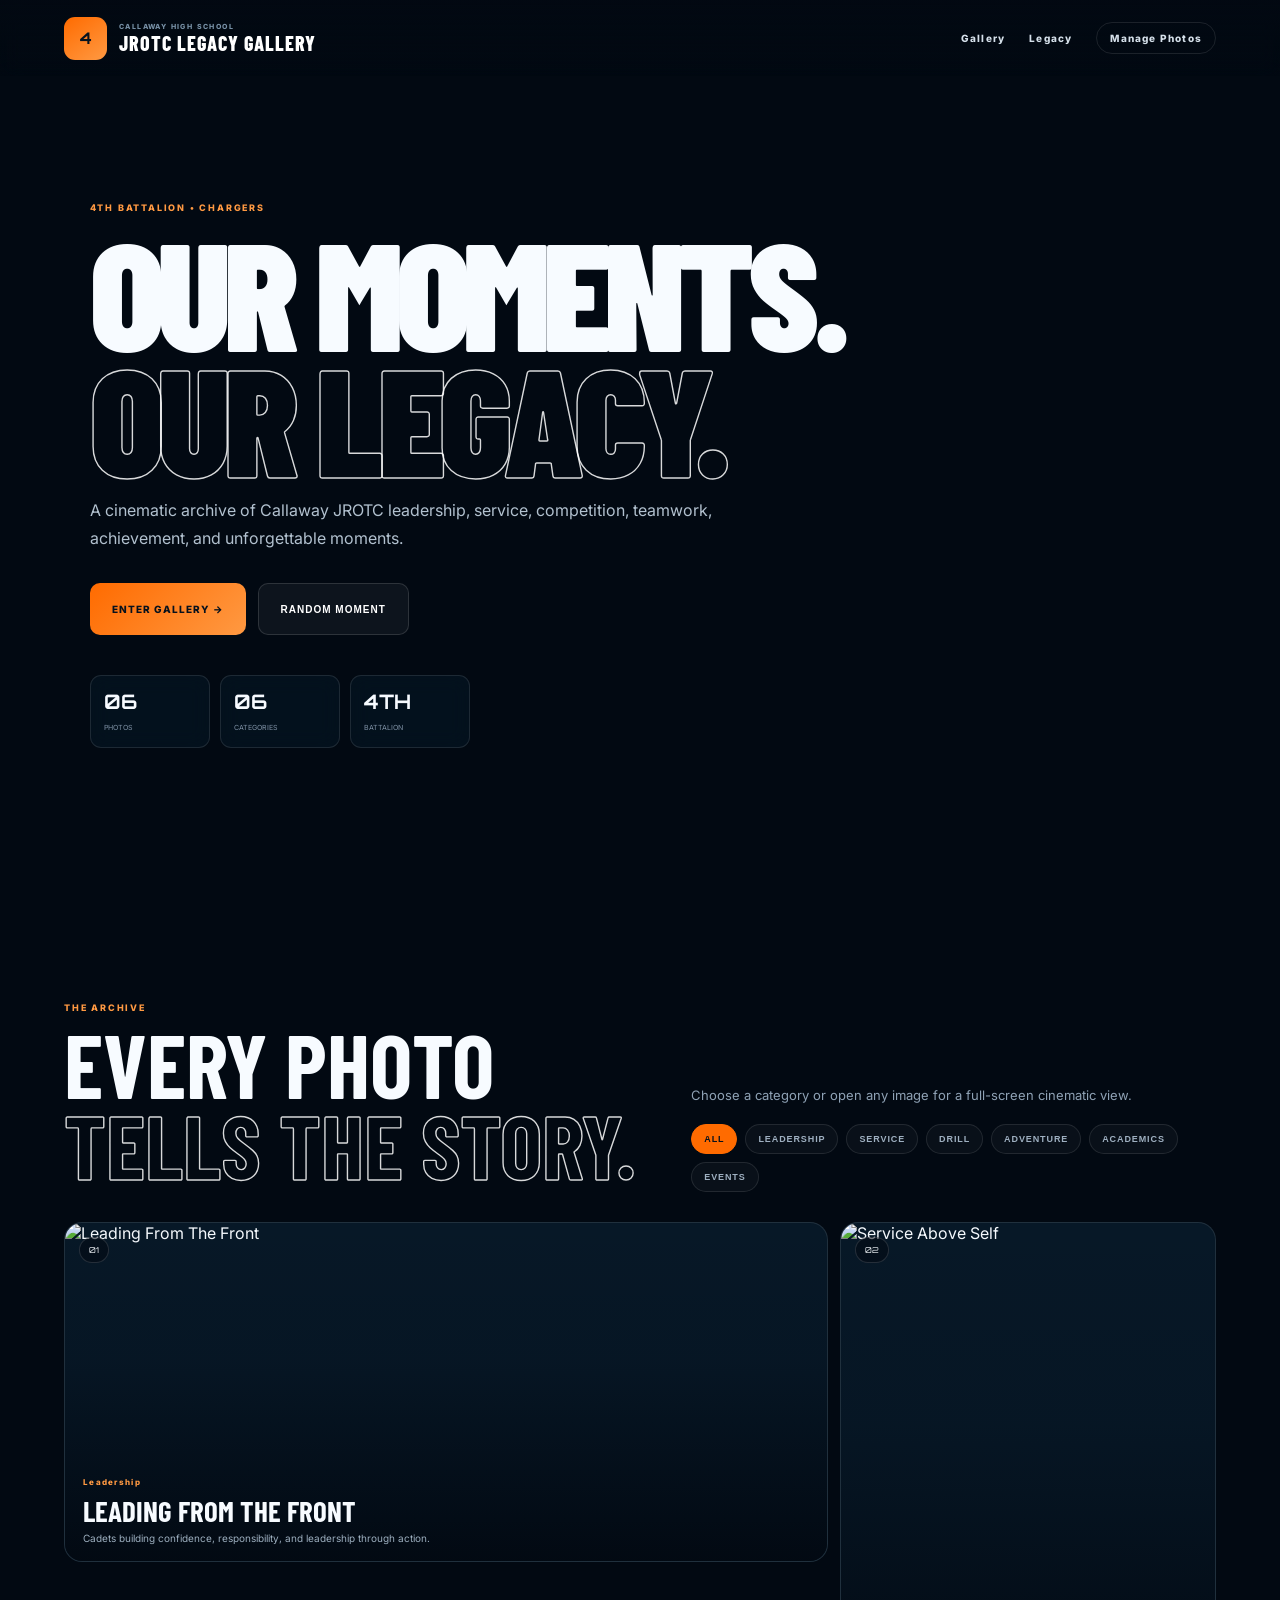
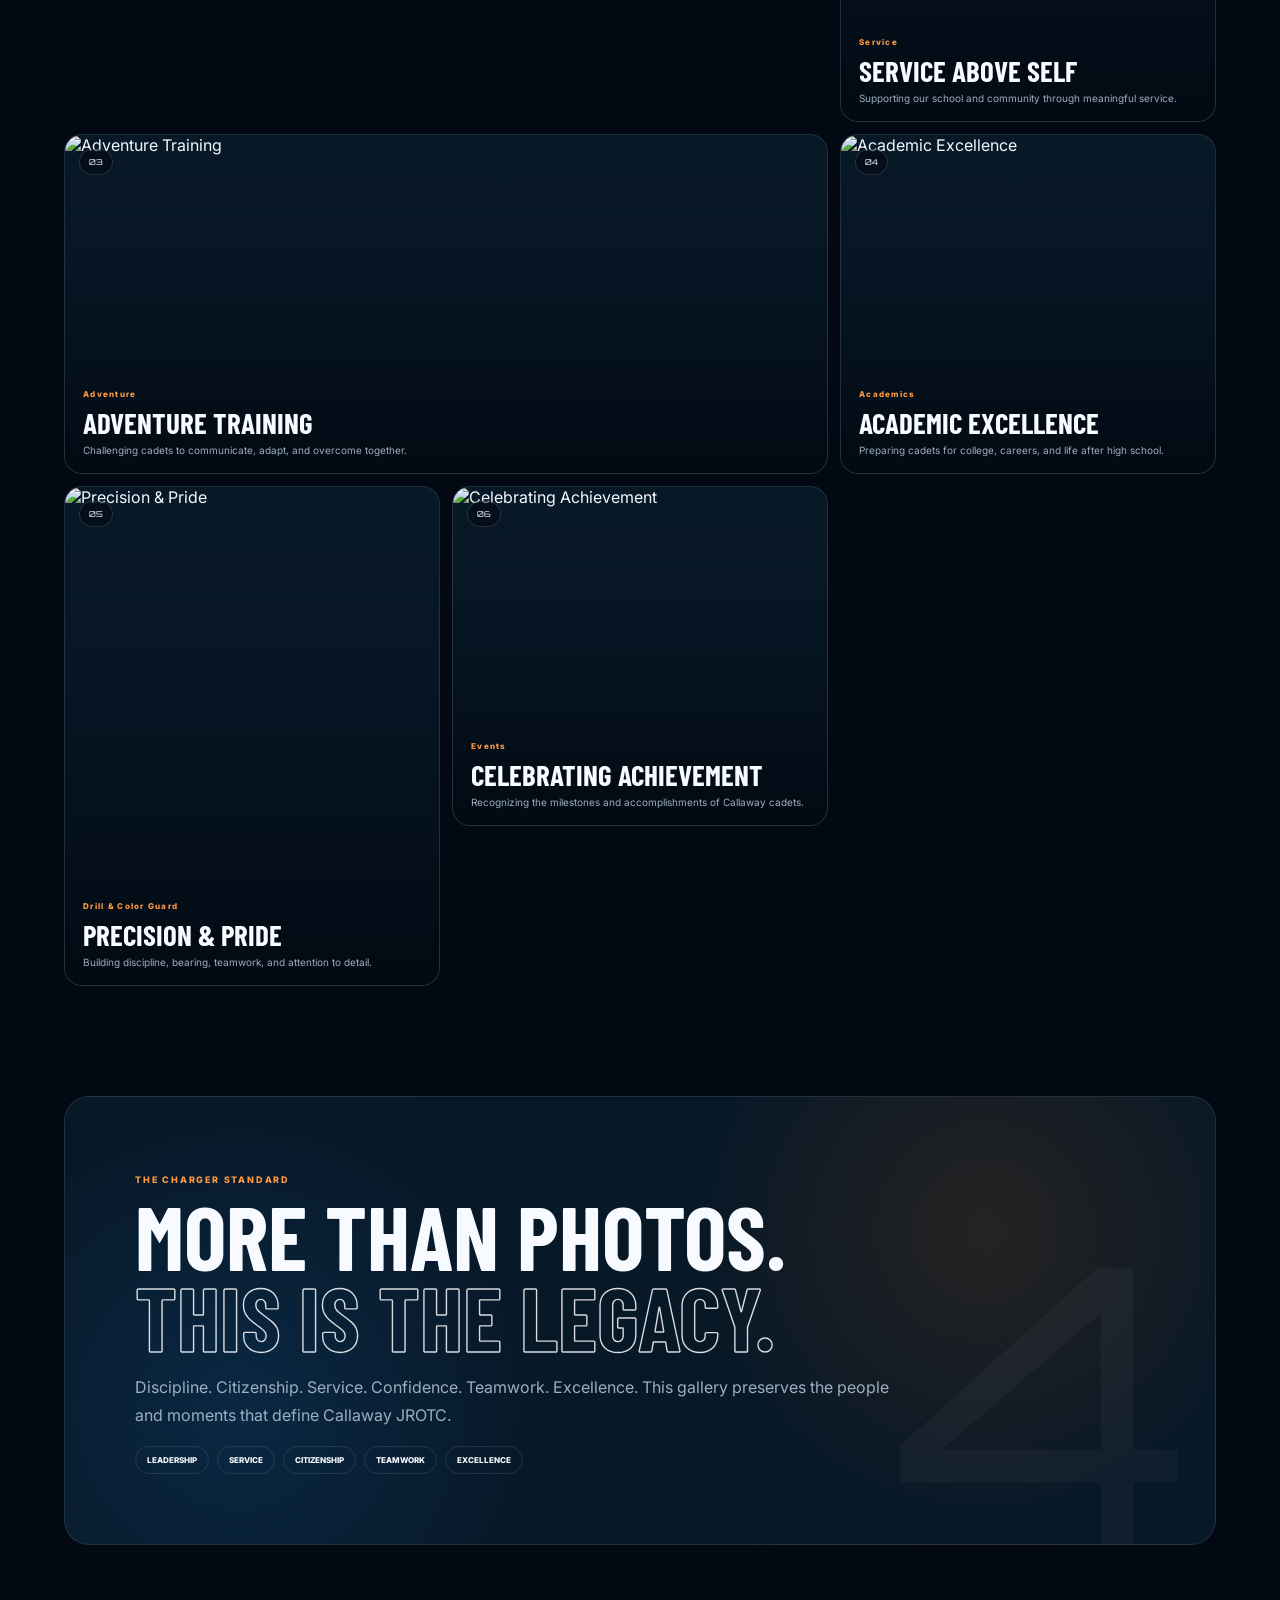
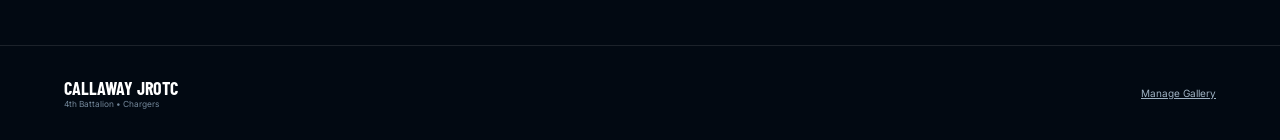
==== index.html @ 76d107f7 "Add files via upload" ====
<!DOCTYPE html><html lang="en"><head><meta charset="UTF-8"><meta name="viewport" content="width=device-width,initial-scale=1"><title>Callaway JROTC Legacy Gallery</title><link rel="preconnect" href="https://fonts.googleapis.com"><link rel="preconnect" href="https://fonts.gstatic.com" crossorigin><link href="https://fonts.googleapis.com/css2?family=Barlow+Condensed:wght@700;800;900&family=Inter:wght@400;600;700;800&family=Orbitron:wght@700;800&display=swap" rel="stylesheet"><link rel="stylesheet" href="style.css"></head><body>
<header><a class="brand" href="#home"><b>4</b><span><small>CALLAWAY HIGH SCHOOL</small>JROTC LEGACY GALLERY</span></a><nav><a href="#gallery">Gallery</a><a href="#legacy">Legacy</a><a class="manage" href="admin.html">Manage Photos</a></nav></header>
<section class="hero" id="home"><div class="hero-bg"></div><div class="veil"></div><div class="hero-copy"><div class="kicker">4TH BATTALION • CHARGERS</div><h1>OUR MOMENTS.<em>OUR LEGACY.</em></h1><p>A cinematic archive of Callaway JROTC leadership, service, competition, teamwork, achievement, and unforgettable moments.</p><div class="actions"><a href="#gallery">ENTER GALLERY →</a><button id="randomBtn">RANDOM MOMENT</button></div><div class="stats"><span><b id="photoCount">00</b><small>PHOTOS</small></span><span><b>06</b><small>CATEGORIES</small></span><span><b>4TH</b><small>BATTALION</small></span></div></div></section>
<section class="gallery-section" id="gallery"><div class="section-head"><div><small>THE ARCHIVE</small><h2>EVERY PHOTO<em>TELLS THE STORY.</em></h2></div><div><p>Choose a category or open any image for a full-screen cinematic view.</p><div class="filters"><button class="filter active" data-filter="all">ALL</button><button class="filter" data-filter="leadership">LEADERSHIP</button><button class="filter" data-filter="service">SERVICE</button><button class="filter" data-filter="drill">DRILL</button><button class="filter" data-filter="adventure">ADVENTURE</button><button class="filter" data-filter="academics">ACADEMICS</button><button class="filter" data-filter="events">EVENTS</button></div></div></div><div id="galleryGrid" class="grid"></div><div id="loadError" class="error" hidden><b>Gallery data could not load.</b><p>For local viewing use START-GALLERY.bat. GitHub Pages will load normally.</p></div></section>
<section class="legacy" id="legacy"><div class="legacy-card"><small>THE CHARGER STANDARD</small><h2>MORE THAN PHOTOS.<em>THIS IS THE LEGACY.</em></h2><p>Discipline. Citizenship. Service. Confidence. Teamwork. Excellence. This gallery preserves the people and moments that define Callaway JROTC.</p><div class="tags"><span>LEADERSHIP</span><span>SERVICE</span><span>CITIZENSHIP</span><span>TEAMWORK</span><span>EXCELLENCE</span></div><div class="wm">4</div></div></section>
<footer><span><b>CALLAWAY JROTC</b><small>4th Battalion • Chargers</small></span><a href="admin.html">Manage Gallery</a></footer>
<div id="lightbox" class="lightbox"><button id="closeBtn" class="close">×</button><button id="prevBtn" class="nav prev">‹</button><div class="lb-shell"><div class="lb-image"><img id="lightboxImage"><span id="bigNum">01</span></div><div class="lb-meta"><div><small id="lbCategory"></small><h3 id="lbTitle"></h3><p id="lbCaption"></p></div><b id="lbCount"></b></div></div><button id="nextBtn" class="nav next">›</button></div>
<script src="app.js"></script></body></html>
---- style.css ----
:root{--o:#ff6b00;--o2:#ff9942;--n:#020912;--line:rgba(255,255,255,.1);--muted:#95a8ba}*{box-sizing:border-box}html{scroll-behavior:smooth}body{margin:0;background:#020912;color:#f7fbff;font-family:Inter,Arial,sans-serif}body.no-scroll{overflow:hidden}header{position:fixed;z-index:50;top:0;left:0;right:0;height:76px;padding:0 5vw;display:flex;align-items:center;justify-content:space-between;background:linear-gradient(#020912ee,#02091288,transparent);backdrop-filter:blur(10px)}.brand{display:flex;align-items:center;gap:12px;color:white;text-decoration:none}.brand>b{width:43px;height:43px;border-radius:11px;display:grid;place-items:center;background:linear-gradient(145deg,var(--o),var(--o2));color:#07131f;font-family:Orbitron}.brand span{font-family:Barlow Condensed;font-size:20px;font-weight:800;letter-spacing:.05em}.brand small{display:block;font-family:Inter;font-size:7px;color:#7790a6;letter-spacing:.2em}nav{display:flex;gap:24px;align-items:center}nav a{color:#d5e0ea;text-decoration:none;font-size:10px;font-weight:800;letter-spacing:.12em}.manage{padding:9px 13px;border:1px solid var(--line);border-radius:999px}.hero{min-height:100vh;position:relative;display:flex;align-items:center;padding:120px 7vw 70px;overflow:hidden}.hero-bg{position:absolute;inset:-3%;background:url('https://images.unsplash.com/photo-1519389950473-47ba0277781c?auto=format&fit=crop&w=2000&q=90') center/cover;animation:z 16s infinite alternate ease-in-out}@keyframes z{to{transform:scale(1.06)}}.veil{position:absolute;inset:0;background:radial-gradient(circle at 72% 42%,transparent 0 18%,#02091244 46%,#020912ee 84%),linear-gradient(90deg,#020912 0%,#020912ef 34%,#02091277 66%,#020912e8 100%),linear-gradient(to top,#020912,transparent 45%)}.hero-copy{position:relative;z-index:2;max-width:920px}.kicker,.section-head small,.legacy small{color:var(--o2);font-size:9px;font-weight:800;letter-spacing:.2em}.hero h1{font-family:Barlow Condensed;font-size:clamp(84px,12vw,170px);font-weight:900;line-height:.82;letter-spacing:-.045em;margin:15px 0;text-transform:uppercase}.hero h1 em,.section-head h2 em,.legacy h2 em{display:block;font-style:normal;color:transparent;-webkit-text-stroke:1.4px #ffffffd8}.hero p{max-width:700px;color:#b2c1cf;line-height:1.8}.actions{display:flex;gap:12px;margin-top:30px}.actions a,.actions button{height:52px;padding:0 22px;border-radius:10px;display:flex;align-items:center;justify-content:center;font-size:10px;font-weight:800;letter-spacing:.1em;cursor:pointer}.actions a{background:linear-gradient(135deg,var(--o),var(--o2));color:#07111d;text-decoration:none}.actions button{background:#ffffff0c;color:white;border:1px solid #ffffff22}.stats{display:flex;gap:10px;margin-top:40px}.stats span{min-width:120px;padding:13px;border:1px solid var(--line);border-radius:11px;background:#07192988;backdrop-filter:blur(10px)}.stats b{display:block;font-family:Orbitron;font-size:20px}.stats small{color:#7f92a5;font-size:7px}.gallery-section{max-width:1600px;margin:auto;padding:95px 5vw 110px}.section-head{display:grid;grid-template-columns:1.1fr 1fr;gap:50px;align-items:end;margin-bottom:30px}.section-head h2,.legacy h2{font-family:Barlow Condensed;font-size:clamp(58px,7vw,90px);line-height:.9;margin:8px 0;text-transform:uppercase}.section-head p{color:#8fa2b5;font-size:13px;line-height:1.7}.filters{display:flex;flex-wrap:wrap;gap:8px;margin-top:18px}.filter{padding:9px 12px;border-radius:999px;border:1px solid var(--line);background:#ffffff08;color:#9fb0c1;font-size:9px;font-weight:800;letter-spacing:.1em;cursor:pointer}.filter.active,.filter:hover{background:var(--o);border-color:var(--o);color:#07111d}.grid{display:grid;grid-template-columns:repeat(12,1fr);grid-auto-flow:dense;gap:12px}.card{position:relative;grid-column:span 4;height:340px;border-radius:18px;overflow:hidden;border:1px solid var(--line);cursor:pointer;background:#071827}.card.wide{grid-column:span 8}.card.tall{height:500px}.card img{width:100%;height:100%;object-fit:cover;transition:.6s}.card:hover img{transform:scale(1.055)}.card:after{content:'';position:absolute;inset:0;background:linear-gradient(to top,#020912fa,#02091222 60%,transparent)}.card>i{position:absolute;z-index:2;top:14px;left:14px;padding:7px 9px;border:1px solid #ffffff22;border-radius:999px;background:#02091288;font-family:Orbitron;font-style:normal;font-size:8px}.card>div{position:absolute;z-index:2;left:18px;right:18px;bottom:17px}.card small{color:var(--o2);font-size:8px;font-weight:800;letter-spacing:.16em}.card h3{font-family:Barlow Condensed;font-size:29px;text-transform:uppercase;margin:4px 0}.card p{font-size:10px;color:#9dafbf;margin:0}.legacy{padding:0 5vw 100px}.legacy-card{max-width:1500px;margin:auto;position:relative;overflow:hidden;padding:70px;border:1px solid var(--line);border-radius:25px;background:radial-gradient(circle at 80% 30%,#ff6b0020,transparent 30%),radial-gradient(circle at 15% 70%,#1775d12b,transparent 30%),#071827}.legacy p{max-width:760px;color:#9cafc0;line-height:1.8}.tags{display:flex;flex-wrap:wrap;gap:8px}.tags span{padding:8px 11px;border:1px solid var(--line);border-radius:999px;font-size:8px;font-weight:800}.wm{position:absolute;right:2vw;bottom:-110px;font-family:Orbitron;font-size:400px;color:#ffffff08}footer{min-height:95px;padding:20px 5vw;border-top:1px solid var(--line);display:flex;justify-content:space-between;align-items:center;color:#73879a;font-size:10px}footer b{display:block;color:white;font-family:Barlow Condensed;font-size:18px}footer small{display:block}footer a{color:#9eb1c2}.error{padding:50px;text-align:center;border:1px dashed var(--line);border-radius:16px}.lightbox{display:none;position:fixed;inset:0;z-index:100;background:#01060bfa;backdrop-filter:blur(20px);align-items:center;justify-content:center;padding:35px 85px}.lightbox.open{display:flex}.lb-shell{width:min(1250px,86vw)}.lb-image{height:min(72vh,760px);position:relative;border:1px solid var(--line);border-radius:18px;overflow:hidden;background:#02070c}.lb-image img{width:100%;height:100%;object-fit:contain}.lb-image span{position:absolute;right:18px;bottom:-26px;font-family:Orbitron;font-size:86px;color:#ffffff12}.lb-meta{display:flex;justify-content:space-between;gap:30px;padding-top:15px}.lb-meta small{color:var(--o2);font-size:8px;font-weight:800;letter-spacing:.16em}.lb-meta h3{font-family:Barlow Condensed;font-size:33px;text-transform:uppercase;margin:4px 0}.lb-meta p{font-size:10px;color:#899caf}.lb-meta>b{align-self:center;font-family:Orbitron;font-size:10px;color:#8194a7}.close,.nav{position:absolute;color:white;background:#ffffff0d;border:1px solid #ffffff1f;backdrop-filter:blur(10px);cursor:pointer}.close{top:20px;right:22px;width:44px;height:44px;border-radius:50%;font-size:28px}.nav{top:50%;width:48px;height:72px;border-radius:12px;font-size:38px}.prev{left:20px}.next{right:20px}@media(max-width:900px){.section-head{grid-template-columns:1fr}.card,.card.wide{grid-column:span 6}}@media(max-width:700px){header{padding:0 15px}nav a:not(.manage){display:none}.brand span{font-size:15px}.hero{min-height:92vh;padding:110px 20px 60px}.hero h1{font-size:clamp(74px,23vw,115px)}.actions{flex-direction:column;max-width:340px}.stats{overflow:auto}.stats span{min-width:105px}.gallery-section{padding:70px 15px}.card,.card.wide{grid-column:span 12;height:300px}.card.tall{height:420px}.legacy{padding:0 15px 70px}.legacy-card{padding:45px 22px}.wm{font-size:250px;bottom:-60px}.lightbox{padding:70px 12px 20px}.lb-shell{width:100%}.lb-image{height:66vh}.nav{top:auto;bottom:18px;width:42px;height:42px;border-radius:50%}.prev{left:auto;right:68px}.next{right:18px}.lb-meta{padding-right:95px}}
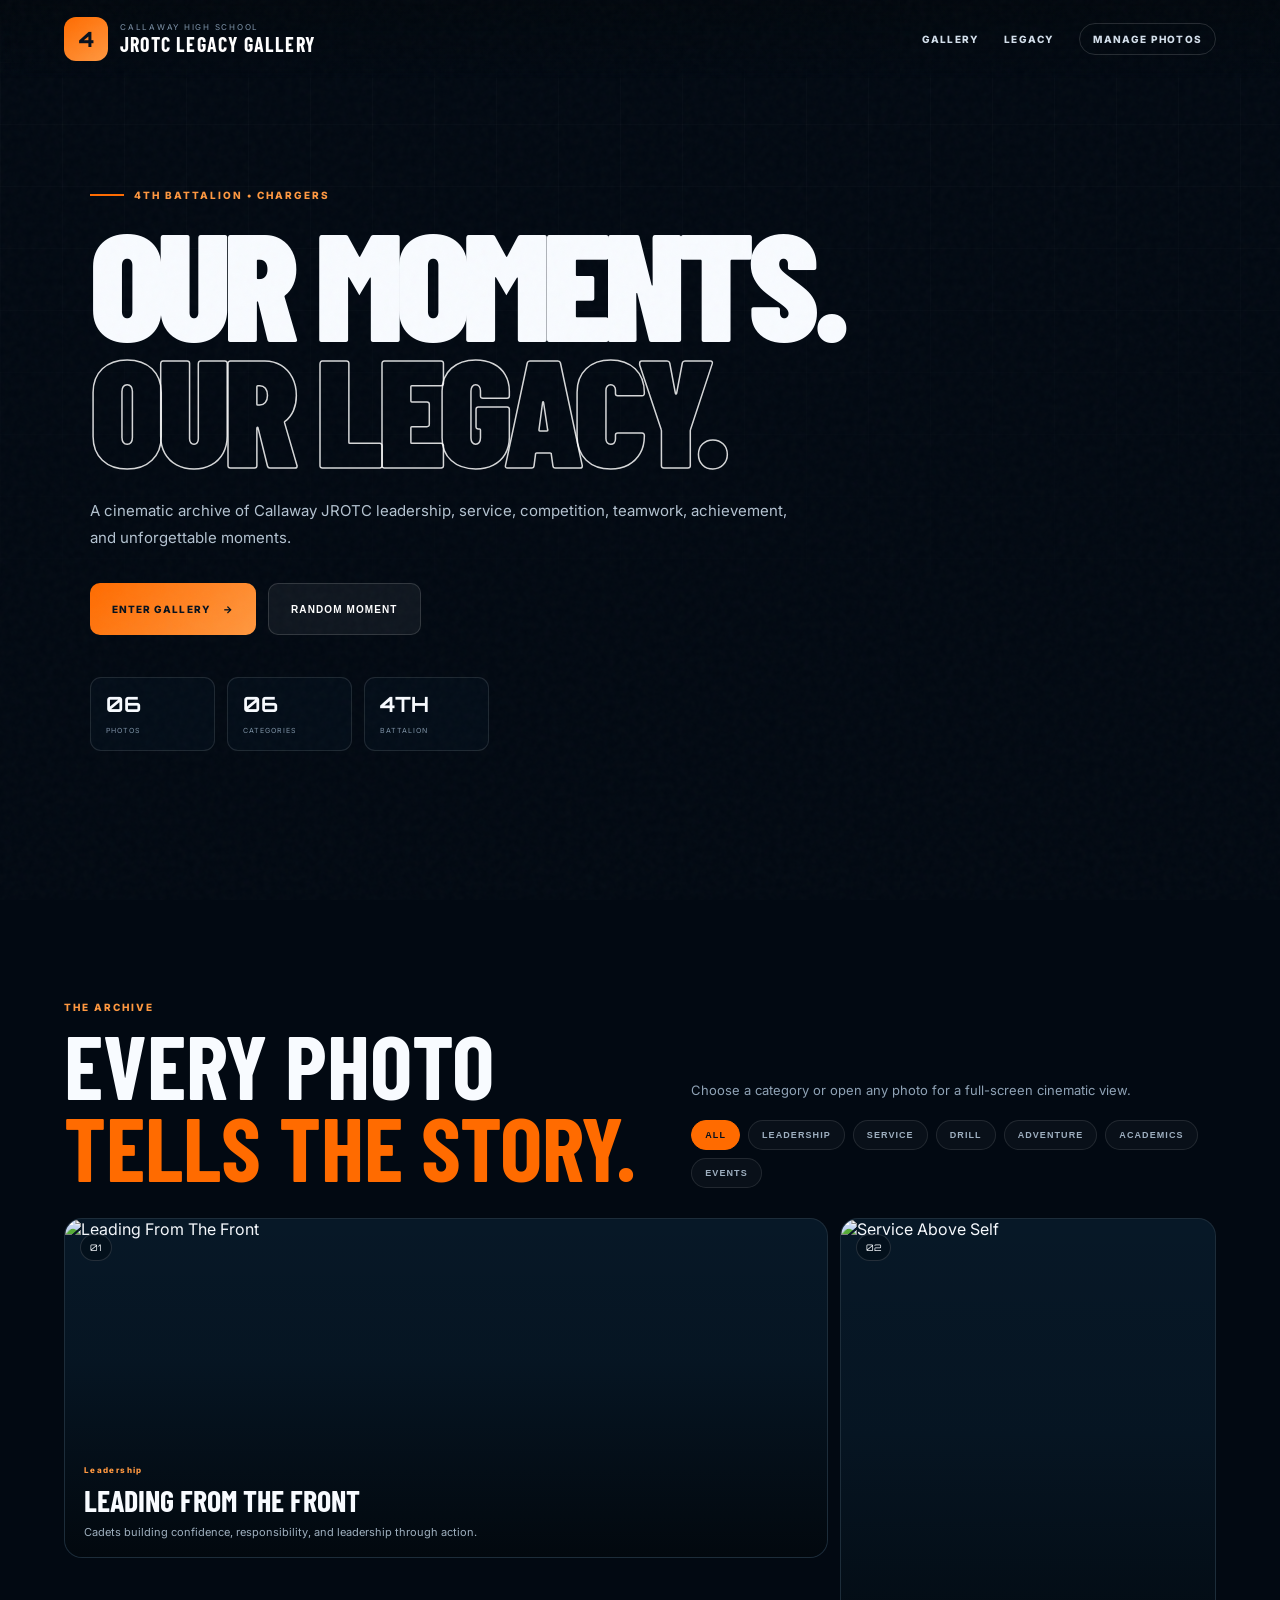
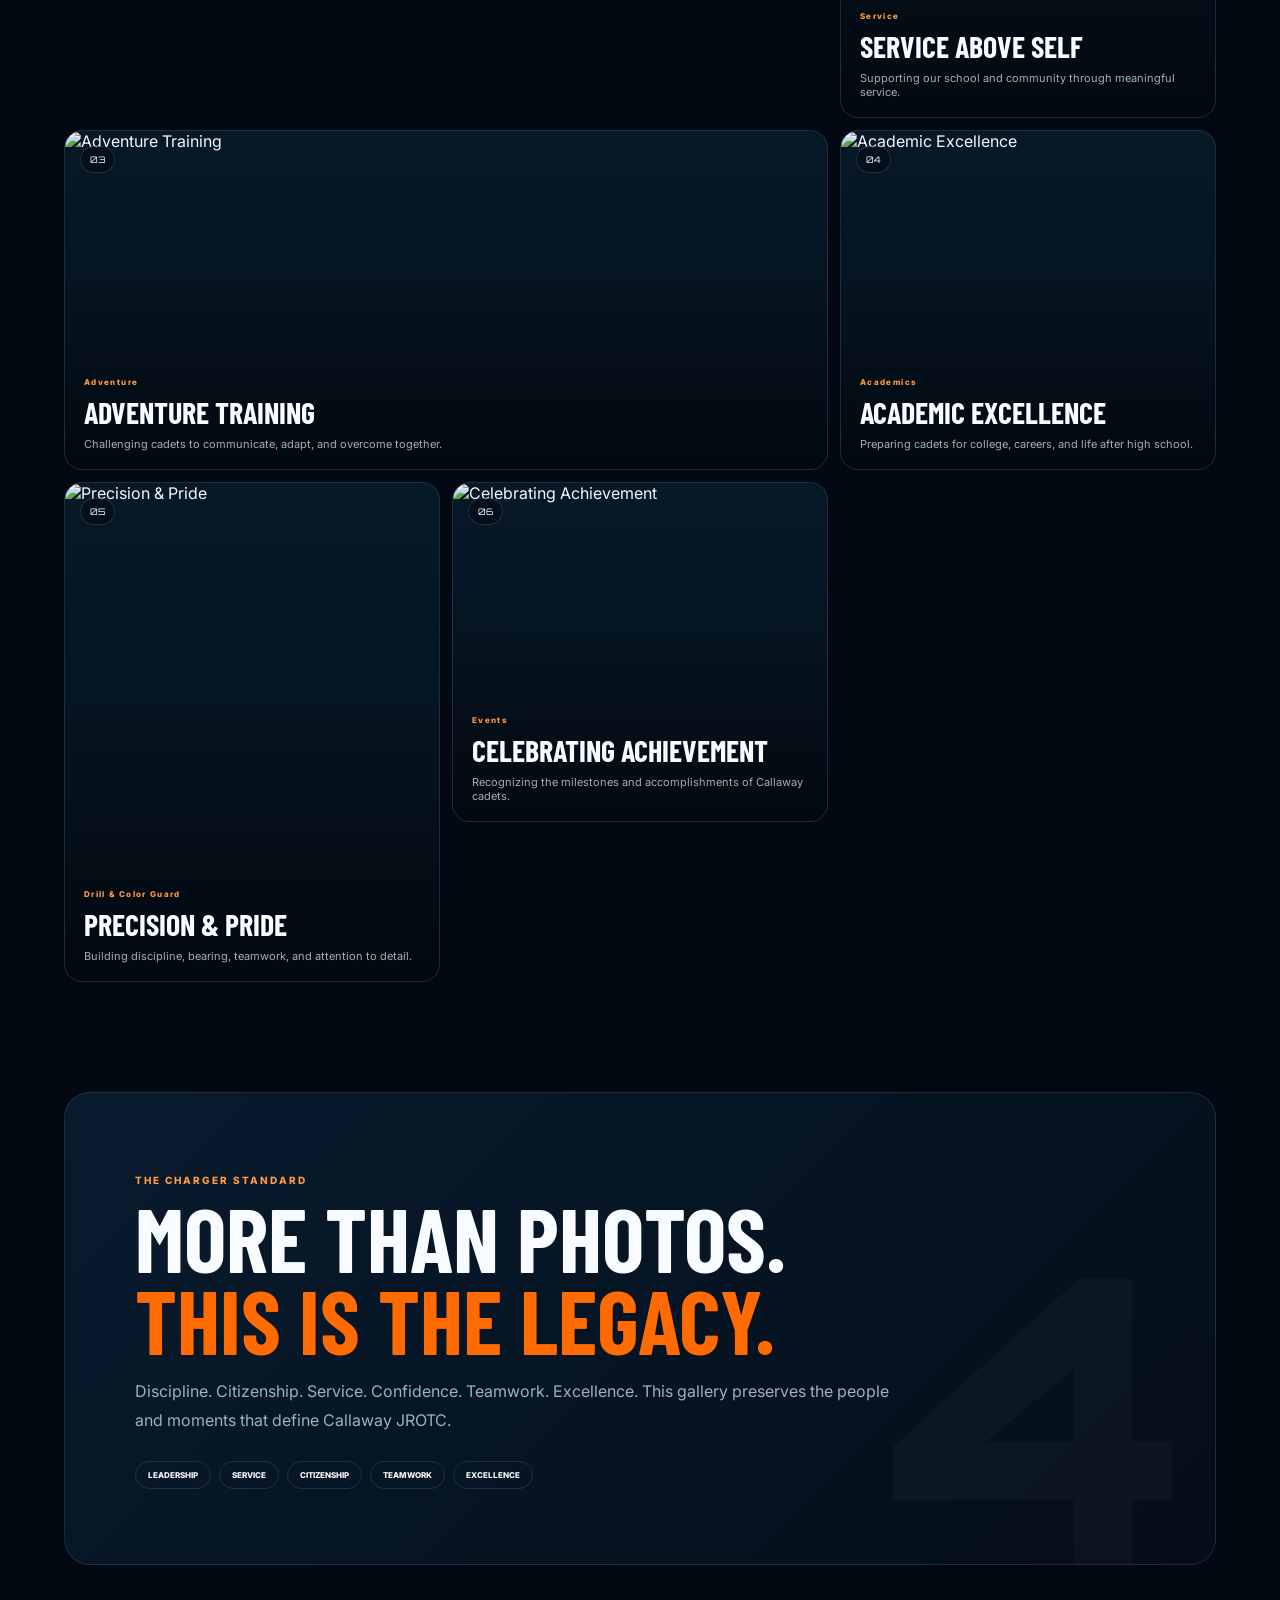
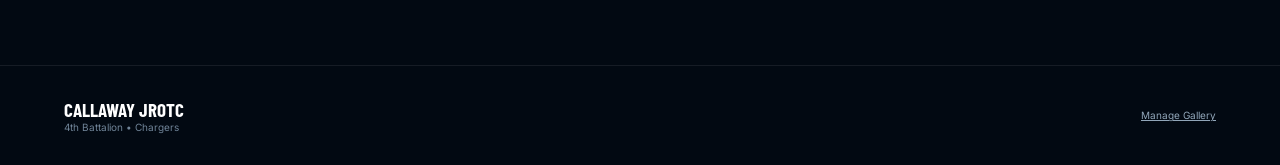
==== commit 71979900: "Add files via upload" ====
--- a/index.html
+++ b/index.html
@@ -1,8 +1,60 @@
-<!DOCTYPE html><html lang="en"><head><meta charset="UTF-8"><meta name="viewport" content="width=device-width,initial-scale=1"><title>Callaway JROTC Legacy Gallery</title><link rel="preconnect" href="https://fonts.googleapis.com"><link rel="preconnect" href="https://fonts.gstatic.com" crossorigin><link href="https://fonts.googleapis.com/css2?family=Barlow+Condensed:wght@700;800;900&family=Inter:wght@400;600;700;800&family=Orbitron:wght@700;800&display=swap" rel="stylesheet"><link rel="stylesheet" href="style.css"></head><body>
-<header><a class="brand" href="#home"><b>4</b><span><small>CALLAWAY HIGH SCHOOL</small>JROTC LEGACY GALLERY</span></a><nav><a href="#gallery">Gallery</a><a href="#legacy">Legacy</a><a class="manage" href="admin.html">Manage Photos</a></nav></header>
-<section class="hero" id="home"><div class="hero-bg"></div><div class="veil"></div><div class="hero-copy"><div class="kicker">4TH BATTALION • CHARGERS</div><h1>OUR MOMENTS.<em>OUR LEGACY.</em></h1><p>A cinematic archive of Callaway JROTC leadership, service, competition, teamwork, achievement, and unforgettable moments.</p><div class="actions"><a href="#gallery">ENTER GALLERY →</a><button id="randomBtn">RANDOM MOMENT</button></div><div class="stats"><span><b id="photoCount">00</b><small>PHOTOS</small></span><span><b>06</b><small>CATEGORIES</small></span><span><b>4TH</b><small>BATTALION</small></span></div></div></section>
-<section class="gallery-section" id="gallery"><div class="section-head"><div><small>THE ARCHIVE</small><h2>EVERY PHOTO<em>TELLS THE STORY.</em></h2></div><div><p>Choose a category or open any image for a full-screen cinematic view.</p><div class="filters"><button class="filter active" data-filter="all">ALL</button><button class="filter" data-filter="leadership">LEADERSHIP</button><button class="filter" data-filter="service">SERVICE</button><button class="filter" data-filter="drill">DRILL</button><button class="filter" data-filter="adventure">ADVENTURE</button><button class="filter" data-filter="academics">ACADEMICS</button><button class="filter" data-filter="events">EVENTS</button></div></div></div><div id="galleryGrid" class="grid"></div><div id="loadError" class="error" hidden><b>Gallery data could not load.</b><p>For local viewing use START-GALLERY.bat. GitHub Pages will load normally.</p></div></section>
-<section class="legacy" id="legacy"><div class="legacy-card"><small>THE CHARGER STANDARD</small><h2>MORE THAN PHOTOS.<em>THIS IS THE LEGACY.</em></h2><p>Discipline. Citizenship. Service. Confidence. Teamwork. Excellence. This gallery preserves the people and moments that define Callaway JROTC.</p><div class="tags"><span>LEADERSHIP</span><span>SERVICE</span><span>CITIZENSHIP</span><span>TEAMWORK</span><span>EXCELLENCE</span></div><div class="wm">4</div></div></section>
-<footer><span><b>CALLAWAY JROTC</b><small>4th Battalion • Chargers</small></span><a href="admin.html">Manage Gallery</a></footer>
-<div id="lightbox" class="lightbox"><button id="closeBtn" class="close">×</button><button id="prevBtn" class="nav prev">‹</button><div class="lb-shell"><div class="lb-image"><img id="lightboxImage"><span id="bigNum">01</span></div><div class="lb-meta"><div><small id="lbCategory"></small><h3 id="lbTitle"></h3><p id="lbCaption"></p></div><b id="lbCount"></b></div></div><button id="nextBtn" class="nav next">›</button></div>
-<script src="app.js"></script></body></html>
+<!DOCTYPE html>
+<html lang="en">
+<head>
+  <meta charset="UTF-8">
+  <meta name="viewport" content="width=device-width, initial-scale=1.0">
+  <title>Callaway JROTC Legacy Gallery</title>
+  <link rel="preconnect" href="https://fonts.googleapis.com">
+  <link rel="preconnect" href="https://fonts.gstatic.com" crossorigin>
+  <link href="https://fonts.googleapis.com/css2?family=Barlow+Condensed:wght@600;700;800;900&family=Inter:wght@400;500;600;700;800&family=Orbitron:wght@600;700;800&display=swap" rel="stylesheet">
+  <link rel="stylesheet" href="style.css">
+</head>
+<body>
+<div class="noise"></div>
+<header class="topbar">
+  <a class="brand" href="#home"><div class="brand-badge">4</div><div><span>CALLAWAY HIGH SCHOOL</span><strong>JROTC LEGACY GALLERY</strong></div></a>
+  <nav><a href="#gallery">Gallery</a><a href="#legacy">Legacy</a><a class="manage-link" href="admin.html">Manage Photos</a></nav>
+</header>
+
+<main>
+<section class="hero" id="home">
+  <div class="hero-bg"></div><div class="hero-overlay"></div><div class="hero-grid"></div>
+  <div class="hero-content">
+    <div class="kicker"><span></span>4TH BATTALION • CHARGERS</div>
+    <h1><span>OUR MOMENTS.</span><em>OUR LEGACY.</em></h1>
+    <p>A cinematic archive of Callaway JROTC leadership, service, competition, teamwork, achievement, and unforgettable moments.</p>
+    <div class="actions"><a href="#gallery" class="primary">ENTER GALLERY <span>→</span></a><button id="randomBtn" class="ghost">RANDOM MOMENT</button></div>
+    <div class="hero-stats"><div><b id="photoCount">00</b><small>PHOTOS</small></div><div><b>06</b><small>CATEGORIES</small></div><div><b>4TH</b><small>BATTALION</small></div></div>
+  </div>
+</section>
+
+<section class="gallery-section" id="gallery">
+  <div class="section-intro">
+    <div><span class="micro">THE ARCHIVE</span><h2>Every Photo<br><em>Tells The Story.</em></h2></div>
+    <div class="intro-right"><p>Choose a category or open any photo for a full-screen cinematic view.</p>
+      <div class="filters">
+        <button class="filter active" data-filter="all">ALL</button><button class="filter" data-filter="leadership">LEADERSHIP</button><button class="filter" data-filter="service">SERVICE</button><button class="filter" data-filter="drill">DRILL</button><button class="filter" data-filter="adventure">ADVENTURE</button><button class="filter" data-filter="academics">ACADEMICS</button><button class="filter" data-filter="events">EVENTS</button>
+      </div>
+    </div>
+  </div>
+  <div class="gallery-grid" id="galleryGrid"></div>
+</section>
+
+<section class="legacy" id="legacy">
+  <div class="legacy-card"><span class="micro">THE CHARGER STANDARD</span><h2>More Than Photos.<br><em>This Is The Legacy.</em></h2><p>Discipline. Citizenship. Service. Confidence. Teamwork. Excellence. This gallery preserves the people and moments that define Callaway JROTC.</p><div class="tags"><span>LEADERSHIP</span><span>SERVICE</span><span>CITIZENSHIP</span><span>TEAMWORK</span><span>EXCELLENCE</span></div><div class="watermark">4</div></div>
+</section>
+</main>
+
+<footer><div><strong>CALLAWAY JROTC</strong><span>4th Battalion • Chargers</span></div><a href="admin.html">Manage Gallery</a></footer>
+
+<div class="lightbox" id="lightbox">
+  <button class="close" id="closeBtn">×</button><button class="nav prev" id="prevBtn">‹</button>
+  <div class="lightbox-shell"><div class="lightbox-image-wrap"><img id="lightboxImage" alt=""><div id="bigNum" class="big-num">01</div></div>
+  <div class="lightbox-meta"><div><span id="lbCategory"></span><h3 id="lbTitle"></h3><p id="lbCaption"></p></div><strong id="lbCount"></strong></div></div>
+  <button class="nav next" id="nextBtn">›</button>
+</div>
+
+<script src="gallery-data.js"></script>
+<script src="app.js"></script>
+</body>
+</html>
--- a/style.css
+++ b/style.css
@@ -1 +1,15 @@
-:root{--o:#ff6b00;--o2:#ff9942;--n:#020912;--line:rgba(255,255,255,.1);--muted:#95a8ba}*{box-sizing:border-box}html{scroll-behavior:smooth}body{margin:0;background:#020912;color:#f7fbff;font-family:Inter,Arial,sans-serif}body.no-scroll{overflow:hidden}header{position:fixed;z-index:50;top:0;left:0;right:0;height:76px;padding:0 5vw;display:flex;align-items:center;justify-content:space-between;background:linear-gradient(#020912ee,#02091288,transparent);backdrop-filter:blur(10px)}.brand{display:flex;align-items:center;gap:12px;color:white;text-decoration:none}.brand>b{width:43px;height:43px;border-radius:11px;display:grid;place-items:center;background:linear-gradient(145deg,var(--o),var(--o2));color:#07131f;font-family:Orbitron}.brand span{font-family:Barlow Condensed;font-size:20px;font-weight:800;letter-spacing:.05em}.brand small{display:block;font-family:Inter;font-size:7px;color:#7790a6;letter-spacing:.2em}nav{display:flex;gap:24px;align-items:center}nav a{color:#d5e0ea;text-decoration:none;font-size:10px;font-weight:800;letter-spacing:.12em}.manage{padding:9px 13px;border:1px solid var(--line);border-radius:999px}.hero{min-height:100vh;position:relative;display:flex;align-items:center;padding:120px 7vw 70px;overflow:hidden}.hero-bg{position:absolute;inset:-3%;background:url('https://images.unsplash.com/photo-1519389950473-47ba0277781c?auto=format&fit=crop&w=2000&q=90') center/cover;animation:z 16s infinite alternate ease-in-out}@keyframes z{to{transform:scale(1.06)}}.veil{position:absolute;inset:0;background:radial-gradient(circle at 72% 42%,transparent 0 18%,#02091244 46%,#020912ee 84%),linear-gradient(90deg,#020912 0%,#020912ef 34%,#02091277 66%,#020912e8 100%),linear-gradient(to top,#020912,transparent 45%)}.hero-copy{position:relative;z-index:2;max-width:920px}.kicker,.section-head small,.legacy small{color:var(--o2);font-size:9px;font-weight:800;letter-spacing:.2em}.hero h1{font-family:Barlow Condensed;font-size:clamp(84px,12vw,170px);font-weight:900;line-height:.82;letter-spacing:-.045em;margin:15px 0;text-transform:uppercase}.hero h1 em,.section-head h2 em,.legacy h2 em{display:block;font-style:normal;color:transparent;-webkit-text-stroke:1.4px #ffffffd8}.hero p{max-width:700px;color:#b2c1cf;line-height:1.8}.actions{display:flex;gap:12px;margin-top:30px}.actions a,.actions button{height:52px;padding:0 22px;border-radius:10px;display:flex;align-items:center;justify-content:center;font-size:10px;font-weight:800;letter-spacing:.1em;cursor:pointer}.actions a{background:linear-gradient(135deg,var(--o),var(--o2));color:#07111d;text-decoration:none}.actions button{background:#ffffff0c;color:white;border:1px solid #ffffff22}.stats{display:flex;gap:10px;margin-top:40px}.stats span{min-width:120px;padding:13px;border:1px solid var(--line);border-radius:11px;background:#07192988;backdrop-filter:blur(10px)}.stats b{display:block;font-family:Orbitron;font-size:20px}.stats small{color:#7f92a5;font-size:7px}.gallery-section{max-width:1600px;margin:auto;padding:95px 5vw 110px}.section-head{display:grid;grid-template-columns:1.1fr 1fr;gap:50px;align-items:end;margin-bottom:30px}.section-head h2,.legacy h2{font-family:Barlow Condensed;font-size:clamp(58px,7vw,90px);line-height:.9;margin:8px 0;text-transform:uppercase}.section-head p{color:#8fa2b5;font-size:13px;line-height:1.7}.filters{display:flex;flex-wrap:wrap;gap:8px;margin-top:18px}.filter{padding:9px 12px;border-radius:999px;border:1px solid var(--line);background:#ffffff08;color:#9fb0c1;font-size:9px;font-weight:800;letter-spacing:.1em;cursor:pointer}.filter.active,.filter:hover{background:var(--o);border-color:var(--o);color:#07111d}.grid{display:grid;grid-template-columns:repeat(12,1fr);grid-auto-flow:dense;gap:12px}.card{position:relative;grid-column:span 4;height:340px;border-radius:18px;overflow:hidden;border:1px solid var(--line);cursor:pointer;background:#071827}.card.wide{grid-column:span 8}.card.tall{height:500px}.card img{width:100%;height:100%;object-fit:cover;transition:.6s}.card:hover img{transform:scale(1.055)}.card:after{content:'';position:absolute;inset:0;background:linear-gradient(to top,#020912fa,#02091222 60%,transparent)}.card>i{position:absolute;z-index:2;top:14px;left:14px;padding:7px 9px;border:1px solid #ffffff22;border-radius:999px;background:#02091288;font-family:Orbitron;font-style:normal;font-size:8px}.card>div{position:absolute;z-index:2;left:18px;right:18px;bottom:17px}.card small{color:var(--o2);font-size:8px;font-weight:800;letter-spacing:.16em}.card h3{font-family:Barlow Condensed;font-size:29px;text-transform:uppercase;margin:4px 0}.card p{font-size:10px;color:#9dafbf;margin:0}.legacy{padding:0 5vw 100px}.legacy-card{max-width:1500px;margin:auto;position:relative;overflow:hidden;padding:70px;border:1px solid var(--line);border-radius:25px;background:radial-gradient(circle at 80% 30%,#ff6b0020,transparent 30%),radial-gradient(circle at 15% 70%,#1775d12b,transparent 30%),#071827}.legacy p{max-width:760px;color:#9cafc0;line-height:1.8}.tags{display:flex;flex-wrap:wrap;gap:8px}.tags span{padding:8px 11px;border:1px solid var(--line);border-radius:999px;font-size:8px;font-weight:800}.wm{position:absolute;right:2vw;bottom:-110px;font-family:Orbitron;font-size:400px;color:#ffffff08}footer{min-height:95px;padding:20px 5vw;border-top:1px solid var(--line);display:flex;justify-content:space-between;align-items:center;color:#73879a;font-size:10px}footer b{display:block;color:white;font-family:Barlow Condensed;font-size:18px}footer small{display:block}footer a{color:#9eb1c2}.error{padding:50px;text-align:center;border:1px dashed var(--line);border-radius:16px}.lightbox{display:none;position:fixed;inset:0;z-index:100;background:#01060bfa;backdrop-filter:blur(20px);align-items:center;justify-content:center;padding:35px 85px}.lightbox.open{display:flex}.lb-shell{width:min(1250px,86vw)}.lb-image{height:min(72vh,760px);position:relative;border:1px solid var(--line);border-radius:18px;overflow:hidden;background:#02070c}.lb-image img{width:100%;height:100%;object-fit:contain}.lb-image span{position:absolute;right:18px;bottom:-26px;font-family:Orbitron;font-size:86px;color:#ffffff12}.lb-meta{display:flex;justify-content:space-between;gap:30px;padding-top:15px}.lb-meta small{color:var(--o2);font-size:8px;font-weight:800;letter-spacing:.16em}.lb-meta h3{font-family:Barlow Condensed;font-size:33px;text-transform:uppercase;margin:4px 0}.lb-meta p{font-size:10px;color:#899caf}.lb-meta>b{align-self:center;font-family:Orbitron;font-size:10px;color:#8194a7}.close,.nav{position:absolute;color:white;background:#ffffff0d;border:1px solid #ffffff1f;backdrop-filter:blur(10px);cursor:pointer}.close{top:20px;right:22px;width:44px;height:44px;border-radius:50%;font-size:28px}.nav{top:50%;width:48px;height:72px;border-radius:12px;font-size:38px}.prev{left:20px}.next{right:20px}@media(max-width:900px){.section-head{grid-template-columns:1fr}.card,.card.wide{grid-column:span 6}}@media(max-width:700px){header{padding:0 15px}nav a:not(.manage){display:none}.brand span{font-size:15px}.hero{min-height:92vh;padding:110px 20px 60px}.hero h1{font-size:clamp(74px,23vw,115px)}.actions{flex-direction:column;max-width:340px}.stats{overflow:auto}.stats span{min-width:105px}.gallery-section{padding:70px 15px}.card,.card.wide{grid-column:span 12;height:300px}.card.tall{height:420px}.legacy{padding:0 15px 70px}.legacy-card{padding:45px 22px}.wm{font-size:250px;bottom:-60px}.lightbox{padding:70px 12px 20px}.lb-shell{width:100%}.lb-image{height:66vh}.nav{top:auto;bottom:18px;width:42px;height:42px;border-radius:50%}.prev{left:auto;right:68px}.next{right:18px}.lb-meta{padding-right:95px}}
+:root{--orange:#ff6b00;--orange2:#ff9840;--bg:#020912;--line:rgba(255,255,255,.1)}
+*{box-sizing:border-box}html{scroll-behavior:smooth}body{margin:0;background:#020912;color:#f8fbff;font-family:Inter,Arial,sans-serif;overflow-x:hidden}body.no-scroll{overflow:hidden}
+.noise{position:fixed;inset:0;z-index:999;pointer-events:none;opacity:.03;background-image:url("data:image/svg+xml,%3Csvg viewBox='0 0 160 160' xmlns='http://www.w3.org/2000/svg'%3E%3Cfilter id='n'%3E%3CfeTurbulence type='fractalNoise' baseFrequency='.8' numOctaves='4' stitchTiles='stitch'/%3E%3C/filter%3E%3Crect width='100%25' height='100%25' filter='url(%23n)'/%3E%3C/svg%3E")}
+.topbar{position:fixed;z-index:80;top:0;left:0;right:0;height:78px;padding:0 5vw;display:flex;align-items:center;justify-content:space-between;background:linear-gradient(to bottom,rgba(2,8,14,.96),rgba(2,8,14,.46),transparent);backdrop-filter:blur(12px)}
+.brand{display:flex;align-items:center;gap:12px;color:#fff;text-decoration:none}.brand-badge{width:44px;height:44px;border-radius:12px;display:grid;place-items:center;background:linear-gradient(145deg,var(--orange),var(--orange2));font-family:Orbitron;font-weight:800;font-size:21px;color:#06111e}.brand span{display:block;font-size:8px;letter-spacing:.22em;color:#7f95ab}.brand strong{font-family:Barlow Condensed;font-size:20px;letter-spacing:.06em}
+nav{display:flex;gap:25px;align-items:center}nav a{color:#d3dfeb;text-decoration:none;font-size:10px;font-weight:800;letter-spacing:.12em;text-transform:uppercase}.manage-link{padding:9px 13px;border:1px solid rgba(255,255,255,.14);border-radius:999px}
+.hero{min-height:100vh;position:relative;display:flex;align-items:center;padding:120px 7vw 80px;overflow:hidden}.hero-bg{position:absolute;inset:-2%;background:url('https://images.unsplash.com/photo-1519389950473-47ba0277781c?auto=format&fit=crop&w=2000&q=90') center/cover;animation:zoom 16s ease-in-out infinite alternate}@keyframes zoom{to{transform:scale(1.055)}}.hero-overlay{position:absolute;inset:0;background:linear-gradient(90deg,#020912 0%,rgba(2,9,18,.93) 34%,rgba(2,9,18,.45) 67%,rgba(2,9,18,.92) 100%),linear-gradient(to top,#020912 0%,transparent 43%)}.hero-grid{position:absolute;inset:0;background-image:linear-gradient(rgba(255,255,255,.025) 1px,transparent 1px),linear-gradient(90deg,rgba(255,255,255,.025) 1px,transparent 1px);background-size:62px 62px;mask-image:linear-gradient(to bottom,#000,transparent 85%)}
+.hero-content{position:relative;z-index:3;max-width:900px}.kicker,.micro{color:var(--orange2);font-size:10px;font-weight:800;letter-spacing:.2em;text-transform:uppercase}.kicker{display:flex;align-items:center;gap:10px}.kicker span{width:34px;height:2px;background:var(--orange)}
+.hero h1{font-family:Barlow Condensed;font-size:clamp(82px,12vw,170px);font-weight:900;line-height:.82;letter-spacing:-.045em;margin:17px 0 0;text-transform:uppercase}.hero h1 span,.hero h1 em{display:block}.hero h1 em{font-style:normal;color:transparent;-webkit-text-stroke:1.5px rgba(255,255,255,.84)}.hero p{max-width:700px;color:#b4c3d1;line-height:1.8;font-size:15px;margin-top:28px}.actions{display:flex;gap:12px;margin-top:32px}.primary,.ghost{height:52px;padding:0 22px;border-radius:10px;font-size:10px;font-weight:800;letter-spacing:.11em;display:inline-flex;align-items:center;justify-content:center;gap:12px;text-decoration:none;cursor:pointer}.primary{background:linear-gradient(135deg,var(--orange),var(--orange2));color:#06111e}.ghost{color:white;border:1px solid rgba(255,255,255,.14);background:rgba(255,255,255,.055)}.hero-stats{display:flex;gap:12px;margin-top:42px}.hero-stats div{min-width:125px;padding:13px 15px;border:1px solid rgba(255,255,255,.11);border-radius:11px;background:rgba(6,20,34,.45)}.hero-stats b{display:block;font-family:Orbitron;font-size:21px}.hero-stats small{color:#7d91a5;font-size:7px;letter-spacing:.15em}
+.gallery-section{padding:95px 5vw 110px;max-width:1600px;margin:auto}.section-intro{display:grid;grid-template-columns:1.1fr 1fr;gap:50px;align-items:end;margin-bottom:30px}.section-intro h2,.legacy h2{font-family:Barlow Condensed;font-size:clamp(58px,7vw,92px);line-height:.92;text-transform:uppercase;margin:8px 0 0}.section-intro h2 em,.legacy h2 em{font-style:normal;color:var(--orange)}.intro-right p{color:#8fa2b5;line-height:1.75;font-size:13px}.filters{display:flex;flex-wrap:wrap;gap:8px;margin-top:18px}.filter{border:1px solid rgba(255,255,255,.1);background:rgba(255,255,255,.03);color:#9fb0c1;padding:9px 13px;border-radius:999px;font-size:9px;font-weight:800;letter-spacing:.12em;cursor:pointer}.filter.active,.filter:hover{background:var(--orange);border-color:var(--orange);color:#06111e}
+.gallery-grid{display:grid;grid-template-columns:repeat(12,1fr);grid-auto-flow:dense;gap:12px}.card{position:relative;grid-column:span 4;height:340px;border-radius:18px;overflow:hidden;border:1px solid rgba(255,255,255,.09);cursor:pointer;background:#071827}.card.wide{grid-column:span 8}.card.tall{height:500px}.card img{width:100%;height:100%;object-fit:cover;transition:.6s}.card:hover img{transform:scale(1.06)}.card:before{content:"";position:absolute;inset:0;z-index:1;background:linear-gradient(to top,rgba(2,8,14,.98),rgba(2,8,14,.18) 58%,transparent)}.card-copy{position:absolute;left:19px;right:19px;bottom:18px;z-index:2}.card-copy span{font-size:8px;font-weight:800;letter-spacing:.17em;color:var(--orange2)}.card-copy h3{margin:5px 0 0;font-family:Barlow Condensed;font-size:30px;text-transform:uppercase}.card-copy p{margin:7px 0 0;color:#9fb0bf;font-size:11px}.card-num{position:absolute;z-index:2;top:15px;left:15px;border:1px solid rgba(255,255,255,.13);background:rgba(2,9,17,.48);padding:7px 9px;border-radius:999px;font-family:Orbitron;font-size:9px}
+.legacy{padding:0 5vw 100px}.legacy-card{position:relative;overflow:hidden;max-width:1500px;margin:auto;padding:75px 70px;border-radius:26px;border:1px solid rgba(255,255,255,.1);background:linear-gradient(135deg,#081b2e,#040e18)}.legacy p{max-width:760px;color:#9db0c1;line-height:1.85}.tags{display:flex;flex-wrap:wrap;gap:8px;margin-top:25px}.tags span{padding:8px 12px;border-radius:999px;border:1px solid rgba(255,255,255,.11);font-size:8px;font-weight:800}.watermark{position:absolute;right:2vw;bottom:-110px;font-family:Orbitron;font-size:410px;font-weight:800;color:rgba(255,255,255,.025)}
+footer{min-height:100px;padding:25px 5vw;border-top:1px solid rgba(255,255,255,.08);display:flex;align-items:center;justify-content:space-between;color:#708498;font-size:10px}footer strong{display:block;color:white;font-family:Barlow Condensed;font-size:19px}footer a{color:#91a6b9}
+.lightbox{position:fixed;inset:0;z-index:200;display:none;align-items:center;justify-content:center;padding:35px 85px;background:rgba(1,6,11,.97)}.lightbox.open{display:flex}.lightbox-shell{width:min(1250px,86vw)}.lightbox-image-wrap{height:min(72vh,760px);position:relative;border-radius:18px;overflow:hidden;background:#02070c}.lightbox-image-wrap img{width:100%;height:100%;object-fit:contain}.big-num{position:absolute;right:18px;bottom:-26px;font-family:Orbitron;font-size:88px;font-weight:800;color:rgba(255,255,255,.08)}.lightbox-meta{display:flex;justify-content:space-between;gap:30px;padding-top:16px}.lightbox-meta span{font-size:8px;font-weight:800;color:var(--orange2)}.lightbox-meta h3{margin:4px 0 0;font-family:Barlow Condensed;font-size:34px;text-transform:uppercase}.lightbox-meta p{margin:3px 0;color:#899daf;font-size:11px}.close,.nav{position:absolute;border:1px solid rgba(255,255,255,.12);background:rgba(255,255,255,.06);color:#fff;cursor:pointer}.close{top:20px;right:22px;width:44px;height:44px;border-radius:50%;font-size:28px}.nav{top:50%;transform:translateY(-50%);width:48px;height:72px;border-radius:12px;font-size:38px}.prev{left:20px}.next{right:20px}
+@media(max-width:900px){.section-intro{grid-template-columns:1fr}.card,.card.wide{grid-column:span 6}}@media(max-width:700px){.topbar{height:70px;padding:0 16px;background:#020912}.brand span{font-size:6px}.brand strong{font-size:15px}nav a:not(.manage-link){display:none}.hero{min-height:92vh;padding:110px 20px 60px}.hero h1{font-size:clamp(76px,23vw,118px)}.actions{flex-direction:column;max-width:350px}.hero-stats{overflow:auto}.gallery-section{padding:70px 15px}.card,.card.wide{grid-column:span 12;height:300px}.card.tall{height:420px}.legacy{padding:0 15px 70px}.legacy-card{padding:48px 22px}.watermark{font-size:250px}footer{flex-direction:column;align-items:flex-start;gap:10px}.lightbox{padding:70px 12px 20px}.lightbox-shell{width:100%}.lightbox-image-wrap{height:67vh}}
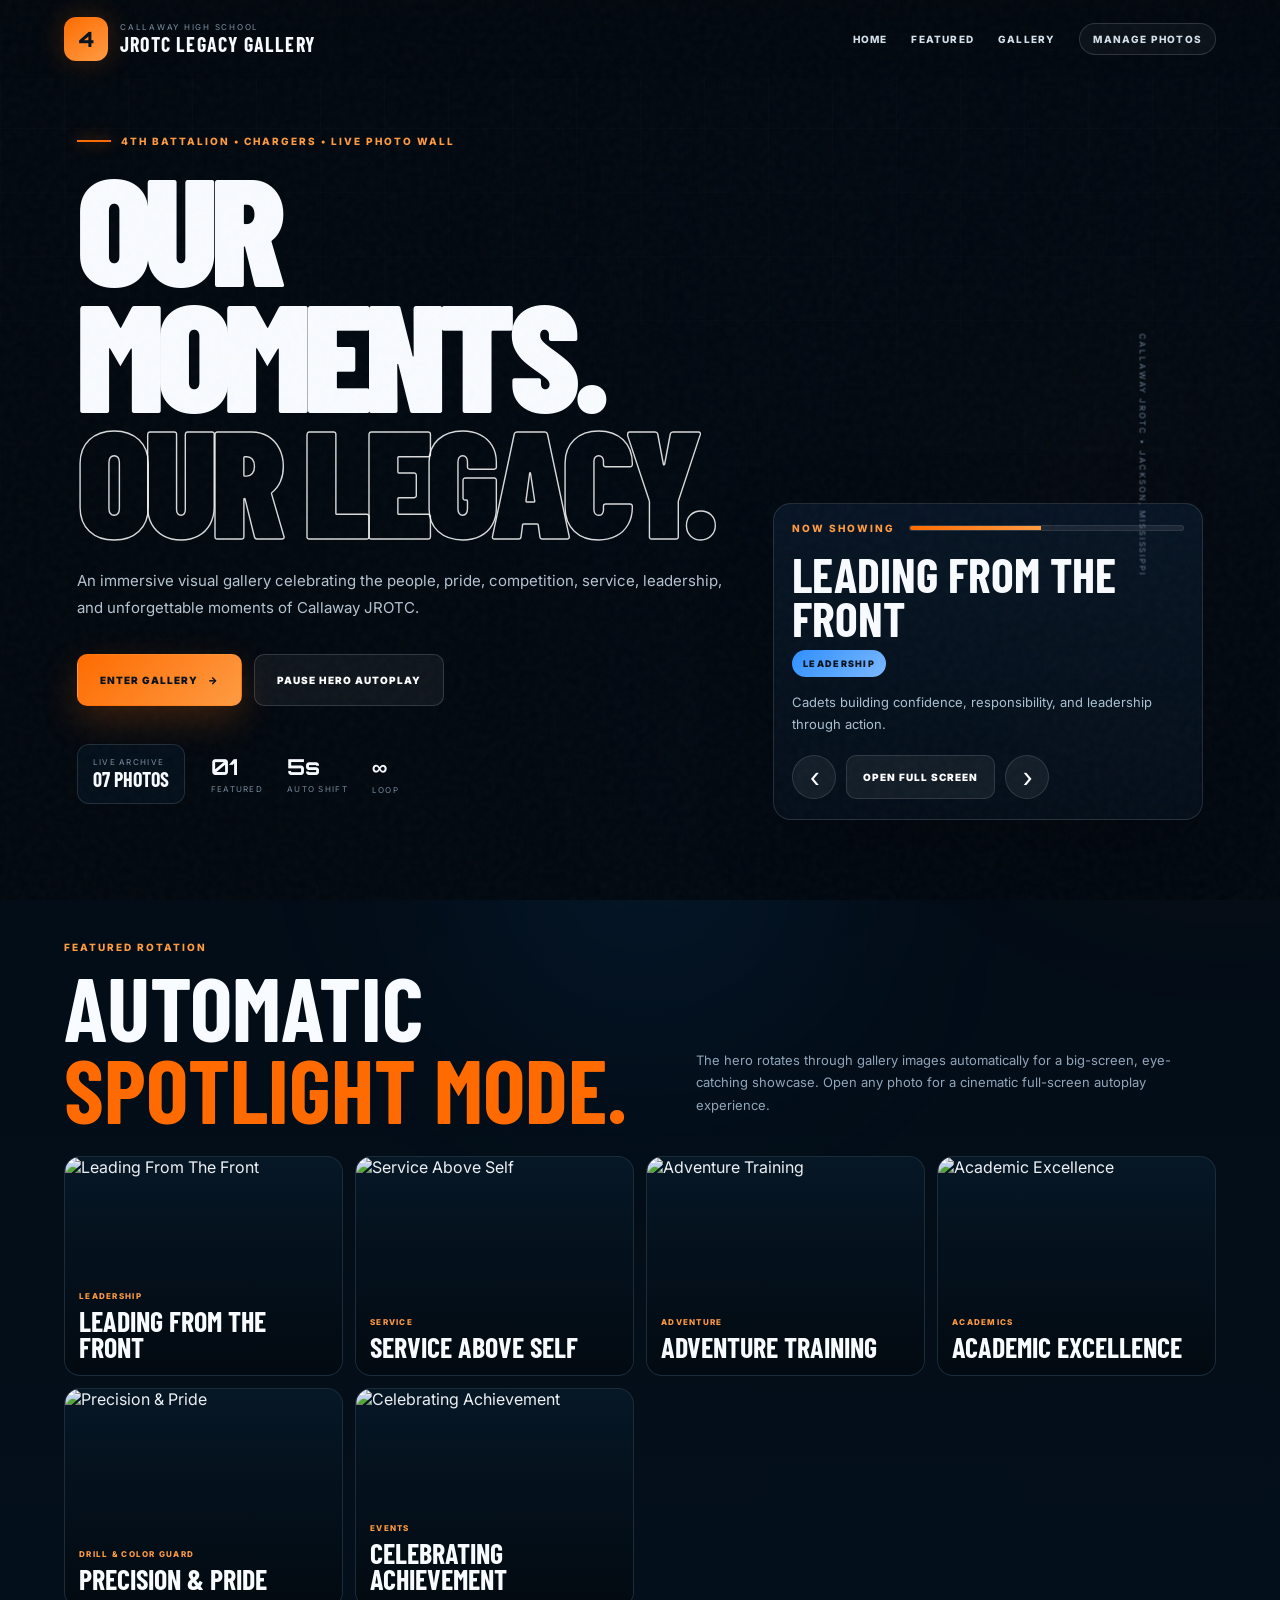
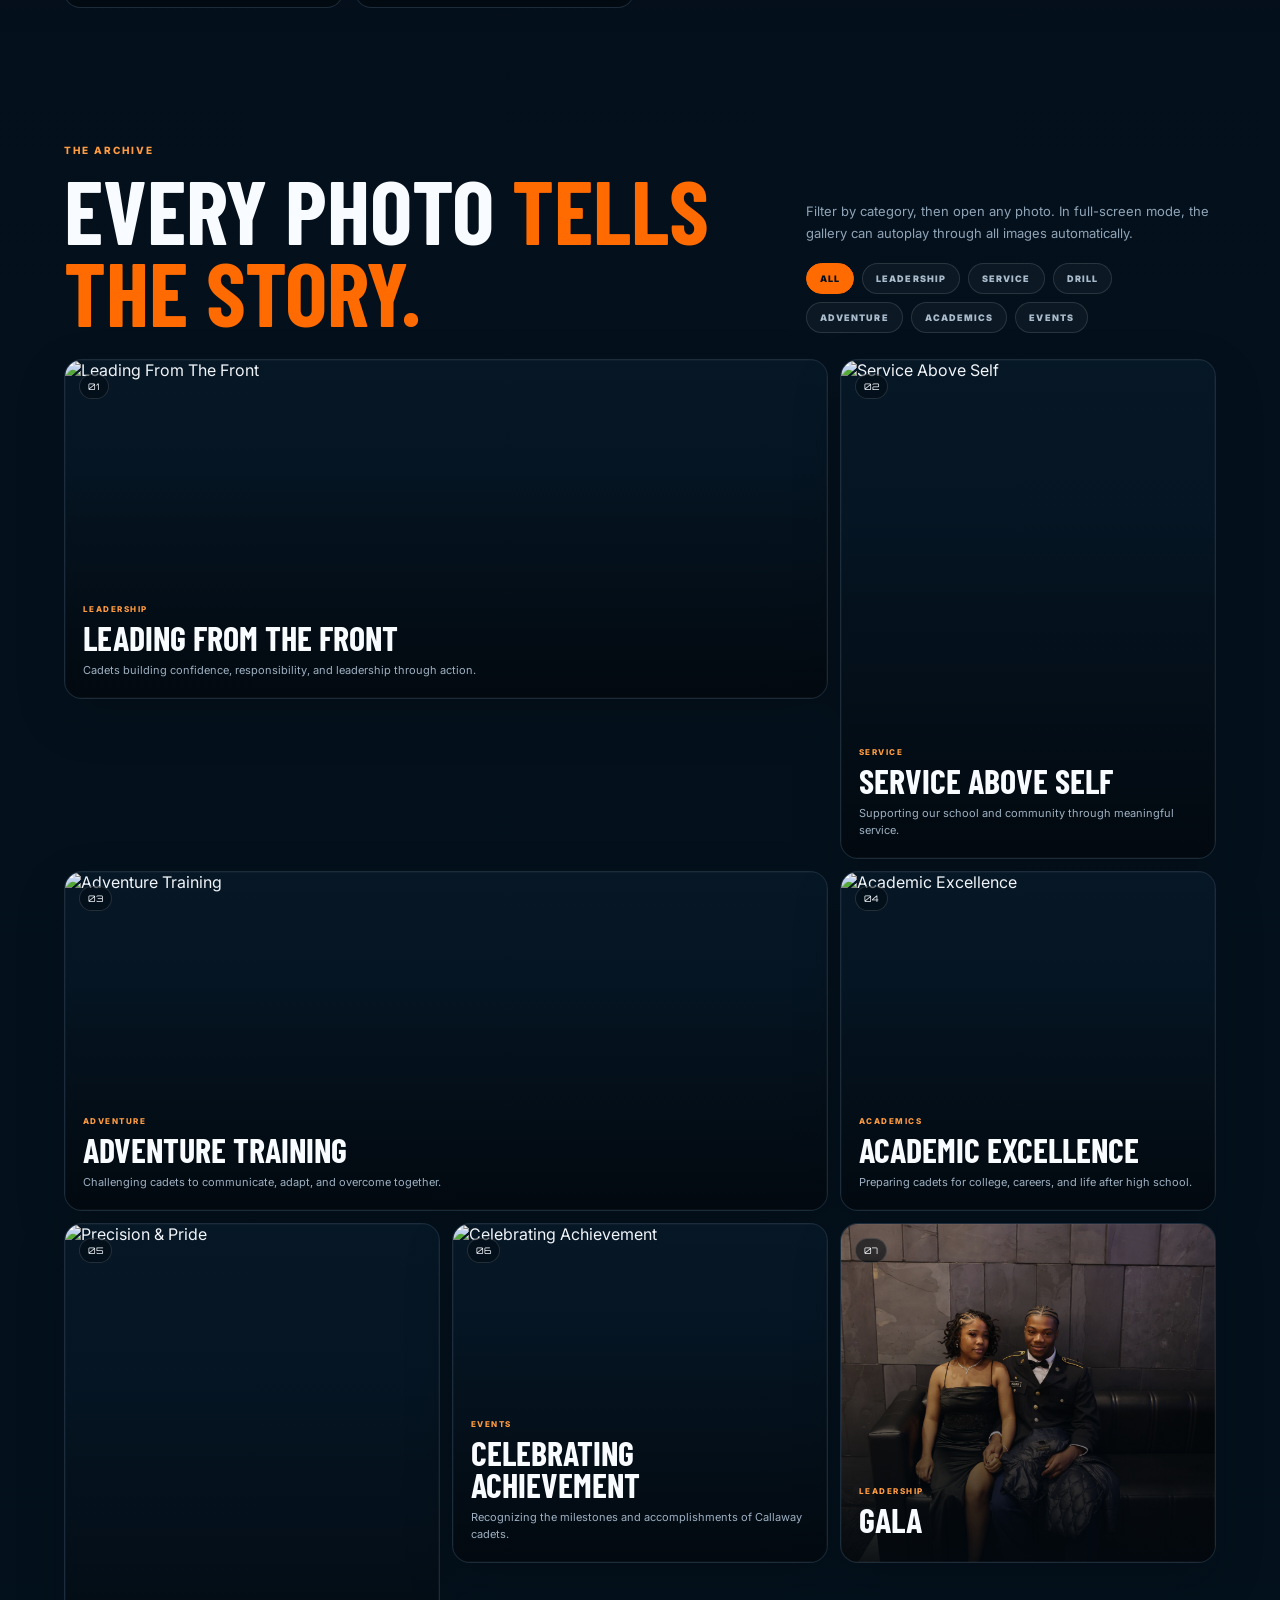
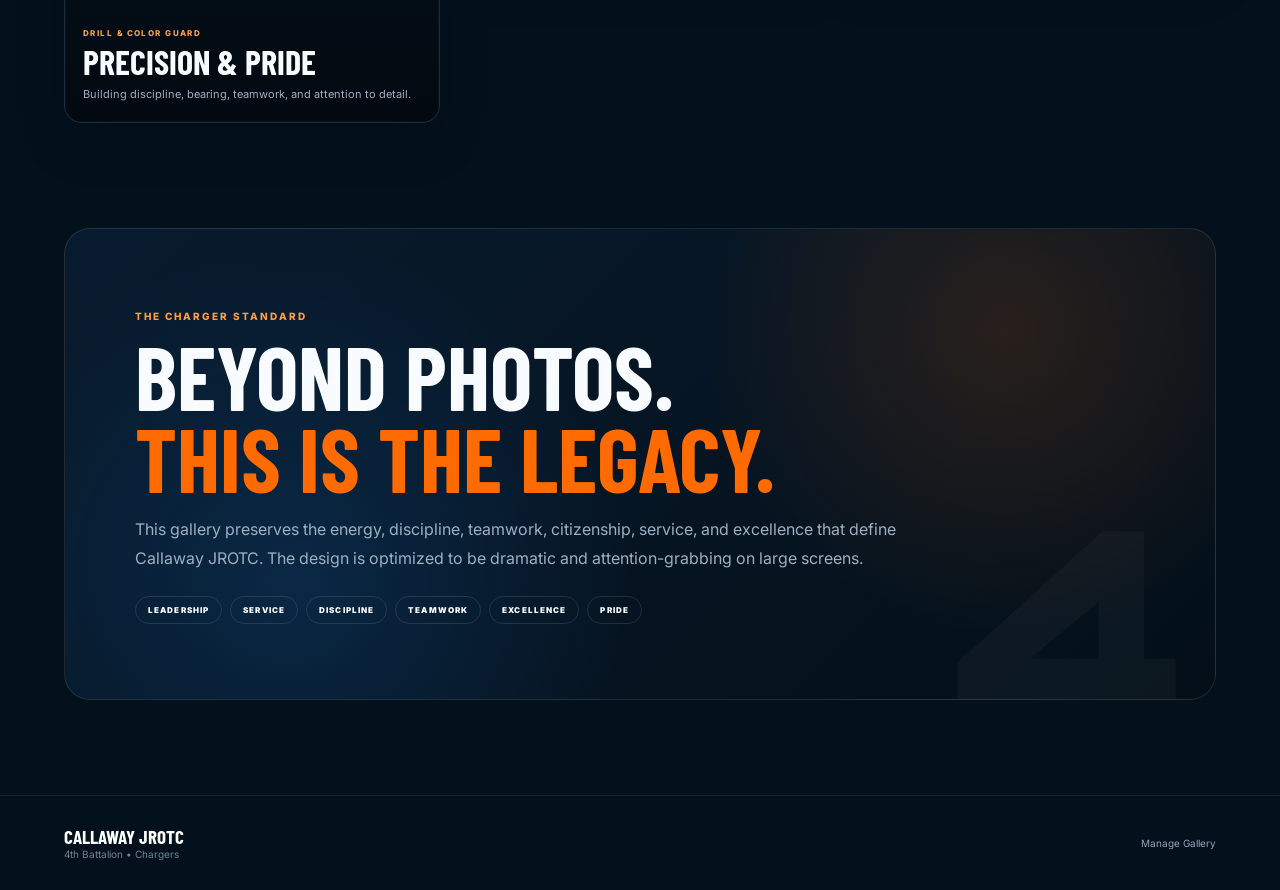
==== commit 40e5a66a: "Add files via upload" ====
--- a/index.html
+++ b/index.html
@@ -4,57 +4,181 @@
   <meta charset="UTF-8">
   <meta name="viewport" content="width=device-width, initial-scale=1.0">
   <title>Callaway JROTC Legacy Gallery</title>
+  <meta name="theme-color" content="#03111d">
   <link rel="preconnect" href="https://fonts.googleapis.com">
   <link rel="preconnect" href="https://fonts.gstatic.com" crossorigin>
-  <link href="https://fonts.googleapis.com/css2?family=Barlow+Condensed:wght@600;700;800;900&family=Inter:wght@400;500;600;700;800&family=Orbitron:wght@600;700;800&display=swap" rel="stylesheet">
+  <link href="https://fonts.googleapis.com/css2?family=Barlow+Condensed:wght@600;700;800;900&family=Inter:wght@400;500;600;700;700;800&family=Orbitron:wght@500;700;800&display=swap" rel="stylesheet">
   <link rel="stylesheet" href="style.css">
 </head>
 <body>
-<div class="noise"></div>
-<header class="topbar">
-  <a class="brand" href="#home"><div class="brand-badge">4</div><div><span>CALLAWAY HIGH SCHOOL</span><strong>JROTC LEGACY GALLERY</strong></div></a>
-  <nav><a href="#gallery">Gallery</a><a href="#legacy">Legacy</a><a class="manage-link" href="admin.html">Manage Photos</a></nav>
-</header>
+  <div class="noise"></div>
+  <div class="ambient ambient-a"></div>
+  <div class="ambient ambient-b"></div>
+  <div class="ambient ambient-c"></div>
 
-<main>
-<section class="hero" id="home">
-  <div class="hero-bg"></div><div class="hero-overlay"></div><div class="hero-grid"></div>
-  <div class="hero-content">
-    <div class="kicker"><span></span>4TH BATTALION • CHARGERS</div>
-    <h1><span>OUR MOMENTS.</span><em>OUR LEGACY.</em></h1>
-    <p>A cinematic archive of Callaway JROTC leadership, service, competition, teamwork, achievement, and unforgettable moments.</p>
-    <div class="actions"><a href="#gallery" class="primary">ENTER GALLERY <span>→</span></a><button id="randomBtn" class="ghost">RANDOM MOMENT</button></div>
-    <div class="hero-stats"><div><b id="photoCount">00</b><small>PHOTOS</small></div><div><b>06</b><small>CATEGORIES</small></div><div><b>4TH</b><small>BATTALION</small></div></div>
-  </div>
-</section>
+  <header class="topbar">
+    <a class="brand" href="#home">
+      <div class="brand-badge">4</div>
+      <div class="brand-text">
+        <span>CALLAWAY HIGH SCHOOL</span>
+        <strong>JROTC LEGACY GALLERY</strong>
+      </div>
+    </a>
 
-<section class="gallery-section" id="gallery">
-  <div class="section-intro">
-    <div><span class="micro">THE ARCHIVE</span><h2>Every Photo<br><em>Tells The Story.</em></h2></div>
-    <div class="intro-right"><p>Choose a category or open any photo for a full-screen cinematic view.</p>
-      <div class="filters">
-        <button class="filter active" data-filter="all">ALL</button><button class="filter" data-filter="leadership">LEADERSHIP</button><button class="filter" data-filter="service">SERVICE</button><button class="filter" data-filter="drill">DRILL</button><button class="filter" data-filter="adventure">ADVENTURE</button><button class="filter" data-filter="academics">ACADEMICS</button><button class="filter" data-filter="events">EVENTS</button>
+    <nav>
+      <a href="#home">Home</a>
+      <a href="#featured">Featured</a>
+      <a href="#gallery">Gallery</a>
+      <a href="admin.html" class="manage-link">Manage Photos</a>
+    </nav>
+  </header>
+
+  <main>
+    <section class="hero" id="home">
+      <div class="hero-media" id="heroMedia"></div>
+      <div class="hero-overlay"></div>
+      <div class="hero-grid"></div>
+
+      <div class="hero-content">
+        <div class="kicker"><span></span>4TH BATTALION • CHARGERS • LIVE PHOTO WALL</div>
+        <h1><span>OUR MOMENTS.</span><em>OUR LEGACY.</em></h1>
+        <p class="hero-copy">An immersive visual gallery celebrating the people, pride, competition, service, leadership, and unforgettable moments of Callaway JROTC.</p>
+
+        <div class="hero-actions">
+          <a href="#gallery" class="btn btn-primary">ENTER GALLERY <span>→</span></a>
+          <button id="heroPauseBtn" class="btn btn-glass">PAUSE HERO AUTOPLAY</button>
+        </div>
+
+        <div class="hero-status-row">
+          <div class="hero-stat-card">
+            <small>LIVE ARCHIVE</small>
+            <strong id="heroPhotoCount">00 PHOTOS</strong>
+          </div>
+          <div class="hero-statline">
+            <div><strong id="heroSlideNumber">01</strong><span>FEATURED</span></div>
+            <div><strong>5s</strong><span>AUTO SHIFT</span></div>
+            <div><strong>∞</strong><span>LOOP</span></div>
+          </div>
+        </div>
+      </div>
+
+      <div class="hero-feature-card glass-panel" id="heroFeatureCard">
+        <div class="feature-top">
+          <span class="micro-label">NOW SHOWING</span>
+          <div class="hero-progress-shell">
+            <div class="hero-progress" id="heroProgress"></div>
+          </div>
+        </div>
+        <h3 id="heroTitle">Loading…</h3>
+        <span class="hero-category" id="heroCategory">Featured</span>
+        <p id="heroCaption">Preparing gallery...</p>
+
+        <div class="feature-actions">
+          <button id="heroPrevBtn" class="circle-btn">‹</button>
+          <button id="heroOpenBtn" class="wide-btn">OPEN FULL SCREEN</button>
+          <button id="heroNextBtn" class="circle-btn">›</button>
+        </div>
+      </div>
+
+      <div class="hero-side-label">CALLAWAY JROTC • JACKSON, MISSISSIPPI</div>
+    </section>
+
+    <section class="section featured-band" id="featured">
+      <div class="section-head split">
+        <div>
+          <span class="micro-label">FEATURED ROTATION</span>
+          <h2>Automatic <em>Spotlight Mode.</em></h2>
+        </div>
+        <p>The hero rotates through gallery images automatically for a big-screen, eye-catching showcase. Open any photo for a cinematic full-screen autoplay experience.</p>
+      </div>
+
+      <div class="mini-rail" id="miniRail"></div>
+    </section>
+
+    <section class="section gallery-section" id="gallery">
+      <div class="section-head split">
+        <div>
+          <span class="micro-label">THE ARCHIVE</span>
+          <h2>Every Photo <em>Tells The Story.</em></h2>
+        </div>
+        <div class="gallery-right">
+          <p>Filter by category, then open any photo. In full-screen mode, the gallery can autoplay through all images automatically.</p>
+          <div class="filters">
+            <button class="filter active" data-filter="all">ALL</button>
+            <button class="filter" data-filter="leadership">LEADERSHIP</button>
+            <button class="filter" data-filter="service">SERVICE</button>
+            <button class="filter" data-filter="drill">DRILL</button>
+            <button class="filter" data-filter="adventure">ADVENTURE</button>
+            <button class="filter" data-filter="academics">ACADEMICS</button>
+            <button class="filter" data-filter="events">EVENTS</button>
+          </div>
+        </div>
+      </div>
+
+      <div class="gallery-grid" id="galleryGrid"></div>
+    </section>
+
+    <section class="section legacy-panel-wrap">
+      <div class="legacy-panel">
+        <div class="legacy-copy">
+          <span class="micro-label">THE CHARGER STANDARD</span>
+          <h2>Beyond Photos.<br><em>This Is The Legacy.</em></h2>
+          <p>This gallery preserves the energy, discipline, teamwork, citizenship, service, and excellence that define Callaway JROTC. The design is optimized to be dramatic and attention-grabbing on large screens.</p>
+        </div>
+        <div class="legacy-badges">
+          <span>LEADERSHIP</span>
+          <span>SERVICE</span>
+          <span>DISCIPLINE</span>
+          <span>TEAMWORK</span>
+          <span>EXCELLENCE</span>
+          <span>PRIDE</span>
+        </div>
+        <div class="legacy-watermark">4</div>
+      </div>
+    </section>
+  </main>
+
+  <footer>
+    <div><strong>CALLAWAY JROTC</strong><span>4th Battalion • Chargers</span></div>
+    <a href="admin.html">Manage Gallery</a>
+  </footer>
+
+  <div class="lightbox" id="lightbox" aria-hidden="true">
+    <div class="lightbox-bg-glow"></div>
+    <button class="lightbox-close" id="closeBtn">×</button>
+    <button class="lightbox-nav prev" id="prevBtn">‹</button>
+
+    <div class="lightbox-shell">
+      <div class="lightbox-topbar">
+        <div class="lightbox-pill auto"><span class="pill-label">AUTOPLAY</span><strong id="autoplayState">ON</strong></div>
+        <button class="lightbox-toggle-btn" id="toggleAutoplayBtn">PAUSE AUTOPLAY</button>
+      </div>
+
+      <div class="lightbox-image-wrap">
+        <img id="lightboxImage" alt="">
+        <div class="big-num" id="bigNum">01</div>
+        <div class="lightbox-progress-shell">
+          <div class="lightbox-progress" id="lightboxProgress"></div>
+        </div>
+      </div>
+
+      <div class="lightbox-meta">
+        <div class="meta-copy">
+          <span id="lbCategory"></span>
+          <h3 id="lbTitle"></h3>
+          <p id="lbCaption"></p>
+        </div>
+        <div class="meta-side">
+          <strong id="lbCount"></strong>
+          <small>5 SECOND CINEMATIC ROTATION</small>
+        </div>
       </div>
     </div>
+
+    <button class="lightbox-nav next" id="nextBtn">›</button>
   </div>
-  <div class="gallery-grid" id="galleryGrid"></div>
-</section>
 
-<section class="legacy" id="legacy">
-  <div class="legacy-card"><span class="micro">THE CHARGER STANDARD</span><h2>More Than Photos.<br><em>This Is The Legacy.</em></h2><p>Discipline. Citizenship. Service. Confidence. Teamwork. Excellence. This gallery preserves the people and moments that define Callaway JROTC.</p><div class="tags"><span>LEADERSHIP</span><span>SERVICE</span><span>CITIZENSHIP</span><span>TEAMWORK</span><span>EXCELLENCE</span></div><div class="watermark">4</div></div>
-</section>
-</main>
-
-<footer><div><strong>CALLAWAY JROTC</strong><span>4th Battalion • Chargers</span></div><a href="admin.html">Manage Gallery</a></footer>
-
-<div class="lightbox" id="lightbox">
-  <button class="close" id="closeBtn">×</button><button class="nav prev" id="prevBtn">‹</button>
-  <div class="lightbox-shell"><div class="lightbox-image-wrap"><img id="lightboxImage" alt=""><div id="bigNum" class="big-num">01</div></div>
-  <div class="lightbox-meta"><div><span id="lbCategory"></span><h3 id="lbTitle"></h3><p id="lbCaption"></p></div><strong id="lbCount"></strong></div></div>
-  <button class="nav next" id="nextBtn">›</button>
-</div>
-
-<script src="gallery-data.js"></script>
-<script src="app.js"></script>
+  <script src="gallery-data.js"></script>
+  <script src="app.js"></script>
 </body>
-</html>+</html>
--- a/style.css
+++ b/style.css
@@ -1,15 +1,355 @@
-:root{--orange:#ff6b00;--orange2:#ff9840;--bg:#020912;--line:rgba(255,255,255,.1)}
-*{box-sizing:border-box}html{scroll-behavior:smooth}body{margin:0;background:#020912;color:#f8fbff;font-family:Inter,Arial,sans-serif;overflow-x:hidden}body.no-scroll{overflow:hidden}
-.noise{position:fixed;inset:0;z-index:999;pointer-events:none;opacity:.03;background-image:url("data:image/svg+xml,%3Csvg viewBox='0 0 160 160' xmlns='http://www.w3.org/2000/svg'%3E%3Cfilter id='n'%3E%3CfeTurbulence type='fractalNoise' baseFrequency='.8' numOctaves='4' stitchTiles='stitch'/%3E%3C/filter%3E%3Crect width='100%25' height='100%25' filter='url(%23n)'/%3E%3C/svg%3E")}
-.topbar{position:fixed;z-index:80;top:0;left:0;right:0;height:78px;padding:0 5vw;display:flex;align-items:center;justify-content:space-between;background:linear-gradient(to bottom,rgba(2,8,14,.96),rgba(2,8,14,.46),transparent);backdrop-filter:blur(12px)}
-.brand{display:flex;align-items:center;gap:12px;color:#fff;text-decoration:none}.brand-badge{width:44px;height:44px;border-radius:12px;display:grid;place-items:center;background:linear-gradient(145deg,var(--orange),var(--orange2));font-family:Orbitron;font-weight:800;font-size:21px;color:#06111e}.brand span{display:block;font-size:8px;letter-spacing:.22em;color:#7f95ab}.brand strong{font-family:Barlow Condensed;font-size:20px;letter-spacing:.06em}
-nav{display:flex;gap:25px;align-items:center}nav a{color:#d3dfeb;text-decoration:none;font-size:10px;font-weight:800;letter-spacing:.12em;text-transform:uppercase}.manage-link{padding:9px 13px;border:1px solid rgba(255,255,255,.14);border-radius:999px}
-.hero{min-height:100vh;position:relative;display:flex;align-items:center;padding:120px 7vw 80px;overflow:hidden}.hero-bg{position:absolute;inset:-2%;background:url('https://images.unsplash.com/photo-1519389950473-47ba0277781c?auto=format&fit=crop&w=2000&q=90') center/cover;animation:zoom 16s ease-in-out infinite alternate}@keyframes zoom{to{transform:scale(1.055)}}.hero-overlay{position:absolute;inset:0;background:linear-gradient(90deg,#020912 0%,rgba(2,9,18,.93) 34%,rgba(2,9,18,.45) 67%,rgba(2,9,18,.92) 100%),linear-gradient(to top,#020912 0%,transparent 43%)}.hero-grid{position:absolute;inset:0;background-image:linear-gradient(rgba(255,255,255,.025) 1px,transparent 1px),linear-gradient(90deg,rgba(255,255,255,.025) 1px,transparent 1px);background-size:62px 62px;mask-image:linear-gradient(to bottom,#000,transparent 85%)}
-.hero-content{position:relative;z-index:3;max-width:900px}.kicker,.micro{color:var(--orange2);font-size:10px;font-weight:800;letter-spacing:.2em;text-transform:uppercase}.kicker{display:flex;align-items:center;gap:10px}.kicker span{width:34px;height:2px;background:var(--orange)}
-.hero h1{font-family:Barlow Condensed;font-size:clamp(82px,12vw,170px);font-weight:900;line-height:.82;letter-spacing:-.045em;margin:17px 0 0;text-transform:uppercase}.hero h1 span,.hero h1 em{display:block}.hero h1 em{font-style:normal;color:transparent;-webkit-text-stroke:1.5px rgba(255,255,255,.84)}.hero p{max-width:700px;color:#b4c3d1;line-height:1.8;font-size:15px;margin-top:28px}.actions{display:flex;gap:12px;margin-top:32px}.primary,.ghost{height:52px;padding:0 22px;border-radius:10px;font-size:10px;font-weight:800;letter-spacing:.11em;display:inline-flex;align-items:center;justify-content:center;gap:12px;text-decoration:none;cursor:pointer}.primary{background:linear-gradient(135deg,var(--orange),var(--orange2));color:#06111e}.ghost{color:white;border:1px solid rgba(255,255,255,.14);background:rgba(255,255,255,.055)}.hero-stats{display:flex;gap:12px;margin-top:42px}.hero-stats div{min-width:125px;padding:13px 15px;border:1px solid rgba(255,255,255,.11);border-radius:11px;background:rgba(6,20,34,.45)}.hero-stats b{display:block;font-family:Orbitron;font-size:21px}.hero-stats small{color:#7d91a5;font-size:7px;letter-spacing:.15em}
-.gallery-section{padding:95px 5vw 110px;max-width:1600px;margin:auto}.section-intro{display:grid;grid-template-columns:1.1fr 1fr;gap:50px;align-items:end;margin-bottom:30px}.section-intro h2,.legacy h2{font-family:Barlow Condensed;font-size:clamp(58px,7vw,92px);line-height:.92;text-transform:uppercase;margin:8px 0 0}.section-intro h2 em,.legacy h2 em{font-style:normal;color:var(--orange)}.intro-right p{color:#8fa2b5;line-height:1.75;font-size:13px}.filters{display:flex;flex-wrap:wrap;gap:8px;margin-top:18px}.filter{border:1px solid rgba(255,255,255,.1);background:rgba(255,255,255,.03);color:#9fb0c1;padding:9px 13px;border-radius:999px;font-size:9px;font-weight:800;letter-spacing:.12em;cursor:pointer}.filter.active,.filter:hover{background:var(--orange);border-color:var(--orange);color:#06111e}
-.gallery-grid{display:grid;grid-template-columns:repeat(12,1fr);grid-auto-flow:dense;gap:12px}.card{position:relative;grid-column:span 4;height:340px;border-radius:18px;overflow:hidden;border:1px solid rgba(255,255,255,.09);cursor:pointer;background:#071827}.card.wide{grid-column:span 8}.card.tall{height:500px}.card img{width:100%;height:100%;object-fit:cover;transition:.6s}.card:hover img{transform:scale(1.06)}.card:before{content:"";position:absolute;inset:0;z-index:1;background:linear-gradient(to top,rgba(2,8,14,.98),rgba(2,8,14,.18) 58%,transparent)}.card-copy{position:absolute;left:19px;right:19px;bottom:18px;z-index:2}.card-copy span{font-size:8px;font-weight:800;letter-spacing:.17em;color:var(--orange2)}.card-copy h3{margin:5px 0 0;font-family:Barlow Condensed;font-size:30px;text-transform:uppercase}.card-copy p{margin:7px 0 0;color:#9fb0bf;font-size:11px}.card-num{position:absolute;z-index:2;top:15px;left:15px;border:1px solid rgba(255,255,255,.13);background:rgba(2,9,17,.48);padding:7px 9px;border-radius:999px;font-family:Orbitron;font-size:9px}
-.legacy{padding:0 5vw 100px}.legacy-card{position:relative;overflow:hidden;max-width:1500px;margin:auto;padding:75px 70px;border-radius:26px;border:1px solid rgba(255,255,255,.1);background:linear-gradient(135deg,#081b2e,#040e18)}.legacy p{max-width:760px;color:#9db0c1;line-height:1.85}.tags{display:flex;flex-wrap:wrap;gap:8px;margin-top:25px}.tags span{padding:8px 12px;border-radius:999px;border:1px solid rgba(255,255,255,.11);font-size:8px;font-weight:800}.watermark{position:absolute;right:2vw;bottom:-110px;font-family:Orbitron;font-size:410px;font-weight:800;color:rgba(255,255,255,.025)}
-footer{min-height:100px;padding:25px 5vw;border-top:1px solid rgba(255,255,255,.08);display:flex;align-items:center;justify-content:space-between;color:#708498;font-size:10px}footer strong{display:block;color:white;font-family:Barlow Condensed;font-size:19px}footer a{color:#91a6b9}
-.lightbox{position:fixed;inset:0;z-index:200;display:none;align-items:center;justify-content:center;padding:35px 85px;background:rgba(1,6,11,.97)}.lightbox.open{display:flex}.lightbox-shell{width:min(1250px,86vw)}.lightbox-image-wrap{height:min(72vh,760px);position:relative;border-radius:18px;overflow:hidden;background:#02070c}.lightbox-image-wrap img{width:100%;height:100%;object-fit:contain}.big-num{position:absolute;right:18px;bottom:-26px;font-family:Orbitron;font-size:88px;font-weight:800;color:rgba(255,255,255,.08)}.lightbox-meta{display:flex;justify-content:space-between;gap:30px;padding-top:16px}.lightbox-meta span{font-size:8px;font-weight:800;color:var(--orange2)}.lightbox-meta h3{margin:4px 0 0;font-family:Barlow Condensed;font-size:34px;text-transform:uppercase}.lightbox-meta p{margin:3px 0;color:#899daf;font-size:11px}.close,.nav{position:absolute;border:1px solid rgba(255,255,255,.12);background:rgba(255,255,255,.06);color:#fff;cursor:pointer}.close{top:20px;right:22px;width:44px;height:44px;border-radius:50%;font-size:28px}.nav{top:50%;transform:translateY(-50%);width:48px;height:72px;border-radius:12px;font-size:38px}.prev{left:20px}.next{right:20px}
-@media(max-width:900px){.section-intro{grid-template-columns:1fr}.card,.card.wide{grid-column:span 6}}@media(max-width:700px){.topbar{height:70px;padding:0 16px;background:#020912}.brand span{font-size:6px}.brand strong{font-size:15px}nav a:not(.manage-link){display:none}.hero{min-height:92vh;padding:110px 20px 60px}.hero h1{font-size:clamp(76px,23vw,118px)}.actions{flex-direction:column;max-width:350px}.hero-stats{overflow:auto}.gallery-section{padding:70px 15px}.card,.card.wide{grid-column:span 12;height:300px}.card.tall{height:420px}.legacy{padding:0 15px 70px}.legacy-card{padding:48px 22px}.watermark{font-size:250px}footer{flex-direction:column;align-items:flex-start;gap:10px}.lightbox{padding:70px 12px 20px}.lightbox-shell{width:100%}.lightbox-image-wrap{height:67vh}}
+:root{
+  --bg:#020a12;
+  --panel:#071827;
+  --panel2:#091d30;
+  --line:rgba(255,255,255,.09);
+  --white:#f8fbff;
+  --muted:#9fb2c5;
+  --blue:#1775d1;
+  --blue2:#2e8fff;
+  --orange:#ff6b00;
+  --orange2:#ff9b41;
+  --green:#7cffb0;
+}
+*{box-sizing:border-box}
+html{scroll-behavior:smooth}
+body{
+  margin:0;
+  background:linear-gradient(180deg,#020912 0%,#04111d 50%,#03111c 100%);
+  color:var(--white);
+  font-family:Inter,Arial,sans-serif;
+  overflow-x:hidden;
+}
+a{color:inherit}
+button{font:inherit}
+.noise{
+  position:fixed;inset:0;pointer-events:none;z-index:999;opacity:.035;
+  background-image:url("data:image/svg+xml,%3Csvg viewBox='0 0 160 160' xmlns='http://www.w3.org/2000/svg'%3E%3Cfilter id='n'%3E%3CfeTurbulence type='fractalNoise' baseFrequency='.8' numOctaves='4' stitchTiles='stitch'/%3E%3C/filter%3E%3Crect width='100%25' height='100%25' filter='url(%23n)'/%3E%3C/svg%3E");
+}
+.ambient{position:fixed;border-radius:50%;filter:blur(120px);pointer-events:none;z-index:-1}
+.ambient-a{width:420px;height:420px;left:-160px;top:10%;background:rgba(23,117,209,.18)}
+.ambient-b{width:420px;height:420px;right:-160px;top:40%;background:rgba(255,107,0,.14)}
+.ambient-c{width:320px;height:320px;left:38%;bottom:-120px;background:rgba(46,143,255,.10)}
+
+.topbar{
+  position:fixed;top:0;left:0;right:0;z-index:70;
+  height:78px;padding:0 5vw;display:flex;align-items:center;justify-content:space-between;
+  background:linear-gradient(to bottom,rgba(2,8,14,.96),rgba(2,8,14,.58),transparent);
+  backdrop-filter:blur(12px);
+}
+.brand{display:flex;align-items:center;gap:12px;text-decoration:none}
+.brand-badge{
+  width:44px;height:44px;border-radius:12px;display:grid;place-items:center;
+  background:linear-gradient(145deg,var(--orange),var(--orange2));
+  color:#07121e;font-family:Orbitron,sans-serif;font-size:21px;font-weight:800;
+  box-shadow:0 0 28px rgba(255,107,0,.24);
+}
+.brand-text span{display:block;font-size:8px;letter-spacing:.22em;color:#7c91a6}
+.brand-text strong{display:block;font-family:Barlow Condensed,sans-serif;font-size:20px;letter-spacing:.06em}
+nav{display:flex;gap:24px;align-items:center}
+nav a{
+  text-decoration:none;color:#d4e0eb;font-size:10px;font-weight:800;
+  letter-spacing:.12em;text-transform:uppercase;
+}
+.manage-link{
+  padding:9px 13px;border:1px solid rgba(255,255,255,.14);border-radius:999px;
+  background:rgba(255,255,255,.04)
+}
+
+.hero{
+  min-height:100vh;position:relative;overflow:hidden;
+  display:grid;grid-template-columns:minmax(0,1fr) 430px;
+  align-items:end;gap:34px;padding:120px 6vw 70px;
+}
+.hero-media{position:absolute;inset:0;overflow:hidden}
+.hero-slide{
+  position:absolute;inset:0;
+  background-position:center;background-size:cover;background-repeat:no-repeat;
+  opacity:0;transform:scale(1.07);
+  transition:opacity 1s ease,transform 7s ease;
+}
+.hero-slide.active{opacity:1;transform:scale(1.01)}
+.hero-overlay{
+  position:absolute;inset:0;
+  background:
+    radial-gradient(circle at 78% 45%,transparent 0 15%,rgba(2,8,14,.18) 38%,rgba(2,8,14,.88) 80%),
+    linear-gradient(90deg,#020912 0%,rgba(2,9,18,.93) 28%,rgba(2,9,18,.36) 65%,rgba(2,9,18,.92) 100%),
+    linear-gradient(180deg,rgba(2,8,14,.15) 0%,rgba(2,8,14,.76) 100%);
+}
+.hero-grid{
+  position:absolute;inset:0;
+  background-image:linear-gradient(rgba(255,255,255,.025) 1px,transparent 1px),linear-gradient(90deg,rgba(255,255,255,.025) 1px,transparent 1px);
+  background-size:64px 64px;
+  mask-image:linear-gradient(180deg,rgba(0,0,0,.72),transparent 88%);
+}
+.hero-content{position:relative;z-index:2;max-width:850px;padding-bottom:26px}
+.kicker,.micro-label{
+  color:var(--orange2);font-size:10px;font-weight:800;letter-spacing:.2em;text-transform:uppercase
+}
+.kicker{display:flex;align-items:center;gap:10px}
+.kicker span{width:34px;height:2px;background:var(--orange);box-shadow:0 0 14px rgba(255,107,0,.7)}
+.hero h1{
+  margin:16px 0 0;
+  font-family:Barlow Condensed,sans-serif;
+  font-size:clamp(84px,12vw,168px);
+  line-height:.82;
+  font-weight:900;text-transform:uppercase;letter-spacing:-.045em;
+}
+.hero h1 span,.hero h1 em{display:block}
+.hero h1 em{font-style:normal;color:transparent;-webkit-text-stroke:1.4px rgba(255,255,255,.85)}
+.hero-copy{max-width:680px;color:#b6c4d2;font-size:15px;line-height:1.85;margin-top:26px}
+.hero-actions{display:flex;gap:12px;margin-top:32px;flex-wrap:wrap}
+.btn{
+  min-height:52px;padding:0 22px;border-radius:10px;display:inline-flex;align-items:center;justify-content:center;
+  gap:10px;text-decoration:none;border:1px solid transparent;font-size:10px;font-weight:900;
+  letter-spacing:.1em;text-transform:uppercase;cursor:pointer;
+}
+.btn-primary{
+  background:linear-gradient(135deg,var(--orange),var(--orange2));
+  color:#07111d;box-shadow:0 14px 36px rgba(255,107,0,.22)
+}
+.btn-glass{
+  background:rgba(255,255,255,.055);border-color:rgba(255,255,255,.15);color:#fff;
+  backdrop-filter:blur(10px)
+}
+.hero-status-row{display:flex;gap:26px;align-items:center;margin-top:38px;flex-wrap:wrap}
+.hero-stat-card{
+  padding:12px 15px;border-radius:12px;border:1px solid rgba(255,255,255,.12);
+  background:rgba(7,23,39,.52);backdrop-filter:blur(12px)
+}
+.hero-stat-card small{display:block;font-size:8px;letter-spacing:.16em;color:#7b8ea2}
+.hero-stat-card strong{display:block;font-family:Barlow Condensed,sans-serif;font-size:20px}
+.hero-statline{display:flex;gap:24px}
+.hero-statline strong{display:block;font-family:Orbitron,sans-serif;font-size:22px}
+.hero-statline span{display:block;font-size:8px;letter-spacing:.16em;color:#73879b;margin-top:4px}
+
+.glass-panel{
+  position:relative;z-index:2;
+  padding:18px 18px 20px;border:1px solid rgba(255,255,255,.12);border-radius:18px;
+  background:linear-gradient(180deg,rgba(8,23,40,.82),rgba(6,18,31,.58));
+  backdrop-filter:blur(14px);
+  box-shadow:0 24px 70px rgba(0,0,0,.28);
+}
+.hero-feature-card{align-self:end;margin-bottom:10px}
+.feature-top{display:flex;justify-content:space-between;align-items:center;gap:14px}
+.hero-progress-shell{
+  flex:1;height:6px;border-radius:999px;overflow:hidden;
+  background:rgba(255,255,255,.08);border:1px solid rgba(255,255,255,.08)
+}
+.hero-progress{
+  width:0;height:100%;
+  background:linear-gradient(90deg,var(--orange),var(--orange2));box-shadow:0 0 16px rgba(255,107,0,.35)
+}
+.hero-feature-card h3{
+  margin:18px 0 0;font-family:Barlow Condensed,sans-serif;font-size:48px;line-height:.92;text-transform:uppercase
+}
+.hero-category{
+  display:inline-block;margin-top:10px;padding:8px 11px;border-radius:999px;
+  font-size:9px;font-weight:900;letter-spacing:.14em;text-transform:uppercase;
+  color:#09121c;background:linear-gradient(135deg,var(--blue2),#7bb9ff)
+}
+.hero-feature-card p{color:#aac0d1;font-size:13px;line-height:1.7;margin-top:14px}
+.feature-actions{display:flex;gap:10px;margin-top:20px}
+.circle-btn,.wide-btn,.lightbox-toggle-btn{
+  border:1px solid rgba(255,255,255,.12);background:rgba(255,255,255,.06);
+  color:#fff;cursor:pointer
+}
+.circle-btn{
+  width:44px;height:44px;border-radius:50%;font-size:28px;line-height:1;
+  display:grid;place-items:center
+}
+.wide-btn,.lightbox-toggle-btn{
+  min-height:44px;padding:0 16px;border-radius:10px;font-size:10px;font-weight:900;letter-spacing:.1em;text-transform:uppercase
+}
+.hero-side-label{
+  position:absolute;right:1.6vw;top:50%;transform:rotate(90deg) translateY(-50%);
+  transform-origin:center;color:#677b90;font-size:8px;letter-spacing:.24em;text-transform:uppercase;z-index:2
+}
+
+.section{padding:35px 5vw 95px;max-width:1600px;margin:auto}
+.section-head.split{
+  display:flex;justify-content:space-between;align-items:end;gap:40px;margin-bottom:26px
+}
+.section-head h2,.legacy-copy h2{
+  font-family:Barlow Condensed,sans-serif;font-size:clamp(58px,7vw,92px);
+  line-height:.92;text-transform:uppercase;margin:10px 0 0
+}
+.section-head h2 em,.legacy-copy h2 em{font-style:normal;color:var(--orange)}
+.section-head p{max-width:520px;color:#91a5b9;line-height:1.75;font-size:13px}
+
+.mini-rail{
+  display:grid;grid-template-columns:repeat(4,1fr);gap:12px
+}
+.mini-card{
+  position:relative;overflow:hidden;border-radius:16px;height:220px;border:1px solid rgba(255,255,255,.09);
+  cursor:pointer;background:#061726
+}
+.mini-card img{width:100%;height:100%;object-fit:cover;transition:transform .65s ease}
+.mini-card:hover img{transform:scale(1.06)}
+.mini-card::before{
+  content:"";position:absolute;inset:0;background:linear-gradient(180deg,transparent 0%,rgba(2,8,14,.88) 100%);z-index:1
+}
+.mini-card .mini-copy{position:absolute;left:14px;right:14px;bottom:14px;z-index:2}
+.mini-card span{font-size:8px;font-weight:800;letter-spacing:.16em;color:var(--orange2);text-transform:uppercase}
+.mini-card h4{margin:6px 0 0;font-family:Barlow Condensed,sans-serif;font-size:28px;line-height:.92;text-transform:uppercase}
+
+.gallery-right p{max-width:520px;color:#90a4b7;line-height:1.72;font-size:13px}
+.filters{display:flex;gap:8px;flex-wrap:wrap;margin-top:18px}
+.filter{
+  border:1px solid rgba(255,255,255,.12);
+  background:rgba(255,255,255,.035);
+  color:#a9bbcb;border-radius:999px;padding:9px 13px;
+  font-size:9px;font-weight:900;letter-spacing:.12em;cursor:pointer
+}
+.filter.active,.filter:hover{background:var(--orange);border-color:var(--orange);color:#06111d}
+
+.gallery-grid{
+  display:grid;grid-template-columns:repeat(12,1fr);grid-auto-flow:dense;gap:12px
+}
+.card{
+  position:relative;grid-column:span 4;height:340px;overflow:hidden;border-radius:18px;
+  border:1px solid rgba(255,255,255,.09);background:#061726;cursor:pointer;
+  box-shadow:0 18px 50px rgba(0,0,0,.20)
+}
+.card.wide{grid-column:span 8}
+.card.tall{height:500px}
+.card img{width:100%;height:100%;object-fit:cover;transition:transform .7s ease,filter .35s ease}
+.card:hover img{transform:scale(1.06);filter:saturate(1.06) contrast(1.03)}
+.card::before{
+  content:"";position:absolute;inset:0;z-index:1;
+  background:linear-gradient(180deg,rgba(2,8,14,.02) 0%,rgba(2,8,14,.12) 30%,rgba(2,8,14,.94) 100%)
+}
+.card::after{
+  content:"";position:absolute;inset:0;z-index:1;pointer-events:none;
+  box-shadow:inset 0 0 0 1px rgba(255,255,255,.03)
+}
+.card-num{
+  position:absolute;left:14px;top:14px;z-index:2;
+  padding:6px 8px;border-radius:999px;background:rgba(3,11,19,.56);
+  border:1px solid rgba(255,255,255,.13);font-family:Orbitron,sans-serif;font-size:9px
+}
+.card-copy{position:absolute;left:18px;right:18px;bottom:18px;z-index:2}
+.card-copy span{font-size:8px;font-weight:800;letter-spacing:.18em;color:var(--orange2);text-transform:uppercase}
+.card-copy h3{margin:6px 0 0;font-family:Barlow Condensed,sans-serif;font-size:34px;line-height:.94;text-transform:uppercase}
+.card-copy p{margin:8px 0 0;color:#9db0c2;font-size:11px;line-height:1.58}
+
+.legacy-panel-wrap{padding-top:10px}
+.legacy-panel{
+  position:relative;overflow:hidden;padding:75px 70px;border:1px solid rgba(255,255,255,.10);border-radius:26px;
+  background:
+    radial-gradient(circle at 82% 22%,rgba(255,107,0,.14),transparent 30%),
+    radial-gradient(circle at 20% 75%,rgba(23,117,209,.18),transparent 34%),
+    linear-gradient(135deg,#081b2e,#040f18)
+}
+.legacy-copy p{max-width:780px;color:#9db0c1;line-height:1.85}
+.legacy-badges{display:flex;gap:8px;flex-wrap:wrap;margin-top:22px}
+.legacy-badges span{
+  padding:8px 12px;border-radius:999px;border:1px solid rgba(255,255,255,.11);
+  font-size:8px;font-weight:900;letter-spacing:.14em
+}
+.legacy-watermark{
+  position:absolute;right:2vw;bottom:-100px;font-family:Orbitron,sans-serif;font-size:320px;
+  line-height:1;color:rgba(255,255,255,.03);font-weight:800
+}
+
+footer{
+  min-height:95px;padding:24px 5vw;border-top:1px solid rgba(255,255,255,.08);
+  display:flex;align-items:center;justify-content:space-between;color:#708498;font-size:10px
+}
+footer strong{display:block;color:#fff;font-family:Barlow Condensed,sans-serif;font-size:19px}
+footer a{text-decoration:none;color:#91a6b9}
+
+.lightbox{
+  position:fixed;inset:0;z-index:200;display:none;align-items:center;justify-content:center;
+  padding:30px 86px;background:rgba(1,6,11,.965);backdrop-filter:blur(20px)
+}
+.lightbox.open{display:flex}
+.lightbox-bg-glow{
+  position:absolute;inset:0;
+  background:
+    radial-gradient(circle at 10% 30%,rgba(23,117,209,.14),transparent 26%),
+    radial-gradient(circle at 80% 35%,rgba(255,107,0,.10),transparent 26%)
+}
+.lightbox-shell{position:relative;z-index:2;width:min(1280px,86vw)}
+.lightbox-topbar{display:flex;justify-content:space-between;align-items:center;gap:18px;margin-bottom:14px}
+.lightbox-pill{
+  display:inline-flex;gap:10px;align-items:center;padding:8px 12px;border-radius:999px;
+  border:1px solid rgba(255,255,255,.12);background:rgba(255,255,255,.05)
+}
+.pill-label{font-size:8px;font-weight:900;letter-spacing:.14em;color:#ffb16d}
+.lightbox-pill strong{font-family:Orbitron,sans-serif;font-size:11px;color:var(--green)}
+.lightbox-image-wrap{
+  position:relative;height:min(72vh,760px);border-radius:18px;overflow:hidden;
+  background:#02070c;border:1px solid rgba(255,255,255,.08);
+  box-shadow:0 24px 70px rgba(0,0,0,.35)
+}
+.lightbox-image-wrap img{width:100%;height:100%;object-fit:contain}
+.big-num{
+  position:absolute;right:20px;bottom:-26px;font-family:Orbitron,sans-serif;font-size:90px;font-weight:800;
+  color:rgba(255,255,255,.08);pointer-events:none
+}
+.lightbox-progress-shell{
+  position:absolute;left:18px;right:18px;bottom:18px;height:8px;border-radius:999px;
+  overflow:hidden;background:rgba(255,255,255,.10);border:1px solid rgba(255,255,255,.08)
+}
+.lightbox-progress{
+  width:0;height:100%;background:linear-gradient(90deg,var(--orange),var(--orange2));box-shadow:0 0 18px rgba(255,107,0,.35)
+}
+.lightbox-meta{
+  display:flex;justify-content:space-between;gap:30px;padding:16px 2px 0;align-items:flex-start
+}
+.meta-copy span{font-size:9px;font-weight:900;letter-spacing:.16em;color:#ffb16d;text-transform:uppercase}
+.meta-copy h3{margin:6px 0 0;font-family:Barlow Condensed,sans-serif;font-size:40px;line-height:.94;text-transform:uppercase}
+.meta-copy p{margin:8px 0 0;color:#98acbe;font-size:13px;line-height:1.72}
+.meta-side{text-align:right}
+.meta-side strong{display:block;font-family:Orbitron,sans-serif;font-size:12px;color:#dbe8f3}
+.meta-side small{display:block;margin-top:6px;font-size:8px;letter-spacing:.14em;color:#7f93a6}
+.lightbox-close,.lightbox-nav{
+  position:absolute;z-index:4;border:1px solid rgba(255,255,255,.12);
+  background:rgba(255,255,255,.06);color:#fff;backdrop-filter:blur(12px);cursor:pointer
+}
+.lightbox-close{top:20px;right:22px;width:44px;height:44px;border-radius:50%;font-size:28px}
+.lightbox-nav{top:50%;transform:translateY(-50%);width:52px;height:74px;border-radius:12px;font-size:38px}
+.lightbox-nav.prev{left:20px}
+.lightbox-nav.next{right:20px}
+
+@media(max-width:1150px){
+  .hero{grid-template-columns:1fr}
+  .hero-feature-card{max-width:520px}
+  .mini-rail{grid-template-columns:repeat(2,1fr)}
+}
+@media(max-width:960px){
+  .section-head.split{flex-direction:column;align-items:flex-start}
+  .gallery-grid .card,.gallery-grid .card.wide{grid-column:span 6}
+}
+@media(max-width:720px){
+  .topbar{height:70px;padding:0 16px;background:rgba(2,8,14,.94)}
+  nav a:not(.manage-link){display:none}
+  .brand-text span{font-size:6px}
+  .brand-text strong{font-size:15px}
+  .brand-badge{width:38px;height:38px}
+  .hero{min-height:98vh;padding:110px 20px 50px}
+  .hero h1{font-size:clamp(72px,23vw,116px)}
+  .hero-copy{font-size:13px}
+  .hero-actions{flex-direction:column;max-width:330px}
+  .hero-statline{gap:12px}
+  .hero-side-label{display:none}
+  .section{padding:30px 15px 76px}
+  .mini-rail{grid-template-columns:1fr}
+  .gallery-grid .card,.gallery-grid .card.wide{grid-column:span 12;height:300px}
+  .gallery-grid .card.tall{height:420px}
+  .legacy-panel{padding:46px 22px}
+  .legacy-watermark{font-size:220px;bottom:-70px}
+  footer{flex-direction:column;align-items:flex-start;gap:8px}
+  .lightbox{padding:72px 12px 18px}
+  .lightbox-shell{width:100%}
+  .lightbox-image-wrap{height:62vh}
+  .lightbox-topbar{flex-direction:column;align-items:stretch}
+  .lightbox-meta{flex-direction:column;padding-right:0}
+  .meta-side{text-align:left}
+  .lightbox-nav{
+    top:auto;bottom:16px;width:42px;height:42px;border-radius:50%;font-size:24px
+  }
+  .lightbox-nav.prev{left:auto;right:66px}
+  .lightbox-nav.next{right:16px}
+}
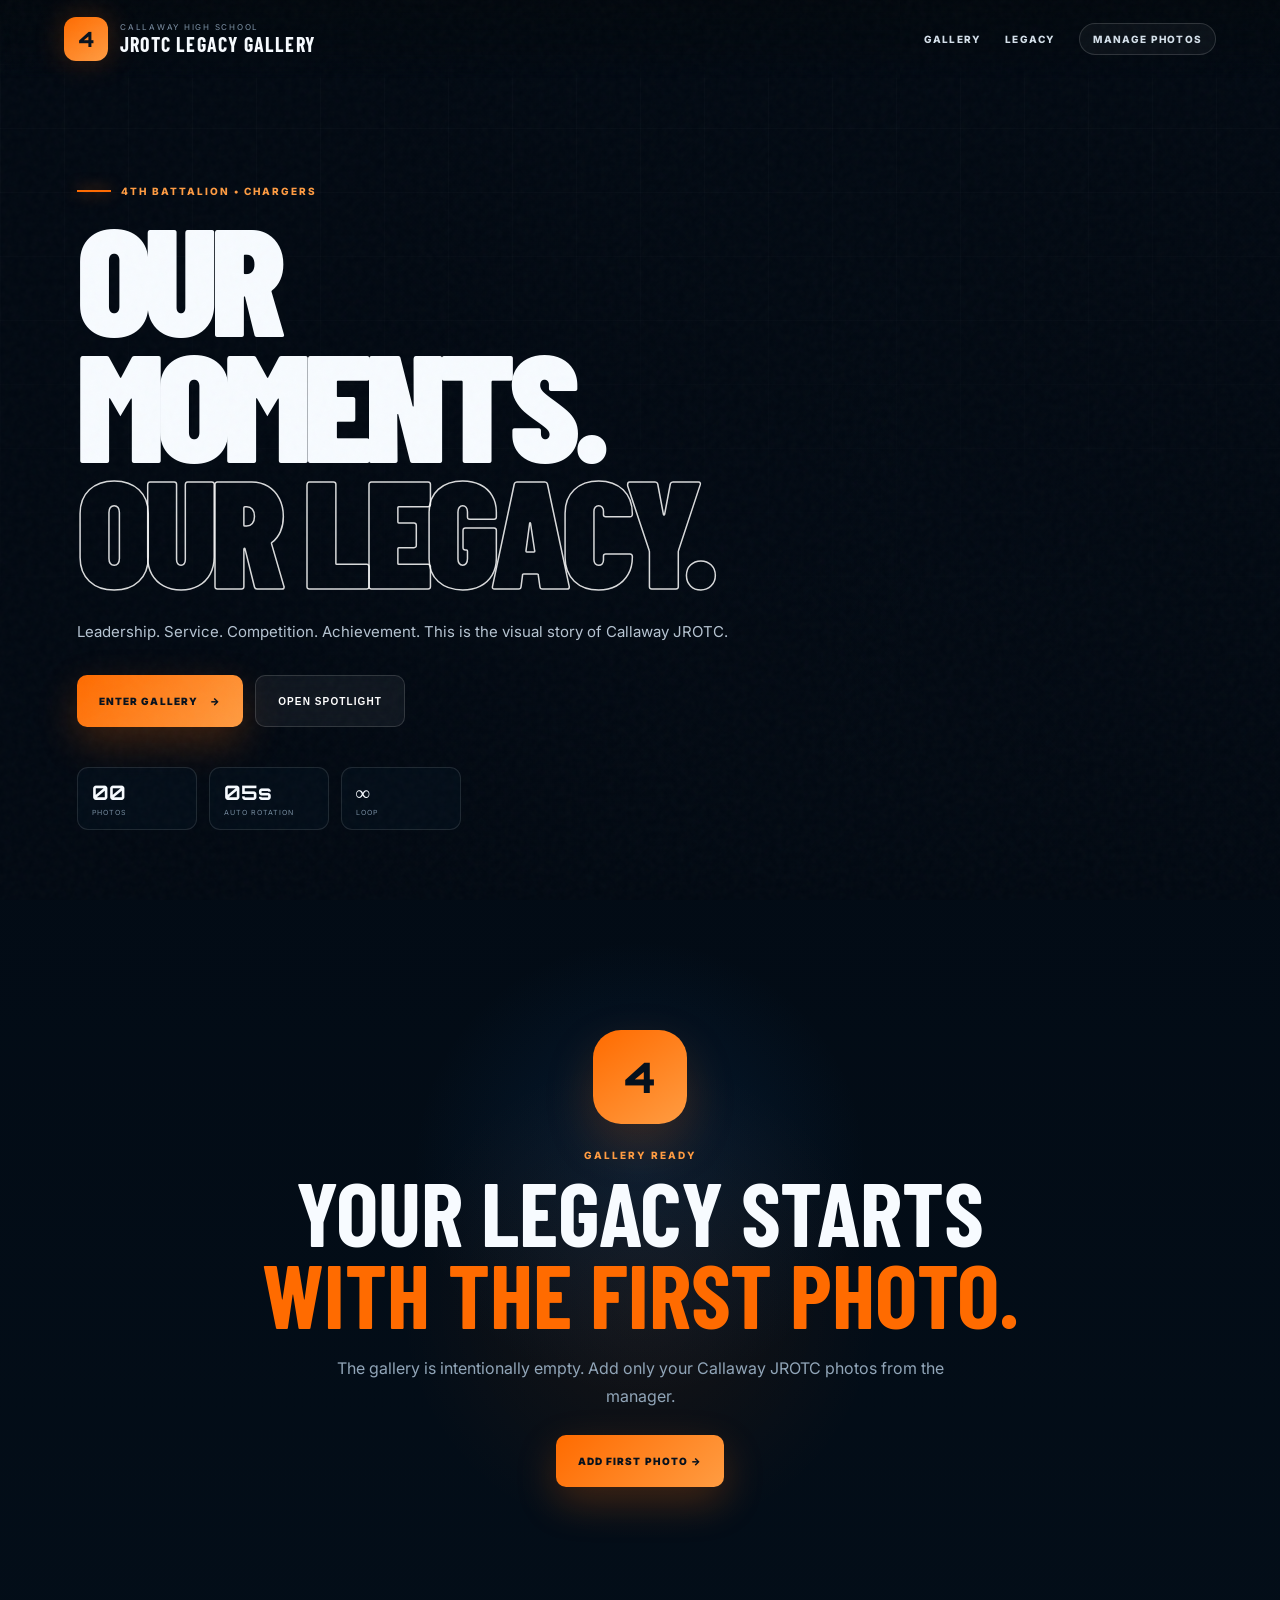
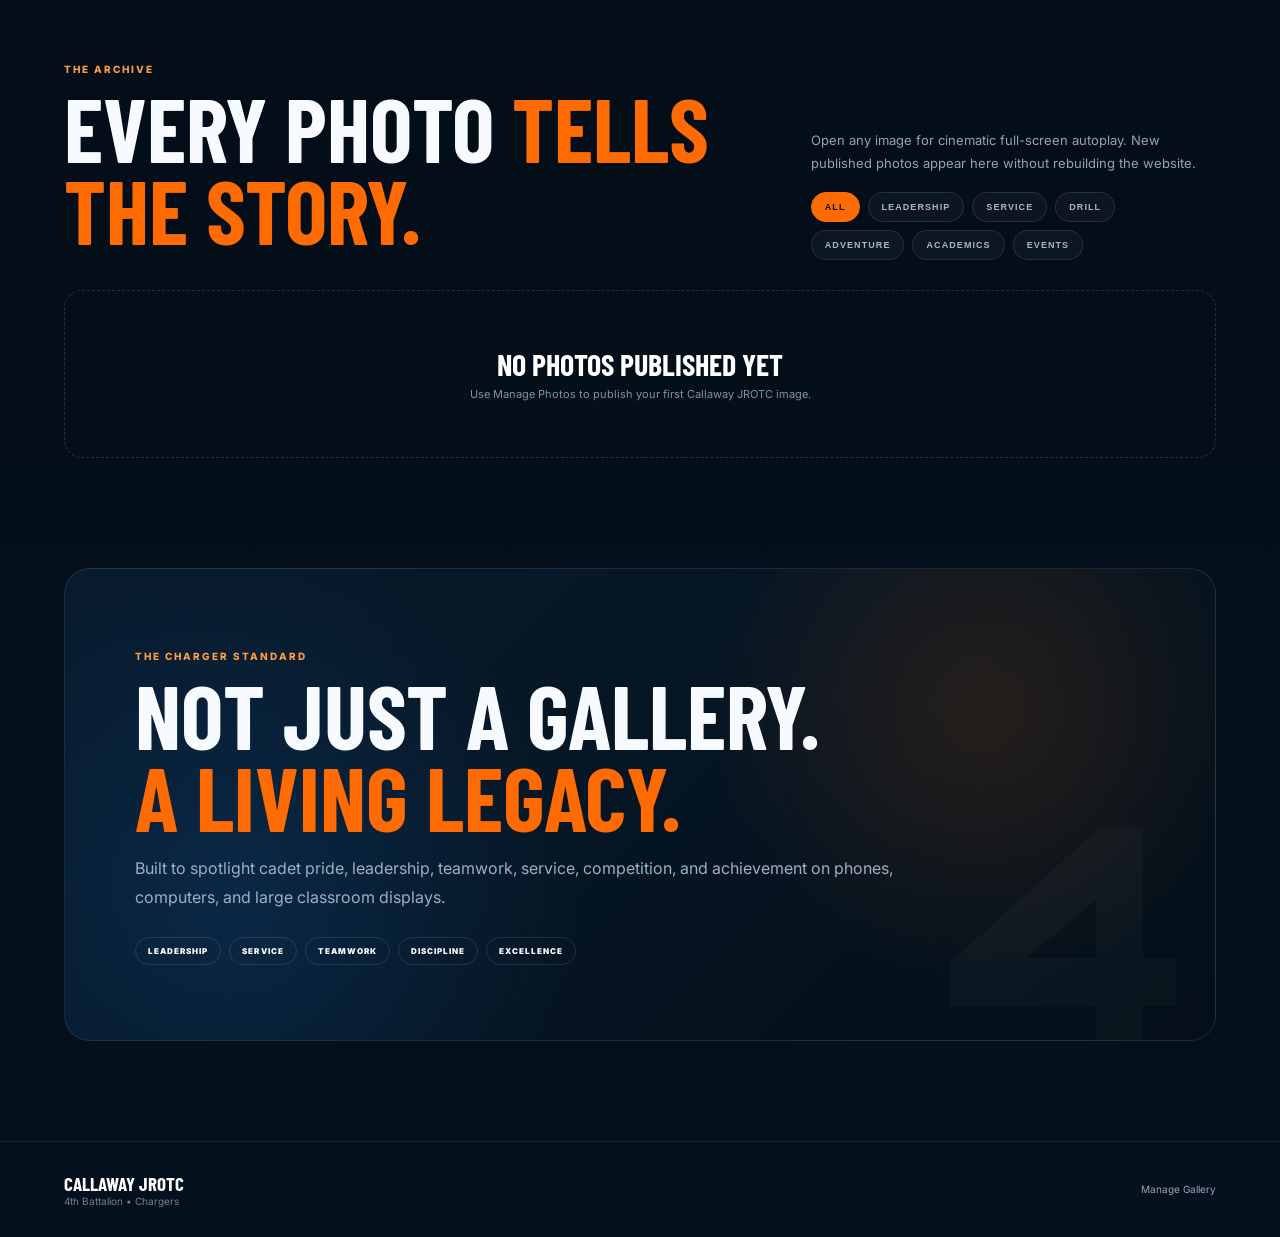
==== commit 73e4d485: "Add files via upload" ====
--- a/index.html
+++ b/index.html
@@ -3,106 +3,73 @@
 <head>
   <meta charset="UTF-8">
   <meta name="viewport" content="width=device-width, initial-scale=1.0">
+  <meta name="theme-color" content="#030b14">
   <title>Callaway JROTC Legacy Gallery</title>
-  <meta name="theme-color" content="#03111d">
   <link rel="preconnect" href="https://fonts.googleapis.com">
   <link rel="preconnect" href="https://fonts.gstatic.com" crossorigin>
-  <link href="https://fonts.googleapis.com/css2?family=Barlow+Condensed:wght@600;700;800;900&family=Inter:wght@400;500;600;700;700;800&family=Orbitron:wght@500;700;800&display=swap" rel="stylesheet">
+  <link href="https://fonts.googleapis.com/css2?family=Barlow+Condensed:wght@600;700;800;900&family=Inter:wght@400;500;600;700;800&family=Orbitron:wght@600;700;800&display=swap" rel="stylesheet">
   <link rel="stylesheet" href="style.css">
 </head>
 <body>
   <div class="noise"></div>
-  <div class="ambient ambient-a"></div>
-  <div class="ambient ambient-b"></div>
-  <div class="ambient ambient-c"></div>
-
   <header class="topbar">
-    <a class="brand" href="#home">
-      <div class="brand-badge">4</div>
-      <div class="brand-text">
-        <span>CALLAWAY HIGH SCHOOL</span>
-        <strong>JROTC LEGACY GALLERY</strong>
-      </div>
+    <a href="#home" class="brand">
+      <div class="brand-mark">4</div>
+      <div><span>CALLAWAY HIGH SCHOOL</span><strong>JROTC LEGACY GALLERY</strong></div>
     </a>
-
     <nav>
-      <a href="#home">Home</a>
-      <a href="#featured">Featured</a>
       <a href="#gallery">Gallery</a>
-      <a href="admin.html" class="manage-link">Manage Photos</a>
+      <a href="#legacy">Legacy</a>
+      <a class="admin-link" href="admin.html">Manage Photos</a>
     </nav>
   </header>
 
   <main>
     <section class="hero" id="home">
-      <div class="hero-media" id="heroMedia"></div>
+      <div id="heroSlides" class="hero-slides"></div>
       <div class="hero-overlay"></div>
       <div class="hero-grid"></div>
-
       <div class="hero-content">
-        <div class="kicker"><span></span>4TH BATTALION • CHARGERS • LIVE PHOTO WALL</div>
+        <div class="kicker"><span></span>4TH BATTALION • CHARGERS</div>
         <h1><span>OUR MOMENTS.</span><em>OUR LEGACY.</em></h1>
-        <p class="hero-copy">An immersive visual gallery celebrating the people, pride, competition, service, leadership, and unforgettable moments of Callaway JROTC.</p>
-
+        <p>Leadership. Service. Competition. Achievement. This is the visual story of Callaway JROTC.</p>
         <div class="hero-actions">
-          <a href="#gallery" class="btn btn-primary">ENTER GALLERY <span>→</span></a>
-          <button id="heroPauseBtn" class="btn btn-glass">PAUSE HERO AUTOPLAY</button>
+          <a class="primary-btn" href="#gallery">ENTER GALLERY <span>→</span></a>
+          <button id="openHeroBtn" class="glass-btn">OPEN SPOTLIGHT</button>
         </div>
-
-        <div class="hero-status-row">
-          <div class="hero-stat-card">
-            <small>LIVE ARCHIVE</small>
-            <strong id="heroPhotoCount">00 PHOTOS</strong>
-          </div>
-          <div class="hero-statline">
-            <div><strong id="heroSlideNumber">01</strong><span>FEATURED</span></div>
-            <div><strong>5s</strong><span>AUTO SHIFT</span></div>
-            <div><strong>∞</strong><span>LOOP</span></div>
-          </div>
+        <div class="hero-stats">
+          <div><b id="photoCount">00</b><small>PHOTOS</small></div>
+          <div><b>05s</b><small>AUTO ROTATION</small></div>
+          <div><b>∞</b><small>LOOP</small></div>
         </div>
       </div>
 
-      <div class="hero-feature-card glass-panel" id="heroFeatureCard">
-        <div class="feature-top">
-          <span class="micro-label">NOW SHOWING</span>
-          <div class="hero-progress-shell">
-            <div class="hero-progress" id="heroProgress"></div>
-          </div>
+      <aside id="heroCard" class="hero-card" hidden>
+        <div class="hero-card-top"><span>NOW SHOWING</span><b id="heroCounter">01</b></div>
+        <h2 id="heroTitle"></h2>
+        <p id="heroCaption"></p>
+        <div class="hero-progress"><div id="heroProgressBar"></div></div>
+        <div class="hero-controls">
+          <button id="heroPrev">‹</button>
+          <button id="heroPause">PAUSE</button>
+          <button id="heroNext">›</button>
         </div>
-        <h3 id="heroTitle">Loading…</h3>
-        <span class="hero-category" id="heroCategory">Featured</span>
-        <p id="heroCaption">Preparing gallery...</p>
-
-        <div class="feature-actions">
-          <button id="heroPrevBtn" class="circle-btn">‹</button>
-          <button id="heroOpenBtn" class="wide-btn">OPEN FULL SCREEN</button>
-          <button id="heroNextBtn" class="circle-btn">›</button>
-        </div>
-      </div>
-
-      <div class="hero-side-label">CALLAWAY JROTC • JACKSON, MISSISSIPPI</div>
+      </aside>
     </section>
 
-    <section class="section featured-band" id="featured">
-      <div class="section-head split">
-        <div>
-          <span class="micro-label">FEATURED ROTATION</span>
-          <h2>Automatic <em>Spotlight Mode.</em></h2>
-        </div>
-        <p>The hero rotates through gallery images automatically for a big-screen, eye-catching showcase. Open any photo for a cinematic full-screen autoplay experience.</p>
-      </div>
-
-      <div class="mini-rail" id="miniRail"></div>
+    <section id="emptyHero" class="empty-hero" hidden>
+      <div class="empty-icon">4</div>
+      <span class="micro">GALLERY READY</span>
+      <h2>Your Legacy Starts<br><em>With The First Photo.</em></h2>
+      <p>The gallery is intentionally empty. Add only your Callaway JROTC photos from the manager.</p>
+      <a href="admin.html" class="primary-btn">ADD FIRST PHOTO →</a>
     </section>
 
-    <section class="section gallery-section" id="gallery">
-      <div class="section-head split">
-        <div>
-          <span class="micro-label">THE ARCHIVE</span>
-          <h2>Every Photo <em>Tells The Story.</em></h2>
-        </div>
-        <div class="gallery-right">
-          <p>Filter by category, then open any photo. In full-screen mode, the gallery can autoplay through all images automatically.</p>
+    <section class="gallery-section" id="gallery">
+      <div class="section-head">
+        <div><span class="micro">THE ARCHIVE</span><h2>Every Photo <em>Tells The Story.</em></h2></div>
+        <div class="section-right">
+          <p>Open any image for cinematic full-screen autoplay. New published photos appear here without rebuilding the website.</p>
           <div class="filters">
             <button class="filter active" data-filter="all">ALL</button>
             <button class="filter" data-filter="leadership">LEADERSHIP</button>
@@ -114,71 +81,47 @@
           </div>
         </div>
       </div>
-
-      <div class="gallery-grid" id="galleryGrid"></div>
+      <div id="galleryGrid" class="gallery-grid"></div>
+      <div id="emptyGallery" class="empty-gallery" hidden>
+        <strong>NO PHOTOS PUBLISHED YET</strong>
+        <span>Use Manage Photos to publish your first Callaway JROTC image.</span>
+      </div>
     </section>
 
-    <section class="section legacy-panel-wrap">
+    <section class="legacy" id="legacy">
       <div class="legacy-panel">
-        <div class="legacy-copy">
-          <span class="micro-label">THE CHARGER STANDARD</span>
-          <h2>Beyond Photos.<br><em>This Is The Legacy.</em></h2>
-          <p>This gallery preserves the energy, discipline, teamwork, citizenship, service, and excellence that define Callaway JROTC. The design is optimized to be dramatic and attention-grabbing on large screens.</p>
-        </div>
-        <div class="legacy-badges">
-          <span>LEADERSHIP</span>
-          <span>SERVICE</span>
-          <span>DISCIPLINE</span>
-          <span>TEAMWORK</span>
-          <span>EXCELLENCE</span>
-          <span>PRIDE</span>
-        </div>
+        <span class="micro">THE CHARGER STANDARD</span>
+        <h2>Not Just A Gallery.<br><em>A Living Legacy.</em></h2>
+        <p>Built to spotlight cadet pride, leadership, teamwork, service, competition, and achievement on phones, computers, and large classroom displays.</p>
+        <div class="legacy-tags"><span>LEADERSHIP</span><span>SERVICE</span><span>TEAMWORK</span><span>DISCIPLINE</span><span>EXCELLENCE</span></div>
         <div class="legacy-watermark">4</div>
       </div>
     </section>
   </main>
 
-  <footer>
-    <div><strong>CALLAWAY JROTC</strong><span>4th Battalion • Chargers</span></div>
-    <a href="admin.html">Manage Gallery</a>
-  </footer>
+  <footer><div><strong>CALLAWAY JROTC</strong><span>4th Battalion • Chargers</span></div><a href="admin.html">Manage Gallery</a></footer>
 
-  <div class="lightbox" id="lightbox" aria-hidden="true">
-    <div class="lightbox-bg-glow"></div>
-    <button class="lightbox-close" id="closeBtn">×</button>
-    <button class="lightbox-nav prev" id="prevBtn">‹</button>
-
+  <div id="lightbox" class="lightbox" aria-hidden="true">
+    <button id="closeBtn" class="lightbox-close">×</button>
+    <button id="prevBtn" class="lightbox-nav prev">‹</button>
     <div class="lightbox-shell">
-      <div class="lightbox-topbar">
-        <div class="lightbox-pill auto"><span class="pill-label">AUTOPLAY</span><strong id="autoplayState">ON</strong></div>
-        <button class="lightbox-toggle-btn" id="toggleAutoplayBtn">PAUSE AUTOPLAY</button>
+      <div class="lightbox-bar">
+        <div class="autoplay-pill">AUTOPLAY <b id="autoplayState">ON</b></div>
+        <button id="toggleAutoplay" class="lightbox-toggle">PAUSE AUTOPLAY</button>
       </div>
-
-      <div class="lightbox-image-wrap">
+      <div class="lightbox-stage">
         <img id="lightboxImage" alt="">
-        <div class="big-num" id="bigNum">01</div>
-        <div class="lightbox-progress-shell">
-          <div class="lightbox-progress" id="lightboxProgress"></div>
-        </div>
+        <div id="bigNumber" class="big-number">01</div>
+        <div class="lightbox-progress"><div id="lightboxProgressBar"></div></div>
       </div>
-
       <div class="lightbox-meta">
-        <div class="meta-copy">
-          <span id="lbCategory"></span>
-          <h3 id="lbTitle"></h3>
-          <p id="lbCaption"></p>
-        </div>
-        <div class="meta-side">
-          <strong id="lbCount"></strong>
-          <small>5 SECOND CINEMATIC ROTATION</small>
-        </div>
+        <div><span id="lbCategory"></span><h3 id="lbTitle"></h3><p id="lbCaption"></p></div>
+        <strong id="lbCounter"></strong>
       </div>
     </div>
-
-    <button class="lightbox-nav next" id="nextBtn">›</button>
+    <button id="nextBtn" class="lightbox-nav next">›</button>
   </div>
 
-  <script src="gallery-data.js"></script>
   <script src="app.js"></script>
 </body>
-</html>
+</html>
--- a/style.css
+++ b/style.css
@@ -1,355 +1 @@
-:root{
-  --bg:#020a12;
-  --panel:#071827;
-  --panel2:#091d30;
-  --line:rgba(255,255,255,.09);
-  --white:#f8fbff;
-  --muted:#9fb2c5;
-  --blue:#1775d1;
-  --blue2:#2e8fff;
-  --orange:#ff6b00;
-  --orange2:#ff9b41;
-  --green:#7cffb0;
-}
-*{box-sizing:border-box}
-html{scroll-behavior:smooth}
-body{
-  margin:0;
-  background:linear-gradient(180deg,#020912 0%,#04111d 50%,#03111c 100%);
-  color:var(--white);
-  font-family:Inter,Arial,sans-serif;
-  overflow-x:hidden;
-}
-a{color:inherit}
-button{font:inherit}
-.noise{
-  position:fixed;inset:0;pointer-events:none;z-index:999;opacity:.035;
-  background-image:url("data:image/svg+xml,%3Csvg viewBox='0 0 160 160' xmlns='http://www.w3.org/2000/svg'%3E%3Cfilter id='n'%3E%3CfeTurbulence type='fractalNoise' baseFrequency='.8' numOctaves='4' stitchTiles='stitch'/%3E%3C/filter%3E%3Crect width='100%25' height='100%25' filter='url(%23n)'/%3E%3C/svg%3E");
-}
-.ambient{position:fixed;border-radius:50%;filter:blur(120px);pointer-events:none;z-index:-1}
-.ambient-a{width:420px;height:420px;left:-160px;top:10%;background:rgba(23,117,209,.18)}
-.ambient-b{width:420px;height:420px;right:-160px;top:40%;background:rgba(255,107,0,.14)}
-.ambient-c{width:320px;height:320px;left:38%;bottom:-120px;background:rgba(46,143,255,.10)}
-
-.topbar{
-  position:fixed;top:0;left:0;right:0;z-index:70;
-  height:78px;padding:0 5vw;display:flex;align-items:center;justify-content:space-between;
-  background:linear-gradient(to bottom,rgba(2,8,14,.96),rgba(2,8,14,.58),transparent);
-  backdrop-filter:blur(12px);
-}
-.brand{display:flex;align-items:center;gap:12px;text-decoration:none}
-.brand-badge{
-  width:44px;height:44px;border-radius:12px;display:grid;place-items:center;
-  background:linear-gradient(145deg,var(--orange),var(--orange2));
-  color:#07121e;font-family:Orbitron,sans-serif;font-size:21px;font-weight:800;
-  box-shadow:0 0 28px rgba(255,107,0,.24);
-}
-.brand-text span{display:block;font-size:8px;letter-spacing:.22em;color:#7c91a6}
-.brand-text strong{display:block;font-family:Barlow Condensed,sans-serif;font-size:20px;letter-spacing:.06em}
-nav{display:flex;gap:24px;align-items:center}
-nav a{
-  text-decoration:none;color:#d4e0eb;font-size:10px;font-weight:800;
-  letter-spacing:.12em;text-transform:uppercase;
-}
-.manage-link{
-  padding:9px 13px;border:1px solid rgba(255,255,255,.14);border-radius:999px;
-  background:rgba(255,255,255,.04)
-}
-
-.hero{
-  min-height:100vh;position:relative;overflow:hidden;
-  display:grid;grid-template-columns:minmax(0,1fr) 430px;
-  align-items:end;gap:34px;padding:120px 6vw 70px;
-}
-.hero-media{position:absolute;inset:0;overflow:hidden}
-.hero-slide{
-  position:absolute;inset:0;
-  background-position:center;background-size:cover;background-repeat:no-repeat;
-  opacity:0;transform:scale(1.07);
-  transition:opacity 1s ease,transform 7s ease;
-}
-.hero-slide.active{opacity:1;transform:scale(1.01)}
-.hero-overlay{
-  position:absolute;inset:0;
-  background:
-    radial-gradient(circle at 78% 45%,transparent 0 15%,rgba(2,8,14,.18) 38%,rgba(2,8,14,.88) 80%),
-    linear-gradient(90deg,#020912 0%,rgba(2,9,18,.93) 28%,rgba(2,9,18,.36) 65%,rgba(2,9,18,.92) 100%),
-    linear-gradient(180deg,rgba(2,8,14,.15) 0%,rgba(2,8,14,.76) 100%);
-}
-.hero-grid{
-  position:absolute;inset:0;
-  background-image:linear-gradient(rgba(255,255,255,.025) 1px,transparent 1px),linear-gradient(90deg,rgba(255,255,255,.025) 1px,transparent 1px);
-  background-size:64px 64px;
-  mask-image:linear-gradient(180deg,rgba(0,0,0,.72),transparent 88%);
-}
-.hero-content{position:relative;z-index:2;max-width:850px;padding-bottom:26px}
-.kicker,.micro-label{
-  color:var(--orange2);font-size:10px;font-weight:800;letter-spacing:.2em;text-transform:uppercase
-}
-.kicker{display:flex;align-items:center;gap:10px}
-.kicker span{width:34px;height:2px;background:var(--orange);box-shadow:0 0 14px rgba(255,107,0,.7)}
-.hero h1{
-  margin:16px 0 0;
-  font-family:Barlow Condensed,sans-serif;
-  font-size:clamp(84px,12vw,168px);
-  line-height:.82;
-  font-weight:900;text-transform:uppercase;letter-spacing:-.045em;
-}
-.hero h1 span,.hero h1 em{display:block}
-.hero h1 em{font-style:normal;color:transparent;-webkit-text-stroke:1.4px rgba(255,255,255,.85)}
-.hero-copy{max-width:680px;color:#b6c4d2;font-size:15px;line-height:1.85;margin-top:26px}
-.hero-actions{display:flex;gap:12px;margin-top:32px;flex-wrap:wrap}
-.btn{
-  min-height:52px;padding:0 22px;border-radius:10px;display:inline-flex;align-items:center;justify-content:center;
-  gap:10px;text-decoration:none;border:1px solid transparent;font-size:10px;font-weight:900;
-  letter-spacing:.1em;text-transform:uppercase;cursor:pointer;
-}
-.btn-primary{
-  background:linear-gradient(135deg,var(--orange),var(--orange2));
-  color:#07111d;box-shadow:0 14px 36px rgba(255,107,0,.22)
-}
-.btn-glass{
-  background:rgba(255,255,255,.055);border-color:rgba(255,255,255,.15);color:#fff;
-  backdrop-filter:blur(10px)
-}
-.hero-status-row{display:flex;gap:26px;align-items:center;margin-top:38px;flex-wrap:wrap}
-.hero-stat-card{
-  padding:12px 15px;border-radius:12px;border:1px solid rgba(255,255,255,.12);
-  background:rgba(7,23,39,.52);backdrop-filter:blur(12px)
-}
-.hero-stat-card small{display:block;font-size:8px;letter-spacing:.16em;color:#7b8ea2}
-.hero-stat-card strong{display:block;font-family:Barlow Condensed,sans-serif;font-size:20px}
-.hero-statline{display:flex;gap:24px}
-.hero-statline strong{display:block;font-family:Orbitron,sans-serif;font-size:22px}
-.hero-statline span{display:block;font-size:8px;letter-spacing:.16em;color:#73879b;margin-top:4px}
-
-.glass-panel{
-  position:relative;z-index:2;
-  padding:18px 18px 20px;border:1px solid rgba(255,255,255,.12);border-radius:18px;
-  background:linear-gradient(180deg,rgba(8,23,40,.82),rgba(6,18,31,.58));
-  backdrop-filter:blur(14px);
-  box-shadow:0 24px 70px rgba(0,0,0,.28);
-}
-.hero-feature-card{align-self:end;margin-bottom:10px}
-.feature-top{display:flex;justify-content:space-between;align-items:center;gap:14px}
-.hero-progress-shell{
-  flex:1;height:6px;border-radius:999px;overflow:hidden;
-  background:rgba(255,255,255,.08);border:1px solid rgba(255,255,255,.08)
-}
-.hero-progress{
-  width:0;height:100%;
-  background:linear-gradient(90deg,var(--orange),var(--orange2));box-shadow:0 0 16px rgba(255,107,0,.35)
-}
-.hero-feature-card h3{
-  margin:18px 0 0;font-family:Barlow Condensed,sans-serif;font-size:48px;line-height:.92;text-transform:uppercase
-}
-.hero-category{
-  display:inline-block;margin-top:10px;padding:8px 11px;border-radius:999px;
-  font-size:9px;font-weight:900;letter-spacing:.14em;text-transform:uppercase;
-  color:#09121c;background:linear-gradient(135deg,var(--blue2),#7bb9ff)
-}
-.hero-feature-card p{color:#aac0d1;font-size:13px;line-height:1.7;margin-top:14px}
-.feature-actions{display:flex;gap:10px;margin-top:20px}
-.circle-btn,.wide-btn,.lightbox-toggle-btn{
-  border:1px solid rgba(255,255,255,.12);background:rgba(255,255,255,.06);
-  color:#fff;cursor:pointer
-}
-.circle-btn{
-  width:44px;height:44px;border-radius:50%;font-size:28px;line-height:1;
-  display:grid;place-items:center
-}
-.wide-btn,.lightbox-toggle-btn{
-  min-height:44px;padding:0 16px;border-radius:10px;font-size:10px;font-weight:900;letter-spacing:.1em;text-transform:uppercase
-}
-.hero-side-label{
-  position:absolute;right:1.6vw;top:50%;transform:rotate(90deg) translateY(-50%);
-  transform-origin:center;color:#677b90;font-size:8px;letter-spacing:.24em;text-transform:uppercase;z-index:2
-}
-
-.section{padding:35px 5vw 95px;max-width:1600px;margin:auto}
-.section-head.split{
-  display:flex;justify-content:space-between;align-items:end;gap:40px;margin-bottom:26px
-}
-.section-head h2,.legacy-copy h2{
-  font-family:Barlow Condensed,sans-serif;font-size:clamp(58px,7vw,92px);
-  line-height:.92;text-transform:uppercase;margin:10px 0 0
-}
-.section-head h2 em,.legacy-copy h2 em{font-style:normal;color:var(--orange)}
-.section-head p{max-width:520px;color:#91a5b9;line-height:1.75;font-size:13px}
-
-.mini-rail{
-  display:grid;grid-template-columns:repeat(4,1fr);gap:12px
-}
-.mini-card{
-  position:relative;overflow:hidden;border-radius:16px;height:220px;border:1px solid rgba(255,255,255,.09);
-  cursor:pointer;background:#061726
-}
-.mini-card img{width:100%;height:100%;object-fit:cover;transition:transform .65s ease}
-.mini-card:hover img{transform:scale(1.06)}
-.mini-card::before{
-  content:"";position:absolute;inset:0;background:linear-gradient(180deg,transparent 0%,rgba(2,8,14,.88) 100%);z-index:1
-}
-.mini-card .mini-copy{position:absolute;left:14px;right:14px;bottom:14px;z-index:2}
-.mini-card span{font-size:8px;font-weight:800;letter-spacing:.16em;color:var(--orange2);text-transform:uppercase}
-.mini-card h4{margin:6px 0 0;font-family:Barlow Condensed,sans-serif;font-size:28px;line-height:.92;text-transform:uppercase}
-
-.gallery-right p{max-width:520px;color:#90a4b7;line-height:1.72;font-size:13px}
-.filters{display:flex;gap:8px;flex-wrap:wrap;margin-top:18px}
-.filter{
-  border:1px solid rgba(255,255,255,.12);
-  background:rgba(255,255,255,.035);
-  color:#a9bbcb;border-radius:999px;padding:9px 13px;
-  font-size:9px;font-weight:900;letter-spacing:.12em;cursor:pointer
-}
-.filter.active,.filter:hover{background:var(--orange);border-color:var(--orange);color:#06111d}
-
-.gallery-grid{
-  display:grid;grid-template-columns:repeat(12,1fr);grid-auto-flow:dense;gap:12px
-}
-.card{
-  position:relative;grid-column:span 4;height:340px;overflow:hidden;border-radius:18px;
-  border:1px solid rgba(255,255,255,.09);background:#061726;cursor:pointer;
-  box-shadow:0 18px 50px rgba(0,0,0,.20)
-}
-.card.wide{grid-column:span 8}
-.card.tall{height:500px}
-.card img{width:100%;height:100%;object-fit:cover;transition:transform .7s ease,filter .35s ease}
-.card:hover img{transform:scale(1.06);filter:saturate(1.06) contrast(1.03)}
-.card::before{
-  content:"";position:absolute;inset:0;z-index:1;
-  background:linear-gradient(180deg,rgba(2,8,14,.02) 0%,rgba(2,8,14,.12) 30%,rgba(2,8,14,.94) 100%)
-}
-.card::after{
-  content:"";position:absolute;inset:0;z-index:1;pointer-events:none;
-  box-shadow:inset 0 0 0 1px rgba(255,255,255,.03)
-}
-.card-num{
-  position:absolute;left:14px;top:14px;z-index:2;
-  padding:6px 8px;border-radius:999px;background:rgba(3,11,19,.56);
-  border:1px solid rgba(255,255,255,.13);font-family:Orbitron,sans-serif;font-size:9px
-}
-.card-copy{position:absolute;left:18px;right:18px;bottom:18px;z-index:2}
-.card-copy span{font-size:8px;font-weight:800;letter-spacing:.18em;color:var(--orange2);text-transform:uppercase}
-.card-copy h3{margin:6px 0 0;font-family:Barlow Condensed,sans-serif;font-size:34px;line-height:.94;text-transform:uppercase}
-.card-copy p{margin:8px 0 0;color:#9db0c2;font-size:11px;line-height:1.58}
-
-.legacy-panel-wrap{padding-top:10px}
-.legacy-panel{
-  position:relative;overflow:hidden;padding:75px 70px;border:1px solid rgba(255,255,255,.10);border-radius:26px;
-  background:
-    radial-gradient(circle at 82% 22%,rgba(255,107,0,.14),transparent 30%),
-    radial-gradient(circle at 20% 75%,rgba(23,117,209,.18),transparent 34%),
-    linear-gradient(135deg,#081b2e,#040f18)
-}
-.legacy-copy p{max-width:780px;color:#9db0c1;line-height:1.85}
-.legacy-badges{display:flex;gap:8px;flex-wrap:wrap;margin-top:22px}
-.legacy-badges span{
-  padding:8px 12px;border-radius:999px;border:1px solid rgba(255,255,255,.11);
-  font-size:8px;font-weight:900;letter-spacing:.14em
-}
-.legacy-watermark{
-  position:absolute;right:2vw;bottom:-100px;font-family:Orbitron,sans-serif;font-size:320px;
-  line-height:1;color:rgba(255,255,255,.03);font-weight:800
-}
-
-footer{
-  min-height:95px;padding:24px 5vw;border-top:1px solid rgba(255,255,255,.08);
-  display:flex;align-items:center;justify-content:space-between;color:#708498;font-size:10px
-}
-footer strong{display:block;color:#fff;font-family:Barlow Condensed,sans-serif;font-size:19px}
-footer a{text-decoration:none;color:#91a6b9}
-
-.lightbox{
-  position:fixed;inset:0;z-index:200;display:none;align-items:center;justify-content:center;
-  padding:30px 86px;background:rgba(1,6,11,.965);backdrop-filter:blur(20px)
-}
-.lightbox.open{display:flex}
-.lightbox-bg-glow{
-  position:absolute;inset:0;
-  background:
-    radial-gradient(circle at 10% 30%,rgba(23,117,209,.14),transparent 26%),
-    radial-gradient(circle at 80% 35%,rgba(255,107,0,.10),transparent 26%)
-}
-.lightbox-shell{position:relative;z-index:2;width:min(1280px,86vw)}
-.lightbox-topbar{display:flex;justify-content:space-between;align-items:center;gap:18px;margin-bottom:14px}
-.lightbox-pill{
-  display:inline-flex;gap:10px;align-items:center;padding:8px 12px;border-radius:999px;
-  border:1px solid rgba(255,255,255,.12);background:rgba(255,255,255,.05)
-}
-.pill-label{font-size:8px;font-weight:900;letter-spacing:.14em;color:#ffb16d}
-.lightbox-pill strong{font-family:Orbitron,sans-serif;font-size:11px;color:var(--green)}
-.lightbox-image-wrap{
-  position:relative;height:min(72vh,760px);border-radius:18px;overflow:hidden;
-  background:#02070c;border:1px solid rgba(255,255,255,.08);
-  box-shadow:0 24px 70px rgba(0,0,0,.35)
-}
-.lightbox-image-wrap img{width:100%;height:100%;object-fit:contain}
-.big-num{
-  position:absolute;right:20px;bottom:-26px;font-family:Orbitron,sans-serif;font-size:90px;font-weight:800;
-  color:rgba(255,255,255,.08);pointer-events:none
-}
-.lightbox-progress-shell{
-  position:absolute;left:18px;right:18px;bottom:18px;height:8px;border-radius:999px;
-  overflow:hidden;background:rgba(255,255,255,.10);border:1px solid rgba(255,255,255,.08)
-}
-.lightbox-progress{
-  width:0;height:100%;background:linear-gradient(90deg,var(--orange),var(--orange2));box-shadow:0 0 18px rgba(255,107,0,.35)
-}
-.lightbox-meta{
-  display:flex;justify-content:space-between;gap:30px;padding:16px 2px 0;align-items:flex-start
-}
-.meta-copy span{font-size:9px;font-weight:900;letter-spacing:.16em;color:#ffb16d;text-transform:uppercase}
-.meta-copy h3{margin:6px 0 0;font-family:Barlow Condensed,sans-serif;font-size:40px;line-height:.94;text-transform:uppercase}
-.meta-copy p{margin:8px 0 0;color:#98acbe;font-size:13px;line-height:1.72}
-.meta-side{text-align:right}
-.meta-side strong{display:block;font-family:Orbitron,sans-serif;font-size:12px;color:#dbe8f3}
-.meta-side small{display:block;margin-top:6px;font-size:8px;letter-spacing:.14em;color:#7f93a6}
-.lightbox-close,.lightbox-nav{
-  position:absolute;z-index:4;border:1px solid rgba(255,255,255,.12);
-  background:rgba(255,255,255,.06);color:#fff;backdrop-filter:blur(12px);cursor:pointer
-}
-.lightbox-close{top:20px;right:22px;width:44px;height:44px;border-radius:50%;font-size:28px}
-.lightbox-nav{top:50%;transform:translateY(-50%);width:52px;height:74px;border-radius:12px;font-size:38px}
-.lightbox-nav.prev{left:20px}
-.lightbox-nav.next{right:20px}
-
-@media(max-width:1150px){
-  .hero{grid-template-columns:1fr}
-  .hero-feature-card{max-width:520px}
-  .mini-rail{grid-template-columns:repeat(2,1fr)}
-}
-@media(max-width:960px){
-  .section-head.split{flex-direction:column;align-items:flex-start}
-  .gallery-grid .card,.gallery-grid .card.wide{grid-column:span 6}
-}
-@media(max-width:720px){
-  .topbar{height:70px;padding:0 16px;background:rgba(2,8,14,.94)}
-  nav a:not(.manage-link){display:none}
-  .brand-text span{font-size:6px}
-  .brand-text strong{font-size:15px}
-  .brand-badge{width:38px;height:38px}
-  .hero{min-height:98vh;padding:110px 20px 50px}
-  .hero h1{font-size:clamp(72px,23vw,116px)}
-  .hero-copy{font-size:13px}
-  .hero-actions{flex-direction:column;max-width:330px}
-  .hero-statline{gap:12px}
-  .hero-side-label{display:none}
-  .section{padding:30px 15px 76px}
-  .mini-rail{grid-template-columns:1fr}
-  .gallery-grid .card,.gallery-grid .card.wide{grid-column:span 12;height:300px}
-  .gallery-grid .card.tall{height:420px}
-  .legacy-panel{padding:46px 22px}
-  .legacy-watermark{font-size:220px;bottom:-70px}
-  footer{flex-direction:column;align-items:flex-start;gap:8px}
-  .lightbox{padding:72px 12px 18px}
-  .lightbox-shell{width:100%}
-  .lightbox-image-wrap{height:62vh}
-  .lightbox-topbar{flex-direction:column;align-items:stretch}
-  .lightbox-meta{flex-direction:column;padding-right:0}
-  .meta-side{text-align:left}
-  .lightbox-nav{
-    top:auto;bottom:16px;width:42px;height:42px;border-radius:50%;font-size:24px
-  }
-  .lightbox-nav.prev{left:auto;right:66px}
-  .lightbox-nav.next{right:16px}
-}
+:root{--orange:#ff6b00;--orange2:#ff9c42;--blue:#1775d1;--blue2:#37a0ff;--bg:#020912;--panel:#071827;--line:rgba(255,255,255,.1);--white:#f7fbff;--muted:#98acbf;--green:#74f2a7}*{box-sizing:border-box}html{scroll-behavior:smooth}body{margin:0;background:linear-gradient(180deg,#020912,#04111d);color:var(--white);font-family:Inter,Arial,sans-serif;overflow-x:hidden}body.locked{overflow:hidden}a{color:inherit}.noise{position:fixed;inset:0;z-index:999;pointer-events:none;opacity:.03;background-image:url("data:image/svg+xml,%3Csvg viewBox='0 0 160 160' xmlns='http://www.w3.org/2000/svg'%3E%3Cfilter id='n'%3E%3CfeTurbulence type='fractalNoise' baseFrequency='.8' numOctaves='4' stitchTiles='stitch'/%3E%3C/filter%3E%3Crect width='100%25' height='100%25' filter='url(%23n)'/%3E%3C/svg%3E")}.topbar{position:fixed;z-index:80;top:0;left:0;right:0;height:78px;padding:0 5vw;display:flex;align-items:center;justify-content:space-between;background:linear-gradient(to bottom,rgba(2,8,14,.96),rgba(2,8,14,.58),transparent);backdrop-filter:blur(12px)}.brand{display:flex;align-items:center;gap:12px;text-decoration:none}.brand-mark{width:44px;height:44px;border-radius:12px;display:grid;place-items:center;background:linear-gradient(145deg,var(--orange),var(--orange2));font-family:Orbitron;font-size:21px;font-weight:800;color:#07121e;box-shadow:0 0 30px rgba(255,107,0,.24)}.brand span{display:block;font-size:8px;letter-spacing:.22em;color:#7e93a7}.brand strong{font-family:Barlow Condensed;font-size:20px;letter-spacing:.06em}nav{display:flex;align-items:center;gap:24px}nav a{text-decoration:none;font-size:10px;font-weight:800;letter-spacing:.12em;text-transform:uppercase;color:#d4e0ea}.admin-link{padding:9px 13px;border:1px solid rgba(255,255,255,.14);border-radius:999px;background:rgba(255,255,255,.04)}.hero{min-height:100vh;position:relative;overflow:hidden;display:grid;grid-template-columns:minmax(0,1fr) 410px;gap:30px;align-items:end;padding:120px 6vw 70px}.hero-slides{position:absolute;inset:0}.hero-slide{position:absolute;inset:-1%;opacity:0;background-position:center;background-size:cover;transition:opacity .9s ease,transform 6s ease;transform:scale(1.07)}.hero-slide.active{opacity:1;transform:scale(1.01)}.hero-overlay{position:absolute;inset:0;background:radial-gradient(circle at 75% 45%,transparent 0 18%,rgba(2,9,18,.2) 43%,rgba(2,9,18,.9) 82%),linear-gradient(90deg,#020912 0%,rgba(2,9,18,.92) 30%,rgba(2,9,18,.42) 68%,rgba(2,9,18,.9) 100%),linear-gradient(to top,#020912 0%,transparent 42%)}.hero-grid{position:absolute;inset:0;background-image:linear-gradient(rgba(255,255,255,.025) 1px,transparent 1px),linear-gradient(90deg,rgba(255,255,255,.025) 1px,transparent 1px);background-size:64px 64px;mask-image:linear-gradient(to bottom,#000,transparent 86%)}.hero-content{position:relative;z-index:2;max-width:880px}.kicker,.micro{color:var(--orange2);font-size:10px;font-weight:800;letter-spacing:.2em;text-transform:uppercase}.kicker{display:flex;align-items:center;gap:10px}.kicker span{width:34px;height:2px;background:var(--orange);box-shadow:0 0 15px rgba(255,107,0,.75)}.hero h1{font-family:Barlow Condensed;font-size:clamp(84px,12vw,170px);font-weight:900;line-height:.82;letter-spacing:-.045em;text-transform:uppercase;margin:16px 0 0}.hero h1 span,.hero h1 em{display:block}.hero h1 em{font-style:normal;color:transparent;-webkit-text-stroke:1.5px rgba(255,255,255,.85)}.hero-content>p{max-width:690px;color:#b6c4d2;line-height:1.82;font-size:15px;margin-top:27px}.hero-actions{display:flex;gap:12px;margin-top:30px;flex-wrap:wrap}.primary-btn,.glass-btn{min-height:52px;padding:0 22px;border-radius:10px;display:inline-flex;align-items:center;justify-content:center;gap:12px;text-decoration:none;font-size:10px;font-weight:900;letter-spacing:.11em;cursor:pointer}.primary-btn{border:0;background:linear-gradient(135deg,var(--orange),var(--orange2));color:#07111d;box-shadow:0 15px 40px rgba(255,107,0,.24)}.glass-btn{border:1px solid rgba(255,255,255,.14);background:rgba(255,255,255,.055);color:white;backdrop-filter:blur(10px)}.hero-stats{display:flex;gap:12px;margin-top:40px}.hero-stats div{min-width:120px;padding:12px 14px;border:1px solid rgba(255,255,255,.11);border-radius:11px;background:rgba(6,20,34,.45);backdrop-filter:blur(10px)}.hero-stats b{display:block;font-family:Orbitron;font-size:20px}.hero-stats small{display:block;margin-top:3px;color:#768b9f;font-size:7px;letter-spacing:.14em}.hero-card{position:relative;z-index:2;align-self:end;margin-bottom:8px;padding:20px;border-radius:20px;border:1px solid rgba(255,255,255,.13);background:linear-gradient(180deg,rgba(8,25,42,.84),rgba(5,18,31,.65));backdrop-filter:blur(15px);box-shadow:0 28px 70px rgba(0,0,0,.3)}.hero-card-top{display:flex;justify-content:space-between;color:#ffb374;font-size:9px;font-weight:900;letter-spacing:.15em}.hero-card-top b{font-family:Orbitron}.hero-card h2{font-family:Barlow Condensed;font-size:48px;line-height:.92;text-transform:uppercase;margin:18px 0 0}.hero-card p{color:#9fb4c6;line-height:1.7;font-size:12px}.hero-progress{height:7px;border-radius:999px;background:rgba(255,255,255,.08);overflow:hidden;margin-top:16px}.hero-progress div{height:100%;width:0;background:linear-gradient(90deg,var(--orange),var(--orange2));box-shadow:0 0 16px rgba(255,107,0,.35)}.hero-controls{display:grid;grid-template-columns:48px 1fr 48px;gap:8px;margin-top:14px}.hero-controls button{height:44px;border-radius:9px;border:1px solid rgba(255,255,255,.12);background:rgba(255,255,255,.06);color:#fff;font-weight:800;cursor:pointer}.empty-hero{padding:130px 5vw 80px;text-align:center;min-height:74vh;display:flex;flex-direction:column;align-items:center;justify-content:center;background:radial-gradient(circle at 50% 40%,rgba(23,117,209,.14),transparent 30%),radial-gradient(circle at 50% 60%,rgba(255,107,0,.08),transparent 32%)}.empty-icon{width:94px;height:94px;border-radius:28px;display:grid;place-items:center;background:linear-gradient(145deg,var(--orange),var(--orange2));font-family:Orbitron;font-size:42px;font-weight:800;color:#06111d;box-shadow:0 20px 50px rgba(255,107,0,.2);margin-bottom:25px}.empty-hero h2,.section-head h2,.legacy h2{font-family:Barlow Condensed;font-size:clamp(58px,7vw,92px);line-height:.92;text-transform:uppercase;margin:9px 0}.empty-hero h2 em,.section-head h2 em,.legacy h2 em{font-style:normal;color:var(--orange)}.empty-hero p{max-width:650px;color:#91a5b8;line-height:1.75;margin:10px auto 25px}.gallery-section{padding:90px 5vw 110px;max-width:1600px;margin:auto}.section-head{display:flex;justify-content:space-between;align-items:end;gap:40px;margin-bottom:30px}.section-right p{max-width:540px;color:#91a4b6;line-height:1.75;font-size:13px}.filters{display:flex;flex-wrap:wrap;gap:8px;margin-top:17px}.filter{border:1px solid rgba(255,255,255,.11);background:rgba(255,255,255,.035);color:#a6b8c8;border-radius:999px;padding:9px 13px;font-size:9px;font-weight:900;letter-spacing:.12em;cursor:pointer}.filter.active,.filter:hover{background:var(--orange);border-color:var(--orange);color:#07111d}.gallery-grid{display:grid;grid-template-columns:repeat(12,1fr);grid-auto-flow:dense;gap:12px}.photo-card{position:relative;grid-column:span 4;height:340px;overflow:hidden;border-radius:18px;border:1px solid rgba(255,255,255,.09);background:#071726;cursor:pointer;box-shadow:0 18px 50px rgba(0,0,0,.22)}.photo-card.wide{grid-column:span 8}.photo-card.tall{height:500px}.photo-card img{width:100%;height:100%;object-fit:cover;transition:transform .7s ease,filter .35s}.photo-card:hover img{transform:scale(1.055);filter:saturate(1.08) contrast(1.04)}.photo-card:before{content:"";position:absolute;inset:0;z-index:1;background:linear-gradient(to top,rgba(2,8,14,.96),rgba(2,8,14,.18) 58%,transparent)}.card-num{position:absolute;z-index:2;top:14px;left:14px;padding:7px 9px;border-radius:999px;background:rgba(3,11,19,.5);border:1px solid rgba(255,255,255,.13);font-family:Orbitron;font-size:9px}.card-copy{position:absolute;left:18px;right:18px;bottom:18px;z-index:2}.card-copy span{font-size:8px;font-weight:900;letter-spacing:.18em;color:var(--orange2);text-transform:uppercase}.card-copy h3{font-family:Barlow Condensed;font-size:34px;line-height:.94;text-transform:uppercase;margin:6px 0 0}.card-copy p{font-size:11px;line-height:1.55;color:#9fb1c1;margin:7px 0 0}.empty-gallery{padding:55px;border:1px dashed rgba(255,255,255,.14);border-radius:18px;text-align:center;color:#7e93a7}.empty-gallery strong{display:block;color:white;font-family:Barlow Condensed;font-size:30px}.empty-gallery span{font-size:11px}.legacy{padding:0 5vw 100px}.legacy-panel{position:relative;overflow:hidden;max-width:1500px;margin:auto;padding:75px 70px;border-radius:26px;border:1px solid rgba(255,255,255,.1);background:radial-gradient(circle at 80% 30%,rgba(255,107,0,.13),transparent 28%),radial-gradient(circle at 15% 70%,rgba(23,117,209,.18),transparent 33%),linear-gradient(135deg,#081b2e,#040f18)}.legacy p{max-width:760px;color:#9db0c1;line-height:1.85}.legacy-tags{display:flex;gap:8px;flex-wrap:wrap;margin-top:24px}.legacy-tags span{padding:8px 12px;border-radius:999px;border:1px solid rgba(255,255,255,.11);font-size:8px;font-weight:900;letter-spacing:.13em}.legacy-watermark{position:absolute;right:2vw;bottom:-105px;font-family:Orbitron;font-size:330px;font-weight:800;color:rgba(255,255,255,.025)}footer{min-height:96px;padding:24px 5vw;border-top:1px solid rgba(255,255,255,.08);display:flex;align-items:center;justify-content:space-between;color:#708497;font-size:10px}footer strong{display:block;color:white;font-family:Barlow Condensed;font-size:19px}footer a{text-decoration:none;color:#91a6b9}.lightbox{position:fixed;inset:0;z-index:200;display:none;align-items:center;justify-content:center;padding:30px 84px;background:rgba(1,6,11,.97);backdrop-filter:blur(20px)}.lightbox.open{display:flex}.lightbox-shell{width:min(1280px,86vw)}.lightbox-bar{display:flex;justify-content:space-between;align-items:center;margin-bottom:12px}.autoplay-pill{padding:8px 12px;border-radius:999px;border:1px solid rgba(255,255,255,.12);background:rgba(255,255,255,.05);font-size:9px;font-weight:900;letter-spacing:.1em}.autoplay-pill b{color:var(--green);margin-left:8px}.lightbox-toggle{padding:10px 13px;border-radius:9px;border:1px solid rgba(255,255,255,.12);background:rgba(255,255,255,.06);color:#fff;font-size:9px;font-weight:900;cursor:pointer}.lightbox-stage{position:relative;height:min(72vh,760px);border-radius:18px;overflow:hidden;background:#02070c;border:1px solid rgba(255,255,255,.08);box-shadow:0 24px 70px rgba(0,0,0,.35)}.lightbox-stage img{width:100%;height:100%;object-fit:contain}.big-number{position:absolute;right:20px;bottom:-26px;font-family:Orbitron;font-size:90px;font-weight:800;color:rgba(255,255,255,.08)}.lightbox-progress{position:absolute;left:18px;right:18px;bottom:18px;height:8px;border-radius:999px;overflow:hidden;background:rgba(255,255,255,.1)}.lightbox-progress div{height:100%;width:0;background:linear-gradient(90deg,var(--orange),var(--orange2))}.lightbox-meta{display:flex;justify-content:space-between;gap:30px;padding-top:15px}.lightbox-meta span{font-size:9px;font-weight:900;letter-spacing:.16em;color:var(--orange2);text-transform:uppercase}.lightbox-meta h3{font-family:Barlow Condensed;font-size:40px;line-height:.94;text-transform:uppercase;margin:5px 0}.lightbox-meta p{color:#98acbe;font-size:12px;line-height:1.7;margin:5px 0}.lightbox-meta>strong{font-family:Orbitron;font-size:11px;color:#d8e5f0;align-self:center}.lightbox-close,.lightbox-nav{position:absolute;z-index:4;border:1px solid rgba(255,255,255,.12);background:rgba(255,255,255,.06);color:#fff;cursor:pointer}.lightbox-close{top:20px;right:22px;width:44px;height:44px;border-radius:50%;font-size:28px}.lightbox-nav{top:50%;transform:translateY(-50%);width:50px;height:72px;border-radius:12px;font-size:38px}.lightbox-nav.prev{left:20px}.lightbox-nav.next{right:20px}@media(max-width:1050px){.hero{grid-template-columns:1fr}.hero-card{max-width:520px}.section-head{flex-direction:column;align-items:flex-start}.photo-card,.photo-card.wide{grid-column:span 6}}@media(max-width:700px){.topbar{height:70px;padding:0 16px;background:rgba(2,8,14,.94)}nav a:not(.admin-link){display:none}.brand span{font-size:6px}.brand strong{font-size:15px}.brand-mark{width:38px;height:38px}.hero{min-height:96vh;padding:110px 20px 55px}.hero h1{font-size:clamp(76px,23vw,118px)}.hero-content>p{font-size:13px}.hero-actions{flex-direction:column;max-width:340px}.hero-stats{overflow-x:auto}.hero-stats div{min-width:105px}.empty-hero{padding:110px 18px 70px}.gallery-section{padding:70px 15px}.photo-card,.photo-card.wide{grid-column:span 12;height:300px}.photo-card.tall{height:420px}.legacy{padding:0 15px 70px}.legacy-panel{padding:48px 22px}.legacy-watermark{font-size:230px}footer{flex-direction:column;align-items:flex-start;gap:8px}.lightbox{padding:72px 12px 18px}.lightbox-shell{width:100%}.lightbox-stage{height:62vh}.lightbox-bar{gap:8px}.lightbox-nav{top:auto;bottom:16px;width:42px;height:42px;border-radius:50%;font-size:24px}.lightbox-nav.prev{left:auto;right:66px}.lightbox-nav.next{right:16px}.lightbox-meta{flex-direction:column;padding-right:92px}}
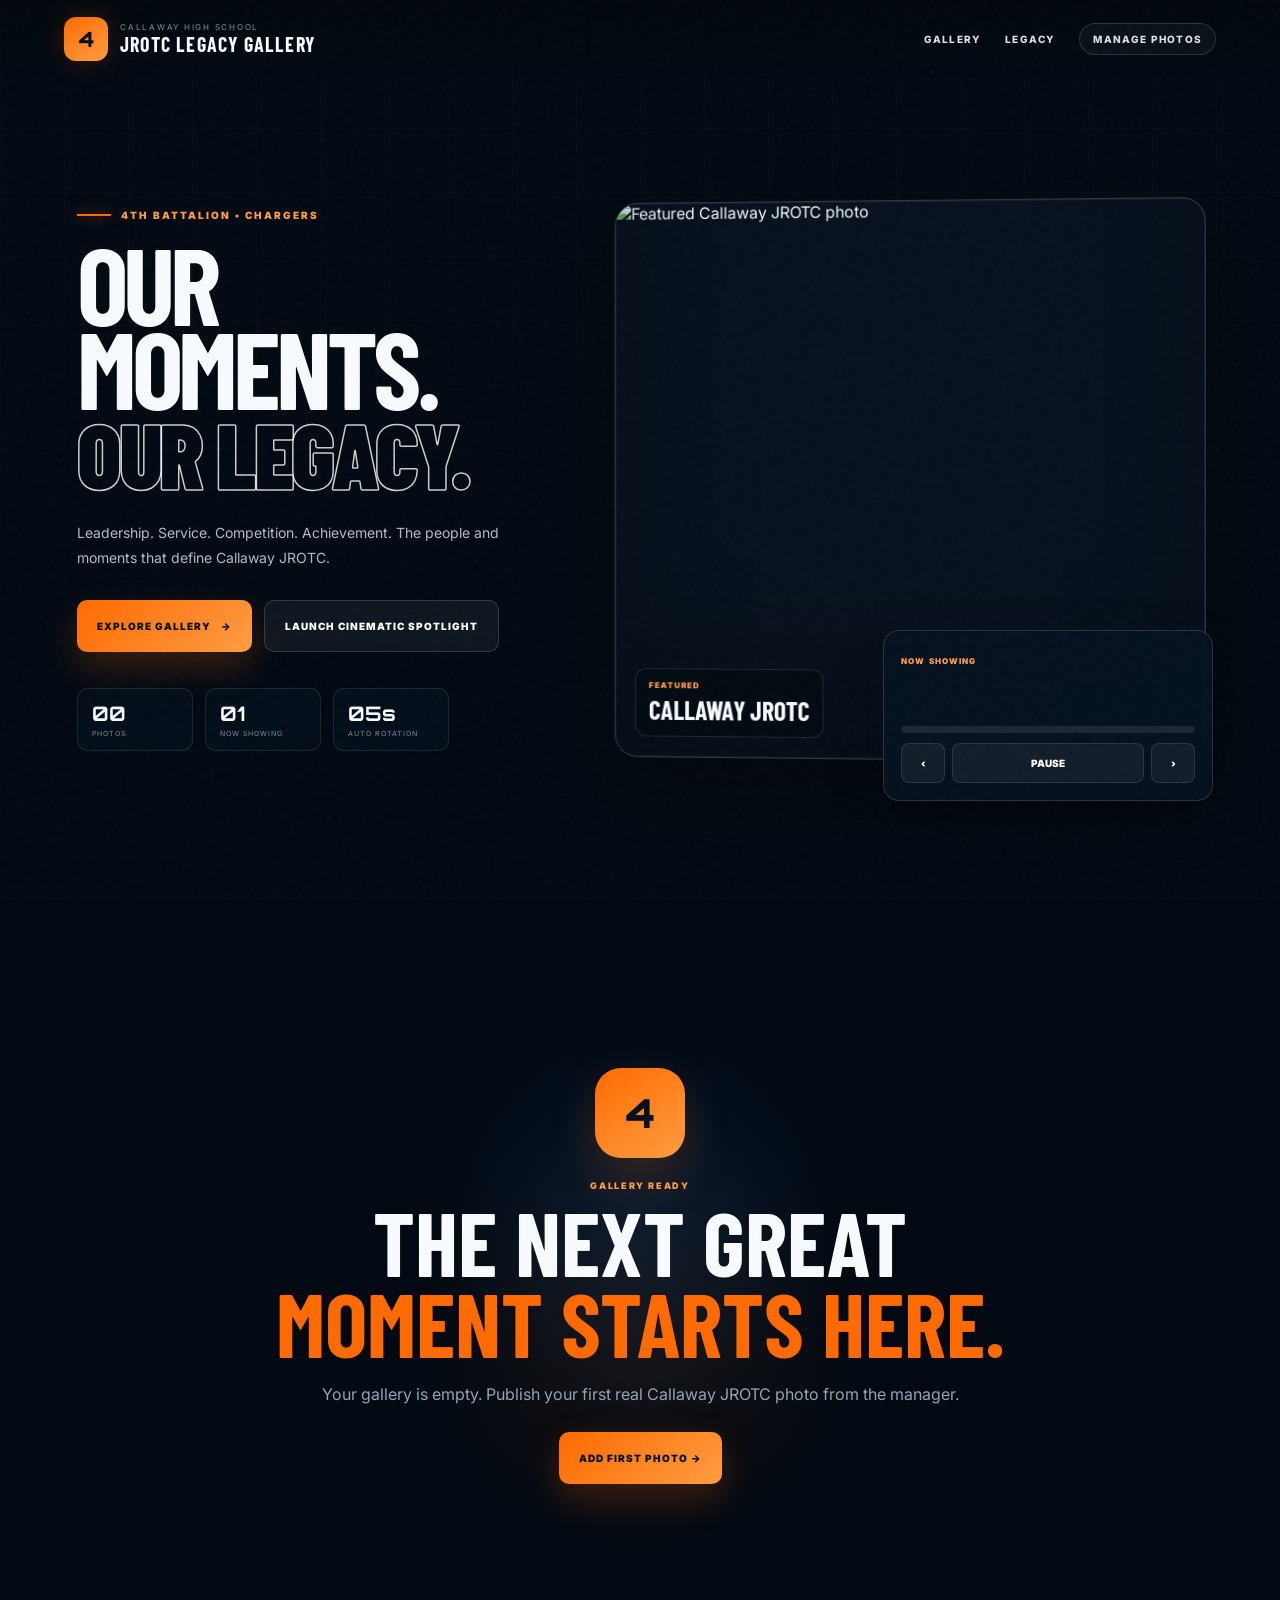
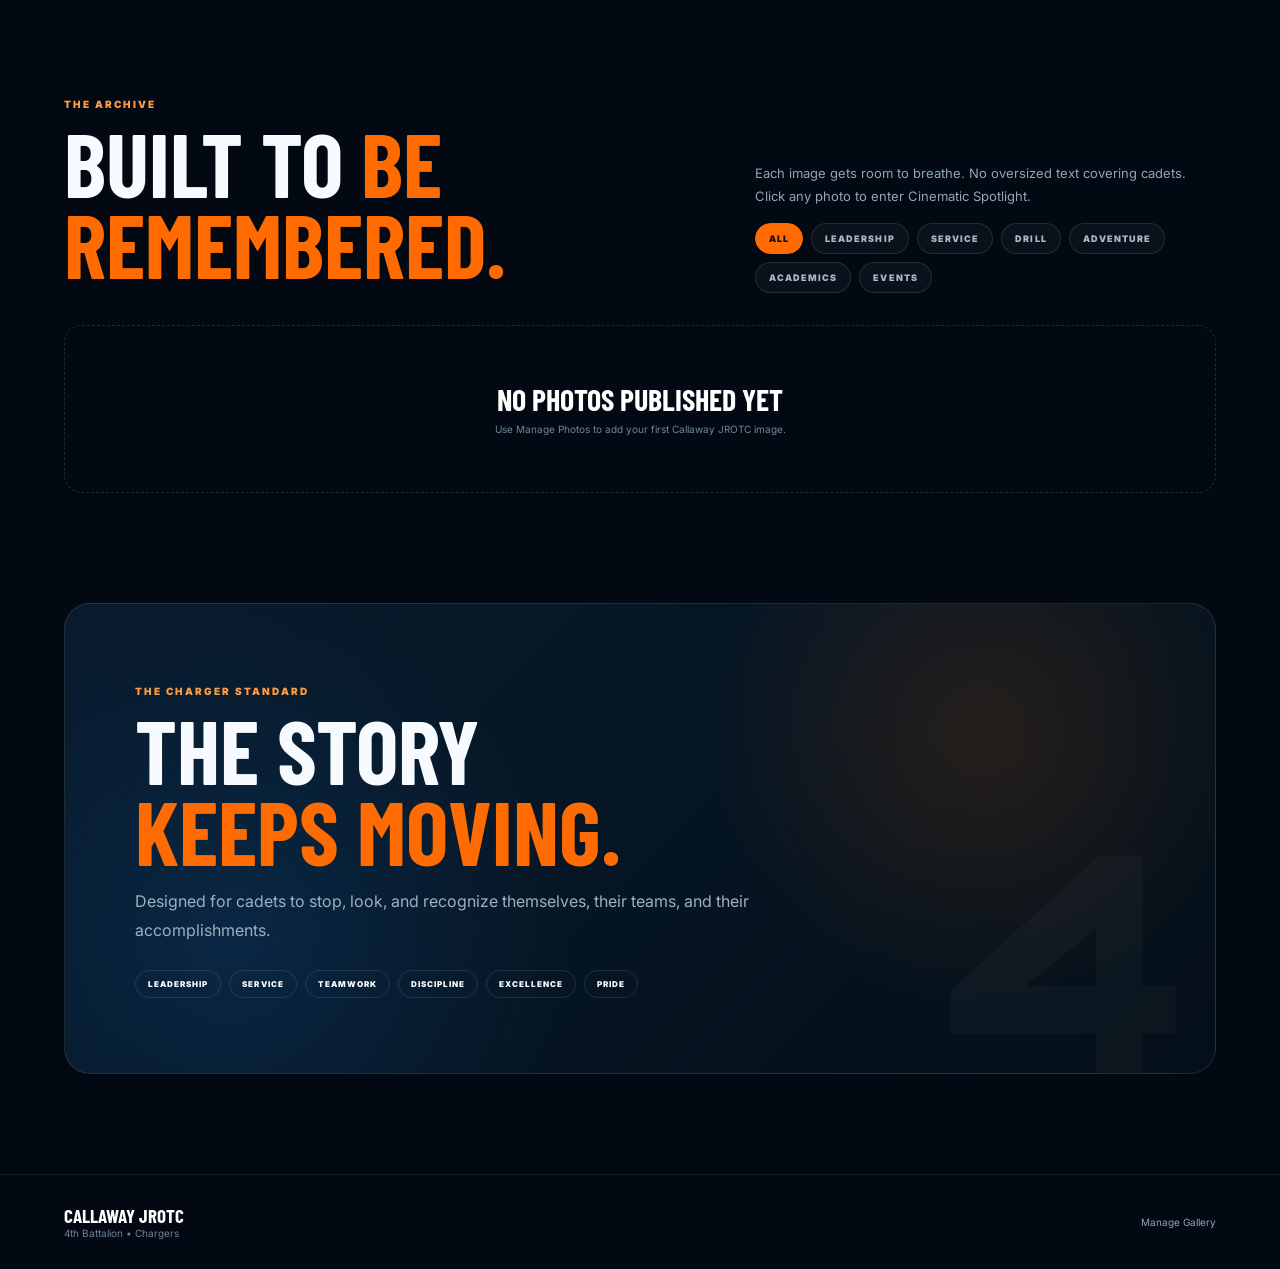
==== commit 550422e2: "Add files via upload" ====
--- a/index.html
+++ b/index.html
@@ -3,7 +3,7 @@
 <head>
   <meta charset="UTF-8">
   <meta name="viewport" content="width=device-width, initial-scale=1.0">
-  <meta name="theme-color" content="#030b14">
+  <meta name="theme-color" content="#020912">
   <title>Callaway JROTC Legacy Gallery</title>
   <link rel="preconnect" href="https://fonts.googleapis.com">
   <link rel="preconnect" href="https://fonts.gstatic.com" crossorigin>
@@ -11,11 +11,15 @@
   <link rel="stylesheet" href="style.css">
 </head>
 <body>
-  <div class="noise"></div>
+  <div class="grain"></div>
+
   <header class="topbar">
     <a href="#home" class="brand">
       <div class="brand-mark">4</div>
-      <div><span>CALLAWAY HIGH SCHOOL</span><strong>JROTC LEGACY GALLERY</strong></div>
+      <div>
+        <span>CALLAWAY HIGH SCHOOL</span>
+        <strong>JROTC LEGACY GALLERY</strong>
+      </div>
     </a>
     <nav>
       <a href="#gallery">Gallery</a>
@@ -25,51 +29,71 @@
   </header>
 
   <main>
-    <section class="hero" id="home">
-      <div id="heroSlides" class="hero-slides"></div>
-      <div class="hero-overlay"></div>
+    <section id="home" class="hero">
+      <div id="heroBlur" class="hero-blur"></div>
+      <div class="hero-vignette"></div>
       <div class="hero-grid"></div>
-      <div class="hero-content">
-        <div class="kicker"><span></span>4TH BATTALION • CHARGERS</div>
-        <h1><span>OUR MOMENTS.</span><em>OUR LEGACY.</em></h1>
-        <p>Leadership. Service. Competition. Achievement. This is the visual story of Callaway JROTC.</p>
-        <div class="hero-actions">
-          <a class="primary-btn" href="#gallery">ENTER GALLERY <span>→</span></a>
-          <button id="openHeroBtn" class="glass-btn">OPEN SPOTLIGHT</button>
+
+      <div class="hero-layout">
+        <div class="hero-copy">
+          <div class="kicker"><span></span>4TH BATTALION • CHARGERS</div>
+          <h1><span>OUR</span><span>MOMENTS.</span></h1>
+          <div class="outlined">OUR LEGACY.</div>
+          <p>Leadership. Service. Competition. Achievement. The people and moments that define Callaway JROTC.</p>
+
+          <div class="hero-actions">
+            <a href="#gallery" class="primary-btn">EXPLORE GALLERY <span>→</span></a>
+            <button id="spotlightBtn" class="glass-btn">LAUNCH CINEMATIC SPOTLIGHT</button>
+          </div>
+
+          <div class="hero-data">
+            <div><b id="photoCount">00</b><small>PHOTOS</small></div>
+            <div><b id="heroCurrent">01</b><small>NOW SHOWING</small></div>
+            <div><b>05s</b><small>AUTO ROTATION</small></div>
+          </div>
         </div>
-        <div class="hero-stats">
-          <div><b id="photoCount">00</b><small>PHOTOS</small></div>
-          <div><b>05s</b><small>AUTO ROTATION</small></div>
-          <div><b>∞</b><small>LOOP</small></div>
+
+        <div class="hero-photo-zone">
+          <div class="photo-frame-glow"></div>
+          <div class="photo-frame">
+            <img id="heroImage" alt="Featured Callaway JROTC photo">
+            <div class="photo-edge"></div>
+            <div class="photo-badge">
+              <span id="heroCategory">FEATURED</span>
+              <strong id="heroTitle">Callaway JROTC</strong>
+            </div>
+          </div>
+
+          <div class="hero-story-card">
+            <span>NOW SHOWING</span>
+            <p id="heroCaption"></p>
+            <div class="hero-progress"><div id="heroProgress"></div></div>
+            <div class="story-controls">
+              <button id="heroPrev">‹</button>
+              <button id="heroPlay">PAUSE</button>
+              <button id="heroNext">›</button>
+            </div>
+          </div>
         </div>
       </div>
-
-      <aside id="heroCard" class="hero-card" hidden>
-        <div class="hero-card-top"><span>NOW SHOWING</span><b id="heroCounter">01</b></div>
-        <h2 id="heroTitle"></h2>
-        <p id="heroCaption"></p>
-        <div class="hero-progress"><div id="heroProgressBar"></div></div>
-        <div class="hero-controls">
-          <button id="heroPrev">‹</button>
-          <button id="heroPause">PAUSE</button>
-          <button id="heroNext">›</button>
-        </div>
-      </aside>
     </section>
 
     <section id="emptyHero" class="empty-hero" hidden>
-      <div class="empty-icon">4</div>
-      <span class="micro">GALLERY READY</span>
-      <h2>Your Legacy Starts<br><em>With The First Photo.</em></h2>
-      <p>The gallery is intentionally empty. Add only your Callaway JROTC photos from the manager.</p>
-      <a href="admin.html" class="primary-btn">ADD FIRST PHOTO →</a>
+      <div class="empty-emblem">4</div>
+      <span>GALLERY READY</span>
+      <h2>THE NEXT GREAT<br><em>MOMENT STARTS HERE.</em></h2>
+      <p>Your gallery is empty. Publish your first real Callaway JROTC photo from the manager.</p>
+      <a class="primary-btn" href="admin.html">ADD FIRST PHOTO →</a>
     </section>
 
-    <section class="gallery-section" id="gallery">
+    <section id="gallery" class="gallery-section">
       <div class="section-head">
-        <div><span class="micro">THE ARCHIVE</span><h2>Every Photo <em>Tells The Story.</em></h2></div>
-        <div class="section-right">
-          <p>Open any image for cinematic full-screen autoplay. New published photos appear here without rebuilding the website.</p>
+        <div>
+          <span class="micro">THE ARCHIVE</span>
+          <h2>Built To <em>Be Remembered.</em></h2>
+        </div>
+        <div class="right-copy">
+          <p>Each image gets room to breathe. No oversized text covering cadets. Click any photo to enter Cinematic Spotlight.</p>
           <div class="filters">
             <button class="filter active" data-filter="all">ALL</button>
             <button class="filter" data-filter="leadership">LEADERSHIP</button>
@@ -81,45 +105,83 @@
           </div>
         </div>
       </div>
+
       <div id="galleryGrid" class="gallery-grid"></div>
       <div id="emptyGallery" class="empty-gallery" hidden>
         <strong>NO PHOTOS PUBLISHED YET</strong>
-        <span>Use Manage Photos to publish your first Callaway JROTC image.</span>
+        <span>Use Manage Photos to add your first Callaway JROTC image.</span>
       </div>
     </section>
 
-    <section class="legacy" id="legacy">
+    <section id="legacy" class="legacy">
       <div class="legacy-panel">
-        <span class="micro">THE CHARGER STANDARD</span>
-        <h2>Not Just A Gallery.<br><em>A Living Legacy.</em></h2>
-        <p>Built to spotlight cadet pride, leadership, teamwork, service, competition, and achievement on phones, computers, and large classroom displays.</p>
-        <div class="legacy-tags"><span>LEADERSHIP</span><span>SERVICE</span><span>TEAMWORK</span><span>DISCIPLINE</span><span>EXCELLENCE</span></div>
+        <div>
+          <span class="micro">THE CHARGER STANDARD</span>
+          <h2>THE STORY<br><em>KEEPS MOVING.</em></h2>
+          <p>Designed for cadets to stop, look, and recognize themselves, their teams, and their accomplishments.</p>
+        </div>
+        <div class="legacy-tags">
+          <span>LEADERSHIP</span><span>SERVICE</span><span>TEAMWORK</span>
+          <span>DISCIPLINE</span><span>EXCELLENCE</span><span>PRIDE</span>
+        </div>
         <div class="legacy-watermark">4</div>
       </div>
     </section>
   </main>
 
-  <footer><div><strong>CALLAWAY JROTC</strong><span>4th Battalion • Chargers</span></div><a href="admin.html">Manage Gallery</a></footer>
+  <footer>
+    <div><strong>CALLAWAY JROTC</strong><span>4th Battalion • Chargers</span></div>
+    <a href="admin.html">Manage Gallery</a>
+  </footer>
 
-  <div id="lightbox" class="lightbox" aria-hidden="true">
-    <button id="closeBtn" class="lightbox-close">×</button>
-    <button id="prevBtn" class="lightbox-nav prev">‹</button>
-    <div class="lightbox-shell">
-      <div class="lightbox-bar">
-        <div class="autoplay-pill">AUTOPLAY <b id="autoplayState">ON</b></div>
-        <button id="toggleAutoplay" class="lightbox-toggle">PAUSE AUTOPLAY</button>
+  <!-- CINEMATIC SPOTLIGHT -->
+  <div id="spotlight" class="spotlight" aria-hidden="true">
+    <div id="spotlightBg" class="spotlight-bg"></div>
+    <div class="spotlight-shade"></div>
+    <div class="spotlight-grid"></div>
+
+    <button id="closeSpotlight" class="spot-close">×</button>
+
+    <div class="spot-shell">
+      <div class="spot-top">
+        <div class="live-pill"><span class="live-dot"></span> CINEMATIC SPOTLIGHT</div>
+        <div class="spot-autoplay">
+          <span>AUTOPLAY</span>
+          <b id="autoplayState">ON</b>
+          <button id="toggleAutoplay">PAUSE</button>
+        </div>
       </div>
-      <div class="lightbox-stage">
-        <img id="lightboxImage" alt="">
-        <div id="bigNumber" class="big-number">01</div>
-        <div class="lightbox-progress"><div id="lightboxProgressBar"></div></div>
+
+      <div class="spot-main">
+        <button id="spotPrev" class="spot-arrow left">‹</button>
+
+        <div class="spot-photo-wrap">
+          <div class="spot-glow"></div>
+          <img id="spotImage" alt="">
+          <div class="spot-reflection"></div>
+          <div class="spot-progress"><div id="spotProgress"></div></div>
+        </div>
+
+        <button id="spotNext" class="spot-arrow right">›</button>
       </div>
-      <div class="lightbox-meta">
-        <div><span id="lbCategory"></span><h3 id="lbTitle"></h3><p id="lbCaption"></p></div>
-        <strong id="lbCounter"></strong>
+
+      <div class="spot-info">
+        <div class="spot-copy">
+          <span id="spotCategory"></span>
+          <h2 id="spotTitle"></h2>
+          <p id="spotCaption"></p>
+        </div>
+        <div class="spot-number">
+          <b id="spotCurrent">01</b>
+          <span>/</span>
+          <small id="spotTotal">01</small>
+        </div>
+      </div>
+
+      <div class="filmstrip-wrap">
+        <div id="filmstrip" class="filmstrip"></div>
       </div>
     </div>
-    <button id="nextBtn" class="lightbox-nav next">›</button>
   </div>
 
   <script src="app.js"></script>
--- a/style.css
+++ b/style.css
@@ -1 +1,77 @@
-:root{--orange:#ff6b00;--orange2:#ff9c42;--blue:#1775d1;--blue2:#37a0ff;--bg:#020912;--panel:#071827;--line:rgba(255,255,255,.1);--white:#f7fbff;--muted:#98acbf;--green:#74f2a7}*{box-sizing:border-box}html{scroll-behavior:smooth}body{margin:0;background:linear-gradient(180deg,#020912,#04111d);color:var(--white);font-family:Inter,Arial,sans-serif;overflow-x:hidden}body.locked{overflow:hidden}a{color:inherit}.noise{position:fixed;inset:0;z-index:999;pointer-events:none;opacity:.03;background-image:url("data:image/svg+xml,%3Csvg viewBox='0 0 160 160' xmlns='http://www.w3.org/2000/svg'%3E%3Cfilter id='n'%3E%3CfeTurbulence type='fractalNoise' baseFrequency='.8' numOctaves='4' stitchTiles='stitch'/%3E%3C/filter%3E%3Crect width='100%25' height='100%25' filter='url(%23n)'/%3E%3C/svg%3E")}.topbar{position:fixed;z-index:80;top:0;left:0;right:0;height:78px;padding:0 5vw;display:flex;align-items:center;justify-content:space-between;background:linear-gradient(to bottom,rgba(2,8,14,.96),rgba(2,8,14,.58),transparent);backdrop-filter:blur(12px)}.brand{display:flex;align-items:center;gap:12px;text-decoration:none}.brand-mark{width:44px;height:44px;border-radius:12px;display:grid;place-items:center;background:linear-gradient(145deg,var(--orange),var(--orange2));font-family:Orbitron;font-size:21px;font-weight:800;color:#07121e;box-shadow:0 0 30px rgba(255,107,0,.24)}.brand span{display:block;font-size:8px;letter-spacing:.22em;color:#7e93a7}.brand strong{font-family:Barlow Condensed;font-size:20px;letter-spacing:.06em}nav{display:flex;align-items:center;gap:24px}nav a{text-decoration:none;font-size:10px;font-weight:800;letter-spacing:.12em;text-transform:uppercase;color:#d4e0ea}.admin-link{padding:9px 13px;border:1px solid rgba(255,255,255,.14);border-radius:999px;background:rgba(255,255,255,.04)}.hero{min-height:100vh;position:relative;overflow:hidden;display:grid;grid-template-columns:minmax(0,1fr) 410px;gap:30px;align-items:end;padding:120px 6vw 70px}.hero-slides{position:absolute;inset:0}.hero-slide{position:absolute;inset:-1%;opacity:0;background-position:center;background-size:cover;transition:opacity .9s ease,transform 6s ease;transform:scale(1.07)}.hero-slide.active{opacity:1;transform:scale(1.01)}.hero-overlay{position:absolute;inset:0;background:radial-gradient(circle at 75% 45%,transparent 0 18%,rgba(2,9,18,.2) 43%,rgba(2,9,18,.9) 82%),linear-gradient(90deg,#020912 0%,rgba(2,9,18,.92) 30%,rgba(2,9,18,.42) 68%,rgba(2,9,18,.9) 100%),linear-gradient(to top,#020912 0%,transparent 42%)}.hero-grid{position:absolute;inset:0;background-image:linear-gradient(rgba(255,255,255,.025) 1px,transparent 1px),linear-gradient(90deg,rgba(255,255,255,.025) 1px,transparent 1px);background-size:64px 64px;mask-image:linear-gradient(to bottom,#000,transparent 86%)}.hero-content{position:relative;z-index:2;max-width:880px}.kicker,.micro{color:var(--orange2);font-size:10px;font-weight:800;letter-spacing:.2em;text-transform:uppercase}.kicker{display:flex;align-items:center;gap:10px}.kicker span{width:34px;height:2px;background:var(--orange);box-shadow:0 0 15px rgba(255,107,0,.75)}.hero h1{font-family:Barlow Condensed;font-size:clamp(84px,12vw,170px);font-weight:900;line-height:.82;letter-spacing:-.045em;text-transform:uppercase;margin:16px 0 0}.hero h1 span,.hero h1 em{display:block}.hero h1 em{font-style:normal;color:transparent;-webkit-text-stroke:1.5px rgba(255,255,255,.85)}.hero-content>p{max-width:690px;color:#b6c4d2;line-height:1.82;font-size:15px;margin-top:27px}.hero-actions{display:flex;gap:12px;margin-top:30px;flex-wrap:wrap}.primary-btn,.glass-btn{min-height:52px;padding:0 22px;border-radius:10px;display:inline-flex;align-items:center;justify-content:center;gap:12px;text-decoration:none;font-size:10px;font-weight:900;letter-spacing:.11em;cursor:pointer}.primary-btn{border:0;background:linear-gradient(135deg,var(--orange),var(--orange2));color:#07111d;box-shadow:0 15px 40px rgba(255,107,0,.24)}.glass-btn{border:1px solid rgba(255,255,255,.14);background:rgba(255,255,255,.055);color:white;backdrop-filter:blur(10px)}.hero-stats{display:flex;gap:12px;margin-top:40px}.hero-stats div{min-width:120px;padding:12px 14px;border:1px solid rgba(255,255,255,.11);border-radius:11px;background:rgba(6,20,34,.45);backdrop-filter:blur(10px)}.hero-stats b{display:block;font-family:Orbitron;font-size:20px}.hero-stats small{display:block;margin-top:3px;color:#768b9f;font-size:7px;letter-spacing:.14em}.hero-card{position:relative;z-index:2;align-self:end;margin-bottom:8px;padding:20px;border-radius:20px;border:1px solid rgba(255,255,255,.13);background:linear-gradient(180deg,rgba(8,25,42,.84),rgba(5,18,31,.65));backdrop-filter:blur(15px);box-shadow:0 28px 70px rgba(0,0,0,.3)}.hero-card-top{display:flex;justify-content:space-between;color:#ffb374;font-size:9px;font-weight:900;letter-spacing:.15em}.hero-card-top b{font-family:Orbitron}.hero-card h2{font-family:Barlow Condensed;font-size:48px;line-height:.92;text-transform:uppercase;margin:18px 0 0}.hero-card p{color:#9fb4c6;line-height:1.7;font-size:12px}.hero-progress{height:7px;border-radius:999px;background:rgba(255,255,255,.08);overflow:hidden;margin-top:16px}.hero-progress div{height:100%;width:0;background:linear-gradient(90deg,var(--orange),var(--orange2));box-shadow:0 0 16px rgba(255,107,0,.35)}.hero-controls{display:grid;grid-template-columns:48px 1fr 48px;gap:8px;margin-top:14px}.hero-controls button{height:44px;border-radius:9px;border:1px solid rgba(255,255,255,.12);background:rgba(255,255,255,.06);color:#fff;font-weight:800;cursor:pointer}.empty-hero{padding:130px 5vw 80px;text-align:center;min-height:74vh;display:flex;flex-direction:column;align-items:center;justify-content:center;background:radial-gradient(circle at 50% 40%,rgba(23,117,209,.14),transparent 30%),radial-gradient(circle at 50% 60%,rgba(255,107,0,.08),transparent 32%)}.empty-icon{width:94px;height:94px;border-radius:28px;display:grid;place-items:center;background:linear-gradient(145deg,var(--orange),var(--orange2));font-family:Orbitron;font-size:42px;font-weight:800;color:#06111d;box-shadow:0 20px 50px rgba(255,107,0,.2);margin-bottom:25px}.empty-hero h2,.section-head h2,.legacy h2{font-family:Barlow Condensed;font-size:clamp(58px,7vw,92px);line-height:.92;text-transform:uppercase;margin:9px 0}.empty-hero h2 em,.section-head h2 em,.legacy h2 em{font-style:normal;color:var(--orange)}.empty-hero p{max-width:650px;color:#91a5b8;line-height:1.75;margin:10px auto 25px}.gallery-section{padding:90px 5vw 110px;max-width:1600px;margin:auto}.section-head{display:flex;justify-content:space-between;align-items:end;gap:40px;margin-bottom:30px}.section-right p{max-width:540px;color:#91a4b6;line-height:1.75;font-size:13px}.filters{display:flex;flex-wrap:wrap;gap:8px;margin-top:17px}.filter{border:1px solid rgba(255,255,255,.11);background:rgba(255,255,255,.035);color:#a6b8c8;border-radius:999px;padding:9px 13px;font-size:9px;font-weight:900;letter-spacing:.12em;cursor:pointer}.filter.active,.filter:hover{background:var(--orange);border-color:var(--orange);color:#07111d}.gallery-grid{display:grid;grid-template-columns:repeat(12,1fr);grid-auto-flow:dense;gap:12px}.photo-card{position:relative;grid-column:span 4;height:340px;overflow:hidden;border-radius:18px;border:1px solid rgba(255,255,255,.09);background:#071726;cursor:pointer;box-shadow:0 18px 50px rgba(0,0,0,.22)}.photo-card.wide{grid-column:span 8}.photo-card.tall{height:500px}.photo-card img{width:100%;height:100%;object-fit:cover;transition:transform .7s ease,filter .35s}.photo-card:hover img{transform:scale(1.055);filter:saturate(1.08) contrast(1.04)}.photo-card:before{content:"";position:absolute;inset:0;z-index:1;background:linear-gradient(to top,rgba(2,8,14,.96),rgba(2,8,14,.18) 58%,transparent)}.card-num{position:absolute;z-index:2;top:14px;left:14px;padding:7px 9px;border-radius:999px;background:rgba(3,11,19,.5);border:1px solid rgba(255,255,255,.13);font-family:Orbitron;font-size:9px}.card-copy{position:absolute;left:18px;right:18px;bottom:18px;z-index:2}.card-copy span{font-size:8px;font-weight:900;letter-spacing:.18em;color:var(--orange2);text-transform:uppercase}.card-copy h3{font-family:Barlow Condensed;font-size:34px;line-height:.94;text-transform:uppercase;margin:6px 0 0}.card-copy p{font-size:11px;line-height:1.55;color:#9fb1c1;margin:7px 0 0}.empty-gallery{padding:55px;border:1px dashed rgba(255,255,255,.14);border-radius:18px;text-align:center;color:#7e93a7}.empty-gallery strong{display:block;color:white;font-family:Barlow Condensed;font-size:30px}.empty-gallery span{font-size:11px}.legacy{padding:0 5vw 100px}.legacy-panel{position:relative;overflow:hidden;max-width:1500px;margin:auto;padding:75px 70px;border-radius:26px;border:1px solid rgba(255,255,255,.1);background:radial-gradient(circle at 80% 30%,rgba(255,107,0,.13),transparent 28%),radial-gradient(circle at 15% 70%,rgba(23,117,209,.18),transparent 33%),linear-gradient(135deg,#081b2e,#040f18)}.legacy p{max-width:760px;color:#9db0c1;line-height:1.85}.legacy-tags{display:flex;gap:8px;flex-wrap:wrap;margin-top:24px}.legacy-tags span{padding:8px 12px;border-radius:999px;border:1px solid rgba(255,255,255,.11);font-size:8px;font-weight:900;letter-spacing:.13em}.legacy-watermark{position:absolute;right:2vw;bottom:-105px;font-family:Orbitron;font-size:330px;font-weight:800;color:rgba(255,255,255,.025)}footer{min-height:96px;padding:24px 5vw;border-top:1px solid rgba(255,255,255,.08);display:flex;align-items:center;justify-content:space-between;color:#708497;font-size:10px}footer strong{display:block;color:white;font-family:Barlow Condensed;font-size:19px}footer a{text-decoration:none;color:#91a6b9}.lightbox{position:fixed;inset:0;z-index:200;display:none;align-items:center;justify-content:center;padding:30px 84px;background:rgba(1,6,11,.97);backdrop-filter:blur(20px)}.lightbox.open{display:flex}.lightbox-shell{width:min(1280px,86vw)}.lightbox-bar{display:flex;justify-content:space-between;align-items:center;margin-bottom:12px}.autoplay-pill{padding:8px 12px;border-radius:999px;border:1px solid rgba(255,255,255,.12);background:rgba(255,255,255,.05);font-size:9px;font-weight:900;letter-spacing:.1em}.autoplay-pill b{color:var(--green);margin-left:8px}.lightbox-toggle{padding:10px 13px;border-radius:9px;border:1px solid rgba(255,255,255,.12);background:rgba(255,255,255,.06);color:#fff;font-size:9px;font-weight:900;cursor:pointer}.lightbox-stage{position:relative;height:min(72vh,760px);border-radius:18px;overflow:hidden;background:#02070c;border:1px solid rgba(255,255,255,.08);box-shadow:0 24px 70px rgba(0,0,0,.35)}.lightbox-stage img{width:100%;height:100%;object-fit:contain}.big-number{position:absolute;right:20px;bottom:-26px;font-family:Orbitron;font-size:90px;font-weight:800;color:rgba(255,255,255,.08)}.lightbox-progress{position:absolute;left:18px;right:18px;bottom:18px;height:8px;border-radius:999px;overflow:hidden;background:rgba(255,255,255,.1)}.lightbox-progress div{height:100%;width:0;background:linear-gradient(90deg,var(--orange),var(--orange2))}.lightbox-meta{display:flex;justify-content:space-between;gap:30px;padding-top:15px}.lightbox-meta span{font-size:9px;font-weight:900;letter-spacing:.16em;color:var(--orange2);text-transform:uppercase}.lightbox-meta h3{font-family:Barlow Condensed;font-size:40px;line-height:.94;text-transform:uppercase;margin:5px 0}.lightbox-meta p{color:#98acbe;font-size:12px;line-height:1.7;margin:5px 0}.lightbox-meta>strong{font-family:Orbitron;font-size:11px;color:#d8e5f0;align-self:center}.lightbox-close,.lightbox-nav{position:absolute;z-index:4;border:1px solid rgba(255,255,255,.12);background:rgba(255,255,255,.06);color:#fff;cursor:pointer}.lightbox-close{top:20px;right:22px;width:44px;height:44px;border-radius:50%;font-size:28px}.lightbox-nav{top:50%;transform:translateY(-50%);width:50px;height:72px;border-radius:12px;font-size:38px}.lightbox-nav.prev{left:20px}.lightbox-nav.next{right:20px}@media(max-width:1050px){.hero{grid-template-columns:1fr}.hero-card{max-width:520px}.section-head{flex-direction:column;align-items:flex-start}.photo-card,.photo-card.wide{grid-column:span 6}}@media(max-width:700px){.topbar{height:70px;padding:0 16px;background:rgba(2,8,14,.94)}nav a:not(.admin-link){display:none}.brand span{font-size:6px}.brand strong{font-size:15px}.brand-mark{width:38px;height:38px}.hero{min-height:96vh;padding:110px 20px 55px}.hero h1{font-size:clamp(76px,23vw,118px)}.hero-content>p{font-size:13px}.hero-actions{flex-direction:column;max-width:340px}.hero-stats{overflow-x:auto}.hero-stats div{min-width:105px}.empty-hero{padding:110px 18px 70px}.gallery-section{padding:70px 15px}.photo-card,.photo-card.wide{grid-column:span 12;height:300px}.photo-card.tall{height:420px}.legacy{padding:0 15px 70px}.legacy-panel{padding:48px 22px}.legacy-watermark{font-size:230px}footer{flex-direction:column;align-items:flex-start;gap:8px}.lightbox{padding:72px 12px 18px}.lightbox-shell{width:100%}.lightbox-stage{height:62vh}.lightbox-bar{gap:8px}.lightbox-nav{top:auto;bottom:16px;width:42px;height:42px;border-radius:50%;font-size:24px}.lightbox-nav.prev{left:auto;right:66px}.lightbox-nav.next{right:16px}.lightbox-meta{flex-direction:column;padding-right:92px}}+:root{
+  --orange:#ff6b00;--orange2:#ff9c42;--blue:#1775d1;--blue2:#3a9fff;
+  --bg:#020912;--panel:#071827;--line:rgba(255,255,255,.1);
+  --white:#f7fbff;--muted:#98acbf;--green:#72f1a6;
+}
+*{box-sizing:border-box}
+html{scroll-behavior:smooth}
+body{margin:0;background:#020912;color:var(--white);font-family:Inter,Arial,sans-serif;overflow-x:hidden}
+body.locked{overflow:hidden}
+a{color:inherit}
+button{font:inherit}
+.grain{position:fixed;inset:0;z-index:999;pointer-events:none;opacity:.028;background-image:url("data:image/svg+xml,%3Csvg viewBox='0 0 180 180' xmlns='http://www.w3.org/2000/svg'%3E%3Cfilter id='n'%3E%3CfeTurbulence type='fractalNoise' baseFrequency='.85' numOctaves='4' stitchTiles='stitch'/%3E%3C/filter%3E%3Crect width='100%25' height='100%25' filter='url(%23n)'/%3E%3C/svg%3E")}
+
+.topbar{position:fixed;z-index:80;top:0;left:0;right:0;height:78px;padding:0 5vw;display:flex;align-items:center;justify-content:space-between;background:linear-gradient(to bottom,rgba(1,7,13,.96),rgba(1,7,13,.58),transparent);backdrop-filter:blur(12px)}
+.brand{display:flex;gap:12px;align-items:center;text-decoration:none}
+.brand-mark{width:44px;height:44px;border-radius:12px;display:grid;place-items:center;background:linear-gradient(145deg,var(--orange),var(--orange2));color:#07111d;font-family:Orbitron;font-size:21px;font-weight:800;box-shadow:0 0 28px rgba(255,107,0,.22)}
+.brand span{display:block;font-size:8px;letter-spacing:.22em;color:#7d91a5}.brand strong{font-family:Barlow Condensed;font-size:20px;letter-spacing:.06em}
+nav{display:flex;gap:24px;align-items:center}nav a{text-decoration:none;color:#d7e2eb;font-size:10px;font-weight:800;letter-spacing:.12em;text-transform:uppercase}
+.admin-link{padding:9px 13px;border:1px solid rgba(255,255,255,.14);border-radius:999px;background:rgba(255,255,255,.04)}
+
+.hero{min-height:100vh;position:relative;overflow:hidden;padding:115px 6vw 55px;display:flex;align-items:center}
+.hero-blur{position:absolute;inset:-5%;background-position:center;background-size:cover;filter:blur(42px) saturate(.85);transform:scale(1.12);opacity:.46;transition:background-image .7s ease}
+.hero-vignette{position:absolute;inset:0;background:radial-gradient(circle at 72% 45%,rgba(2,9,18,.1),rgba(2,9,18,.55) 48%,#020912 90%),linear-gradient(90deg,#020912 0%,rgba(2,9,18,.87) 39%,rgba(2,9,18,.45) 65%,rgba(2,9,18,.87) 100%)}
+.hero-grid{position:absolute;inset:0;background-image:linear-gradient(rgba(255,255,255,.024) 1px,transparent 1px),linear-gradient(90deg,rgba(255,255,255,.024) 1px,transparent 1px);background-size:64px 64px;mask-image:linear-gradient(to bottom,#000,transparent 90%)}
+.hero-layout{position:relative;z-index:2;width:100%;display:grid;grid-template-columns:minmax(460px,.9fr) minmax(560px,1.1fr);gap:50px;align-items:center;max-width:1560px;margin:auto}
+.hero-copy{padding:20px 0}
+.kicker,.micro{font-size:10px;font-weight:900;letter-spacing:.2em;color:var(--orange2);text-transform:uppercase}
+.kicker{display:flex;align-items:center;gap:10px}.kicker span{width:34px;height:2px;background:var(--orange);box-shadow:0 0 14px rgba(255,107,0,.7)}
+.hero h1{font-family:Barlow Condensed;font-size:clamp(82px,8.5vw,136px);line-height:.78;text-transform:uppercase;margin:20px 0 0;letter-spacing:-.045em}.hero h1 span{display:block}
+.outlined{font-family:Barlow Condensed;font-size:clamp(72px,7.2vw,116px);line-height:.86;font-weight:900;text-transform:uppercase;color:transparent;-webkit-text-stroke:1.5px rgba(255,255,255,.8);letter-spacing:-.035em;margin-top:4px}
+.hero-copy>p{max-width:570px;color:#aebdcc;line-height:1.82;font-size:14px;margin-top:26px}
+.hero-actions{display:flex;gap:12px;flex-wrap:wrap;margin-top:30px}
+.primary-btn,.glass-btn{min-height:52px;padding:0 20px;border-radius:10px;display:inline-flex;align-items:center;justify-content:center;gap:10px;text-decoration:none;font-size:10px;font-weight:900;letter-spacing:.1em;cursor:pointer}
+.primary-btn{background:linear-gradient(135deg,var(--orange),var(--orange2));border:0;color:#07111d;box-shadow:0 14px 36px rgba(255,107,0,.22)}
+.glass-btn{border:1px solid rgba(255,255,255,.15);background:rgba(255,255,255,.055);color:#fff;backdrop-filter:blur(10px)}
+.hero-data{display:flex;gap:12px;margin-top:36px}.hero-data div{min-width:116px;padding:12px 14px;border-radius:11px;border:1px solid rgba(255,255,255,.1);background:rgba(5,19,32,.55)}.hero-data b{display:block;font-family:Orbitron;font-size:20px}.hero-data small{display:block;margin-top:3px;font-size:7px;letter-spacing:.14em;color:#75899c}
+
+.hero-photo-zone{position:relative;min-height:690px;display:flex;align-items:center;justify-content:center}
+.photo-frame-glow{position:absolute;width:80%;height:68%;border-radius:50%;background:radial-gradient(circle,rgba(255,107,0,.18),rgba(23,117,209,.08) 46%,transparent 72%);filter:blur(34px)}
+.photo-frame{position:relative;width:min(760px,100%);height:560px;border-radius:24px;overflow:hidden;background:#07111d;border:1px solid rgba(255,255,255,.16);box-shadow:0 32px 90px rgba(0,0,0,.42);transform:perspective(1400px) rotateY(-3deg)}
+.photo-frame img{width:100%;height:100%;object-fit:cover;display:block;transition:opacity .45s ease,transform 5.4s ease}.photo-frame img.motion{transform:scale(1.035)}
+.photo-edge{position:absolute;inset:0;pointer-events:none;box-shadow:inset 0 0 0 1px rgba(255,255,255,.06),inset 0 -100px 100px rgba(0,0,0,.22)}
+.photo-badge{position:absolute;left:20px;bottom:20px;padding:11px 13px;border-radius:11px;background:rgba(2,9,17,.7);backdrop-filter:blur(10px);border:1px solid rgba(255,255,255,.12)}.photo-badge span{display:block;font-size:8px;font-weight:900;letter-spacing:.15em;color:var(--orange2)}.photo-badge strong{display:block;margin-top:4px;font-family:Barlow Condensed;font-size:26px;text-transform:uppercase}
+.hero-story-card{position:absolute;right:-10px;bottom:24px;width:330px;padding:17px;border-radius:16px;background:rgba(5,19,32,.82);backdrop-filter:blur(16px);border:1px solid rgba(255,255,255,.14);box-shadow:0 20px 50px rgba(0,0,0,.3)}
+.hero-story-card>span{font-size:8px;font-weight:900;letter-spacing:.14em;color:var(--orange2)}.hero-story-card p{min-height:36px;color:#9fb2c3;font-size:11px;line-height:1.55}
+.hero-progress{height:7px;border-radius:999px;background:rgba(255,255,255,.09);overflow:hidden}.hero-progress div{height:100%;width:0;background:linear-gradient(90deg,var(--orange),var(--orange2))}
+.story-controls{display:grid;grid-template-columns:44px 1fr 44px;gap:7px;margin-top:10px}.story-controls button{height:40px;border-radius:8px;border:1px solid rgba(255,255,255,.11);background:rgba(255,255,255,.055);color:#fff;font-size:10px;font-weight:900;cursor:pointer}
+
+.empty-hero{min-height:78vh;padding:120px 20px 70px;display:flex;flex-direction:column;align-items:center;justify-content:center;text-align:center;background:radial-gradient(circle at 50% 45%,rgba(23,117,209,.14),transparent 28%),radial-gradient(circle at 50% 62%,rgba(255,107,0,.08),transparent 30%)}
+.empty-emblem{width:90px;height:90px;border-radius:26px;display:grid;place-items:center;background:linear-gradient(145deg,var(--orange),var(--orange2));font-family:Orbitron;font-size:40px;font-weight:800;color:#06111d;box-shadow:0 18px 50px rgba(255,107,0,.2);margin-bottom:22px}.empty-hero>span{font-size:9px;font-weight:900;letter-spacing:.18em;color:var(--orange2)}.empty-hero h2,.section-head h2,.legacy h2{font-family:Barlow Condensed;font-size:clamp(58px,7vw,92px);line-height:.9;text-transform:uppercase;margin:10px 0}.empty-hero h2 em,.section-head h2 em,.legacy h2 em{font-style:normal;color:var(--orange)}.empty-hero p{max-width:650px;color:#91a5b8;line-height:1.75;margin:8px auto 24px}
+
+.gallery-section{padding:90px 5vw 110px;max-width:1600px;margin:auto}.section-head{display:flex;justify-content:space-between;gap:42px;align-items:end;margin-bottom:32px}.right-copy p{max-width:530px;color:#91a5b7;font-size:13px;line-height:1.75}.filters{display:flex;flex-wrap:wrap;gap:8px;margin-top:16px}.filter{border:1px solid rgba(255,255,255,.11);background:rgba(255,255,255,.035);color:#a6b8c8;border-radius:999px;padding:9px 13px;font-size:9px;font-weight:900;letter-spacing:.12em;cursor:pointer}.filter.active,.filter:hover{background:var(--orange);border-color:var(--orange);color:#07111d}
+.gallery-grid{display:grid;grid-template-columns:repeat(12,1fr);grid-auto-flow:dense;gap:13px}.photo-card{position:relative;grid-column:span 4;height:340px;overflow:hidden;border-radius:18px;border:1px solid rgba(255,255,255,.09);background:#071827;cursor:pointer;box-shadow:0 16px 42px rgba(0,0,0,.2)}.photo-card.wide{grid-column:span 8}.photo-card.tall{height:500px}.photo-card img{width:100%;height:100%;object-fit:cover;transition:transform .65s ease,filter .35s}.photo-card:hover img{transform:scale(1.045);filter:saturate(1.07) contrast(1.03)}.photo-card:before{content:"";position:absolute;inset:0;z-index:1;background:linear-gradient(to top,rgba(2,8,14,.96),rgba(2,8,14,.15) 52%,transparent 72%)}.card-num{position:absolute;z-index:2;top:14px;left:14px;padding:7px 9px;border-radius:999px;background:rgba(3,11,19,.55);border:1px solid rgba(255,255,255,.13);font-family:Orbitron;font-size:9px}.card-copy{position:absolute;z-index:2;left:18px;right:18px;bottom:18px}.card-copy span{font-size:8px;font-weight:900;letter-spacing:.17em;color:var(--orange2);text-transform:uppercase}.card-copy h3{font-family:Barlow Condensed;font-size:34px;line-height:.94;text-transform:uppercase;margin:6px 0 0}.card-copy p{font-size:11px;color:#9fb1c1;line-height:1.55;margin:7px 0 0}.empty-gallery{padding:55px;text-align:center;border:1px dashed rgba(255,255,255,.13);border-radius:18px;color:#71879a}.empty-gallery strong{display:block;font-family:Barlow Condensed;font-size:30px;color:#fff}.empty-gallery span{font-size:10px}
+
+.legacy{padding:0 5vw 100px}.legacy-panel{position:relative;overflow:hidden;max-width:1500px;margin:auto;padding:75px 70px;border-radius:26px;border:1px solid rgba(255,255,255,.1);background:radial-gradient(circle at 80% 28%,rgba(255,107,0,.13),transparent 28%),radial-gradient(circle at 15% 72%,rgba(23,117,209,.17),transparent 32%),linear-gradient(135deg,#081b2e,#040f18)}.legacy p{max-width:720px;color:#9db0c1;line-height:1.85}.legacy-tags{display:flex;gap:8px;flex-wrap:wrap;margin-top:24px}.legacy-tags span{padding:8px 12px;border-radius:999px;border:1px solid rgba(255,255,255,.11);font-size:8px;font-weight:900;letter-spacing:.13em}.legacy-watermark{position:absolute;right:2vw;bottom:-100px;font-family:Orbitron;font-size:330px;font-weight:800;color:rgba(255,255,255,.026)}
+
+footer{min-height:95px;padding:24px 5vw;border-top:1px solid rgba(255,255,255,.08);display:flex;justify-content:space-between;align-items:center;color:#718497;font-size:10px}footer strong{display:block;color:#fff;font-family:Barlow Condensed;font-size:19px}footer a{text-decoration:none;color:#91a6b9}
+
+/* SPOTLIGHT */
+.spotlight{position:fixed;inset:0;z-index:200;display:none;background:#01060b;overflow:hidden}.spotlight.open{display:block}
+.spotlight-bg{position:absolute;inset:-6%;background-position:center;background-size:cover;filter:blur(55px) saturate(.72);opacity:.5;transform:scale(1.15);transition:background-image .65s ease}
+.spotlight-shade{position:absolute;inset:0;background:radial-gradient(circle at 50% 45%,rgba(0,0,0,.12),rgba(1,6,11,.72) 64%,#01060b 95%),linear-gradient(180deg,rgba(1,6,11,.32),rgba(1,6,11,.76))}
+.spotlight-grid{position:absolute;inset:0;background-image:linear-gradient(rgba(255,255,255,.02) 1px,transparent 1px),linear-gradient(90deg,rgba(255,255,255,.02) 1px,transparent 1px);background-size:72px 72px;mask-image:radial-gradient(circle at center,#000,transparent 92%)}
+.spot-close{position:absolute;z-index:5;right:24px;top:20px;width:46px;height:46px;border-radius:50%;border:1px solid rgba(255,255,255,.14);background:rgba(255,255,255,.07);color:#fff;font-size:29px;cursor:pointer;backdrop-filter:blur(12px)}
+.spot-shell{position:relative;z-index:2;height:100%;max-width:1500px;margin:auto;padding:24px 5vw 20px;display:grid;grid-template-rows:auto minmax(0,1fr) auto auto;gap:13px}
+.spot-top{display:flex;justify-content:space-between;align-items:center}.live-pill{display:inline-flex;align-items:center;gap:8px;padding:8px 11px;border-radius:999px;border:1px solid rgba(255,255,255,.12);background:rgba(255,255,255,.05);font-size:8px;font-weight:900;letter-spacing:.13em}.live-dot{width:7px;height:7px;border-radius:50%;background:var(--orange);box-shadow:0 0 12px rgba(255,107,0,.9)}
+.spot-autoplay{display:flex;align-items:center;gap:9px;font-size:8px;font-weight:900;letter-spacing:.12em}.spot-autoplay b{color:var(--green);font-family:Orbitron}.spot-autoplay button{height:36px;padding:0 12px;border-radius:8px;border:1px solid rgba(255,255,255,.12);background:rgba(255,255,255,.055);color:#fff;font-size:8px;font-weight:900;cursor:pointer}
+.spot-main{position:relative;display:flex;align-items:center;justify-content:center;min-height:0;padding:0 65px}.spot-photo-wrap{position:relative;height:100%;max-height:650px;width:min(1050px,100%);display:flex;align-items:center;justify-content:center}.spot-glow{position:absolute;inset:8% 3%;border-radius:45%;background:radial-gradient(circle,rgba(255,107,0,.18),rgba(23,117,209,.10) 45%,transparent 70%);filter:blur(34px)}
+.spot-photo-wrap img{position:relative;z-index:2;max-width:100%;max-height:100%;width:auto;height:auto;object-fit:contain;border-radius:14px;border:1px solid rgba(255,255,255,.12);box-shadow:0 26px 80px rgba(0,0,0,.48);transition:opacity .35s ease,transform .7s cubic-bezier(.2,.75,.2,1)}.spot-photo-wrap img.enter{opacity:.15;transform:scale(.965) translateY(10px)}.spot-photo-wrap img.show{opacity:1;transform:scale(1) translateY(0)}
+.spot-reflection{position:absolute;z-index:1;left:12%;right:12%;bottom:-12px;height:32px;background:linear-gradient(90deg,transparent,rgba(255,107,0,.16),rgba(23,117,209,.12),transparent);filter:blur(17px)}
+.spot-progress{position:absolute;z-index:3;left:10%;right:10%;bottom:10px;height:7px;border-radius:999px;background:rgba(0,0,0,.38);overflow:hidden;backdrop-filter:blur(5px)}.spot-progress div{height:100%;width:0;background:linear-gradient(90deg,var(--orange),var(--orange2));box-shadow:0 0 15px rgba(255,107,0,.35)}
+.spot-arrow{position:absolute;z-index:4;top:50%;transform:translateY(-50%);width:52px;height:72px;border-radius:13px;border:1px solid rgba(255,255,255,.14);background:rgba(255,255,255,.065);color:#fff;font-size:38px;cursor:pointer;backdrop-filter:blur(12px)}.spot-arrow.left{left:0}.spot-arrow.right{right:0}
+.spot-info{display:flex;justify-content:space-between;align-items:end;gap:30px}.spot-copy span{font-size:9px;font-weight:900;letter-spacing:.17em;color:var(--orange2);text-transform:uppercase}.spot-copy h2{font-family:Barlow Condensed;font-size:46px;line-height:.9;text-transform:uppercase;margin:5px 0}.spot-copy p{margin:4px 0;color:#9eb0c0;font-size:11px;line-height:1.55}.spot-number{display:flex;align-items:baseline;gap:7px;font-family:Orbitron}.spot-number b{font-size:30px}.spot-number span{color:#66798b}.spot-number small{font-size:13px;color:#90a4b7}
+.filmstrip-wrap{overflow:hidden}.filmstrip{display:flex;gap:8px;overflow-x:auto;padding-bottom:3px;scrollbar-width:thin}.film-thumb{position:relative;flex:0 0 105px;height:68px;border-radius:9px;overflow:hidden;border:1px solid rgba(255,255,255,.12);opacity:.5;cursor:pointer;transition:.25s}.film-thumb img{width:100%;height:100%;object-fit:cover}.film-thumb.active{opacity:1;border-color:var(--orange);box-shadow:0 0 0 1px var(--orange),0 0 18px rgba(255,107,0,.18);transform:translateY(-2px)}
+
+@media(max-width:1150px){.hero-layout{grid-template-columns:1fr}.hero-photo-zone{min-height:590px}.hero-copy{max-width:800px}.photo-frame{width:min(850px,100%)}.section-head{flex-direction:column;align-items:flex-start}.photo-card,.photo-card.wide{grid-column:span 6}}
+@media(max-width:720px){.topbar{height:70px;padding:0 16px;background:rgba(2,8,14,.94)}nav a:not(.admin-link){display:none}.brand span{font-size:6px}.brand strong{font-size:15px}.brand-mark{width:38px;height:38px}.hero{padding:105px 18px 45px}.hero-layout{gap:20px}.hero h1{font-size:80px}.outlined{font-size:67px}.hero-copy>p{font-size:13px}.hero-actions{flex-direction:column}.hero-data{overflow-x:auto}.hero-photo-zone{min-height:460px}.photo-frame{height:390px;transform:none}.hero-story-card{width:calc(100% - 18px);right:9px;bottom:-10px}.gallery-section{padding:70px 15px}.photo-card,.photo-card.wide{grid-column:span 12;height:300px}.photo-card.tall{height:420px}.legacy{padding:0 15px 70px}.legacy-panel{padding:46px 22px}.legacy-watermark{font-size:220px}.spot-shell{padding:18px 12px 12px}.spot-main{padding:0 45px}.spot-arrow{width:38px;height:48px;font-size:27px}.spot-info{align-items:flex-start;flex-direction:column;gap:5px}.spot-copy h2{font-size:36px}.film-thumb{flex-basis:85px;height:56px}footer{flex-direction:column;align-items:flex-start;gap:8px}}
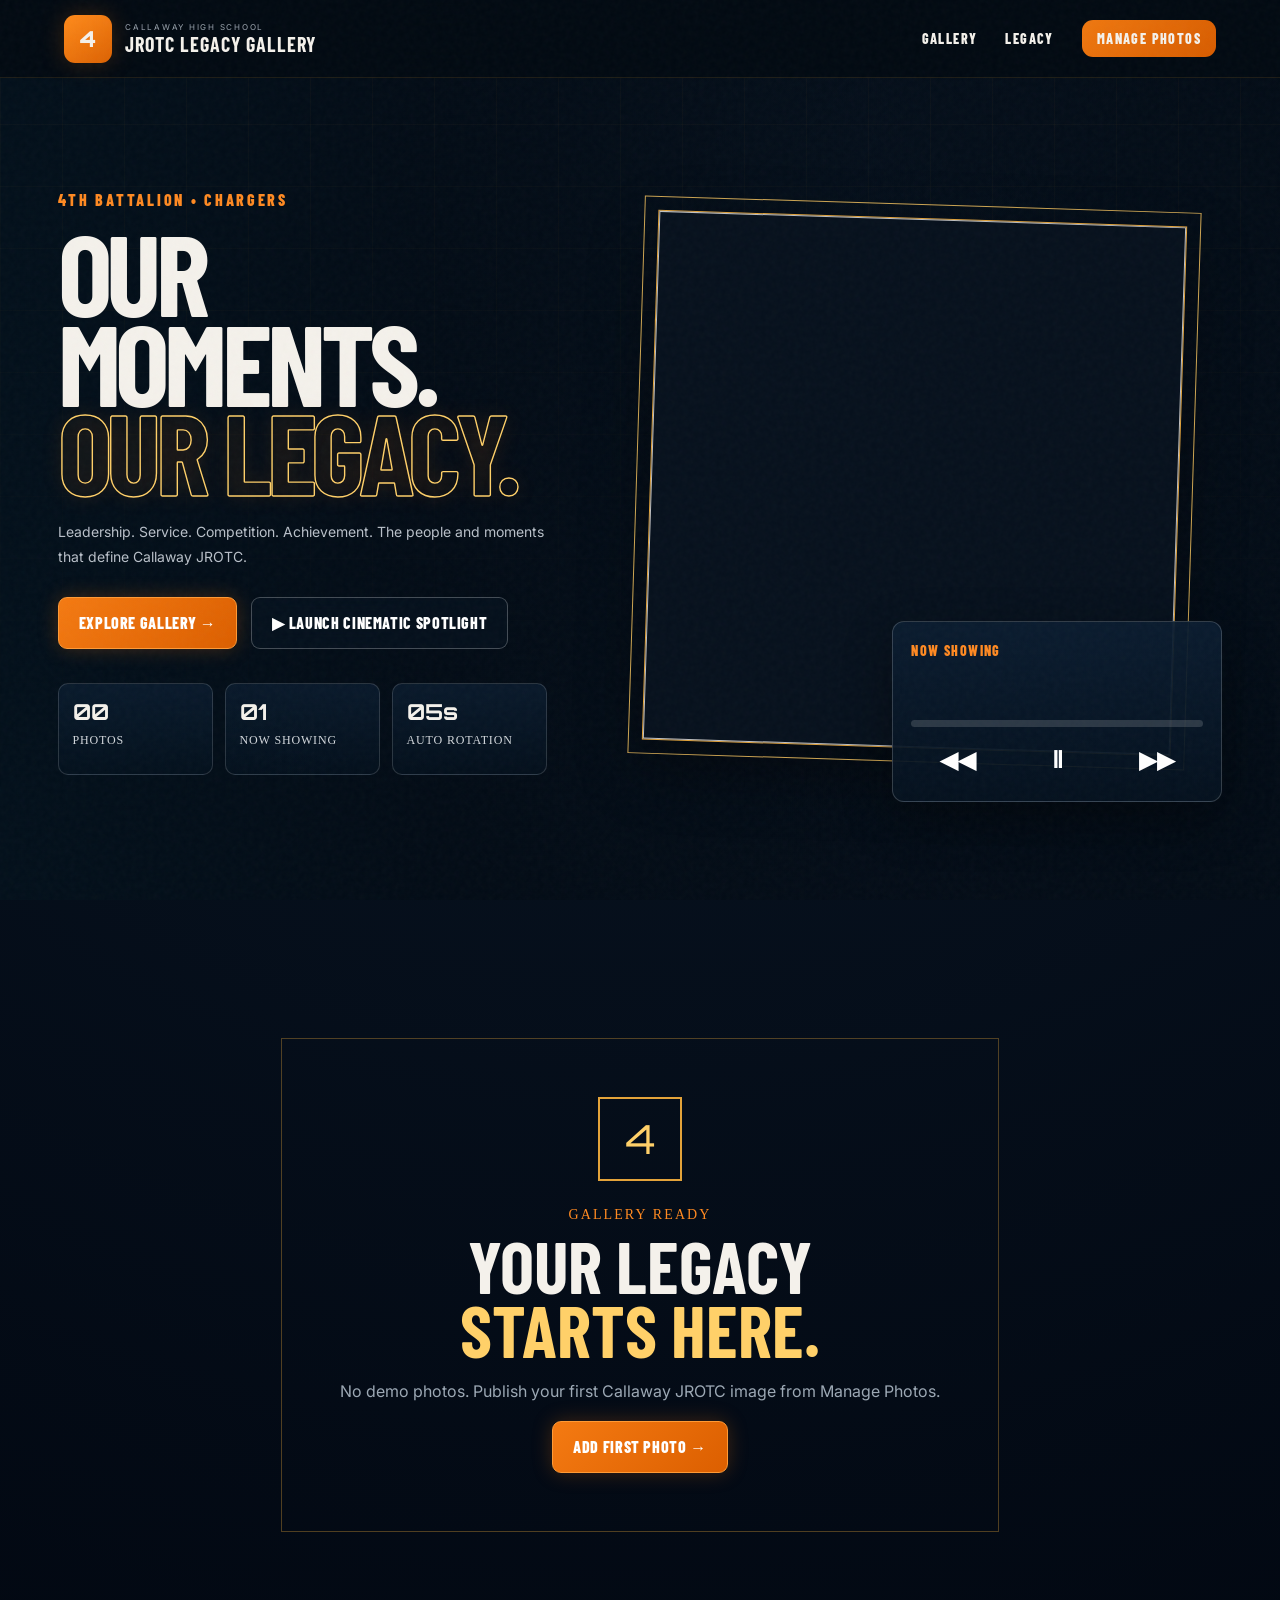
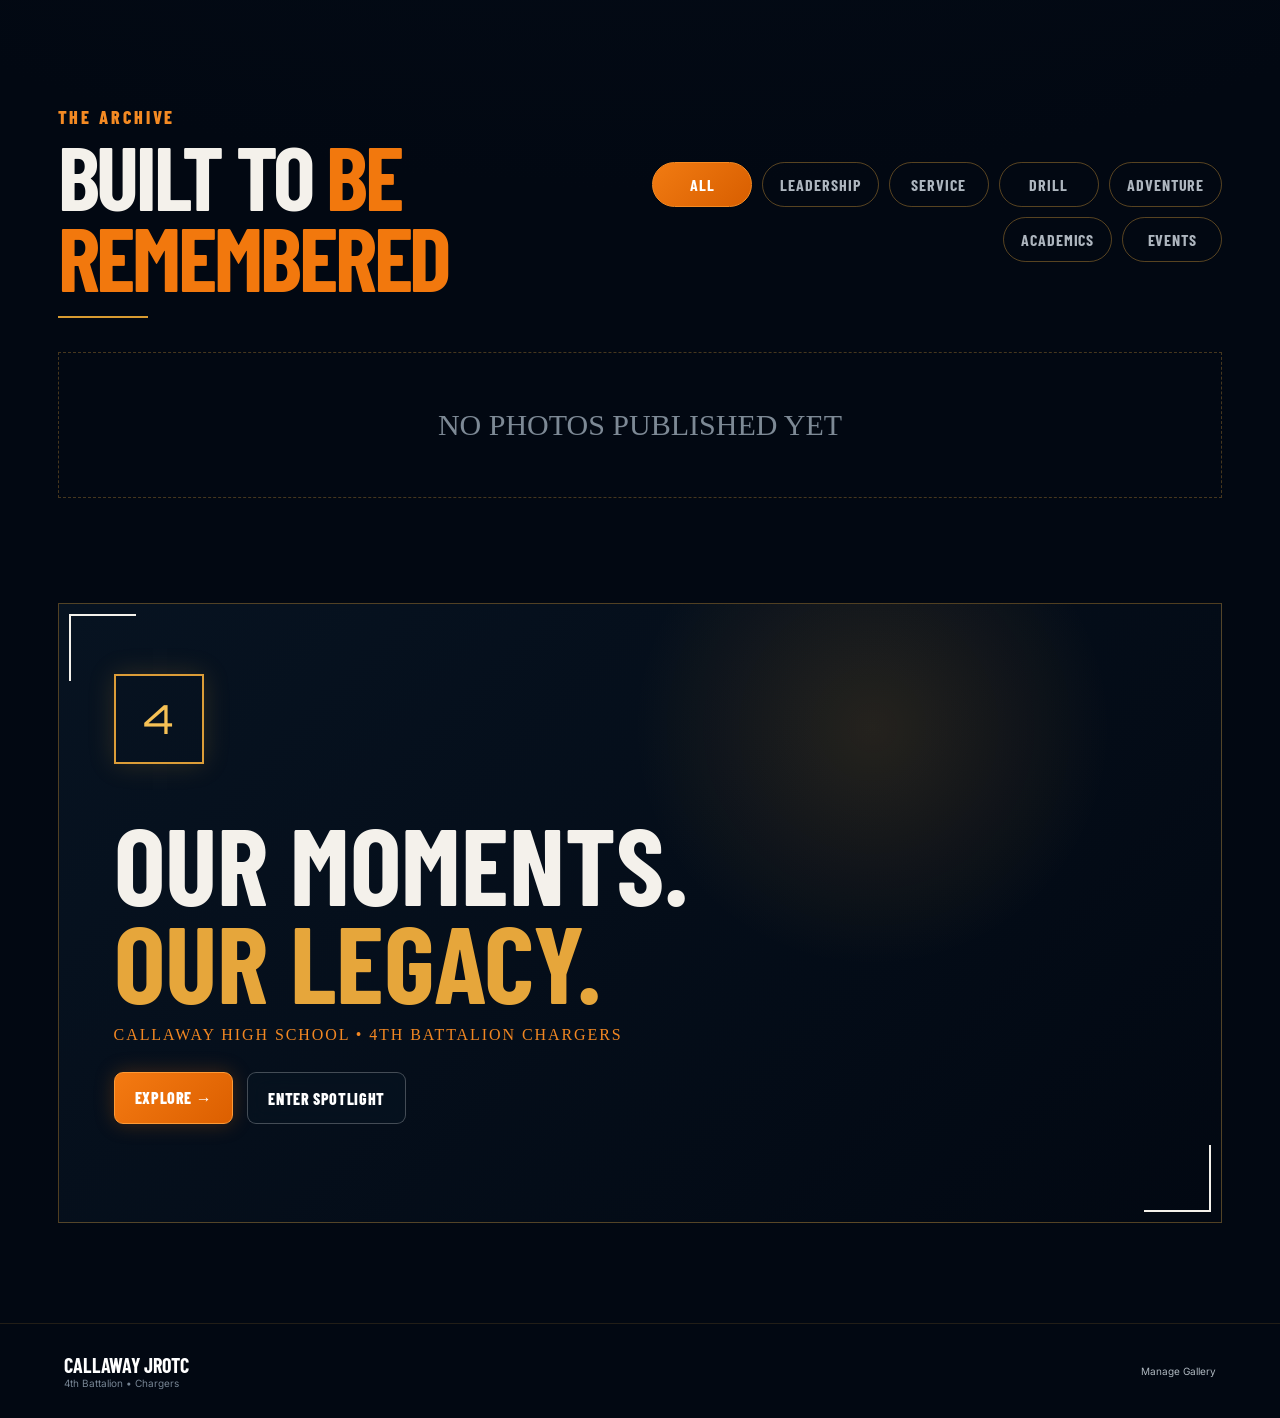
==== commit bc5989e6: "Add files via upload" ====
--- a/index.html
+++ b/index.html
@@ -3,7 +3,7 @@
 <head>
   <meta charset="UTF-8">
   <meta name="viewport" content="width=device-width, initial-scale=1.0">
-  <meta name="theme-color" content="#020912">
+  <meta name="theme-color" content="#020812">
   <title>Callaway JROTC Legacy Gallery</title>
   <link rel="preconnect" href="https://fonts.googleapis.com">
   <link rel="preconnect" href="https://fonts.gstatic.com" crossorigin>
@@ -11,179 +11,51 @@
   <link rel="stylesheet" href="style.css">
 </head>
 <body>
-  <div class="grain"></div>
+<div class="grain"></div>
+<header class="topbar">
+  <a class="brand" href="#home"><div class="brand-mark">4</div><div><span>CALLAWAY HIGH SCHOOL</span><strong>JROTC LEGACY GALLERY</strong></div></a>
+  <nav><a href="#gallery">Gallery</a><a href="#legacy">Legacy</a><a class="manage" href="admin.html">Manage Photos</a></nav>
+</header>
 
-  <header class="topbar">
-    <a href="#home" class="brand">
-      <div class="brand-mark">4</div>
-      <div>
-        <span>CALLAWAY HIGH SCHOOL</span>
-        <strong>JROTC LEGACY GALLERY</strong>
-      </div>
-    </a>
-    <nav>
-      <a href="#gallery">Gallery</a>
-      <a href="#legacy">Legacy</a>
-      <a class="admin-link" href="admin.html">Manage Photos</a>
-    </nav>
-  </header>
-
-  <main>
-    <section id="home" class="hero">
-      <div id="heroBlur" class="hero-blur"></div>
-      <div class="hero-vignette"></div>
-      <div class="hero-grid"></div>
-
-      <div class="hero-layout">
-        <div class="hero-copy">
-          <div class="kicker"><span></span>4TH BATTALION • CHARGERS</div>
-          <h1><span>OUR</span><span>MOMENTS.</span></h1>
-          <div class="outlined">OUR LEGACY.</div>
-          <p>Leadership. Service. Competition. Achievement. The people and moments that define Callaway JROTC.</p>
-
-          <div class="hero-actions">
-            <a href="#gallery" class="primary-btn">EXPLORE GALLERY <span>→</span></a>
-            <button id="spotlightBtn" class="glass-btn">LAUNCH CINEMATIC SPOTLIGHT</button>
-          </div>
-
-          <div class="hero-data">
-            <div><b id="photoCount">00</b><small>PHOTOS</small></div>
-            <div><b id="heroCurrent">01</b><small>NOW SHOWING</small></div>
-            <div><b>05s</b><small>AUTO ROTATION</small></div>
-          </div>
-        </div>
-
-        <div class="hero-photo-zone">
-          <div class="photo-frame-glow"></div>
-          <div class="photo-frame">
-            <img id="heroImage" alt="Featured Callaway JROTC photo">
-            <div class="photo-edge"></div>
-            <div class="photo-badge">
-              <span id="heroCategory">FEATURED</span>
-              <strong id="heroTitle">Callaway JROTC</strong>
-            </div>
-          </div>
-
-          <div class="hero-story-card">
-            <span>NOW SHOWING</span>
-            <p id="heroCaption"></p>
-            <div class="hero-progress"><div id="heroProgress"></div></div>
-            <div class="story-controls">
-              <button id="heroPrev">‹</button>
-              <button id="heroPlay">PAUSE</button>
-              <button id="heroNext">›</button>
-            </div>
-          </div>
-        </div>
-      </div>
-    </section>
-
-    <section id="emptyHero" class="empty-hero" hidden>
-      <div class="empty-emblem">4</div>
-      <span>GALLERY READY</span>
-      <h2>THE NEXT GREAT<br><em>MOMENT STARTS HERE.</em></h2>
-      <p>Your gallery is empty. Publish your first real Callaway JROTC photo from the manager.</p>
-      <a class="primary-btn" href="admin.html">ADD FIRST PHOTO →</a>
-    </section>
-
-    <section id="gallery" class="gallery-section">
-      <div class="section-head">
-        <div>
-          <span class="micro">THE ARCHIVE</span>
-          <h2>Built To <em>Be Remembered.</em></h2>
-        </div>
-        <div class="right-copy">
-          <p>Each image gets room to breathe. No oversized text covering cadets. Click any photo to enter Cinematic Spotlight.</p>
-          <div class="filters">
-            <button class="filter active" data-filter="all">ALL</button>
-            <button class="filter" data-filter="leadership">LEADERSHIP</button>
-            <button class="filter" data-filter="service">SERVICE</button>
-            <button class="filter" data-filter="drill">DRILL</button>
-            <button class="filter" data-filter="adventure">ADVENTURE</button>
-            <button class="filter" data-filter="academics">ACADEMICS</button>
-            <button class="filter" data-filter="events">EVENTS</button>
-          </div>
-        </div>
-      </div>
-
-      <div id="galleryGrid" class="gallery-grid"></div>
-      <div id="emptyGallery" class="empty-gallery" hidden>
-        <strong>NO PHOTOS PUBLISHED YET</strong>
-        <span>Use Manage Photos to add your first Callaway JROTC image.</span>
-      </div>
-    </section>
-
-    <section id="legacy" class="legacy">
-      <div class="legacy-panel">
-        <div>
-          <span class="micro">THE CHARGER STANDARD</span>
-          <h2>THE STORY<br><em>KEEPS MOVING.</em></h2>
-          <p>Designed for cadets to stop, look, and recognize themselves, their teams, and their accomplishments.</p>
-        </div>
-        <div class="legacy-tags">
-          <span>LEADERSHIP</span><span>SERVICE</span><span>TEAMWORK</span>
-          <span>DISCIPLINE</span><span>EXCELLENCE</span><span>PRIDE</span>
-        </div>
-        <div class="legacy-watermark">4</div>
-      </div>
-    </section>
-  </main>
-
-  <footer>
-    <div><strong>CALLAWAY JROTC</strong><span>4th Battalion • Chargers</span></div>
-    <a href="admin.html">Manage Gallery</a>
-  </footer>
-
-  <!-- CINEMATIC SPOTLIGHT -->
-  <div id="spotlight" class="spotlight" aria-hidden="true">
-    <div id="spotlightBg" class="spotlight-bg"></div>
-    <div class="spotlight-shade"></div>
-    <div class="spotlight-grid"></div>
-
-    <button id="closeSpotlight" class="spot-close">×</button>
-
-    <div class="spot-shell">
-      <div class="spot-top">
-        <div class="live-pill"><span class="live-dot"></span> CINEMATIC SPOTLIGHT</div>
-        <div class="spot-autoplay">
-          <span>AUTOPLAY</span>
-          <b id="autoplayState">ON</b>
-          <button id="toggleAutoplay">PAUSE</button>
-        </div>
-      </div>
-
-      <div class="spot-main">
-        <button id="spotPrev" class="spot-arrow left">‹</button>
-
-        <div class="spot-photo-wrap">
-          <div class="spot-glow"></div>
-          <img id="spotImage" alt="">
-          <div class="spot-reflection"></div>
-          <div class="spot-progress"><div id="spotProgress"></div></div>
-        </div>
-
-        <button id="spotNext" class="spot-arrow right">›</button>
-      </div>
-
-      <div class="spot-info">
-        <div class="spot-copy">
-          <span id="spotCategory"></span>
-          <h2 id="spotTitle"></h2>
-          <p id="spotCaption"></p>
-        </div>
-        <div class="spot-number">
-          <b id="spotCurrent">01</b>
-          <span>/</span>
-          <small id="spotTotal">01</small>
-        </div>
-      </div>
-
-      <div class="filmstrip-wrap">
-        <div id="filmstrip" class="filmstrip"></div>
-      </div>
+<main>
+<section class="hero" id="home">
+  <div id="heroBg" class="hero-bg"></div><div class="hero-shade"></div><div class="grid"></div>
+  <div class="hero-inner">
+    <div class="hero-copy">
+      <div class="eyebrow">4TH BATTALION • CHARGERS</div>
+      <h1><span>OUR MOMENTS.</span><em>OUR LEGACY.</em></h1>
+      <p>Leadership. Service. Competition. Achievement. The people and moments that define Callaway JROTC.</p>
+      <div class="actions"><a class="primary" href="#gallery">EXPLORE GALLERY →</a><button id="spotlightBtn" class="secondary">▶ LAUNCH CINEMATIC SPOTLIGHT</button></div>
+      <div class="stats"><div><b id="photoCount">00</b><small>PHOTOS</small></div><div><b id="heroCurrent">01</b><small>NOW SHOWING</small></div><div><b>05s</b><small>AUTO ROTATION</small></div></div>
+    </div>
+    <div class="hero-showcase">
+      <div class="stack back1"></div><div class="stack back2"></div>
+      <div class="hero-photo"><img id="heroImage" alt=""><div class="hero-frame"></div></div>
+      <div class="now-card"><span>NOW SHOWING</span><h3 id="heroTitle"></h3><p id="heroCaption"></p><div class="progress"><div id="heroProgress"></div></div><div class="controls"><button id="heroPrev">◀◀</button><button id="heroPlay">Ⅱ</button><button id="heroNext">▶▶</button></div></div>
     </div>
   </div>
+</section>
 
-  <script src="app.js"></script>
+<section id="emptyHero" class="empty" hidden><div class="empty-card"><div class="empty-mark">4</div><span>GALLERY READY</span><h2>YOUR LEGACY<br><em>STARTS HERE.</em></h2><p>No demo photos. Publish your first Callaway JROTC image from Manage Photos.</p><a class="primary" href="admin.html">ADD FIRST PHOTO →</a></div></section>
+
+<section class="archive" id="gallery">
+  <div class="archive-head"><div><span>THE ARCHIVE</span><h2>BUILT TO <em>BE REMEMBERED</em></h2><div class="gold-line"></div></div><div class="filters"><button class="filter active" data-filter="all">ALL</button><button class="filter" data-filter="leadership">LEADERSHIP</button><button class="filter" data-filter="service">SERVICE</button><button class="filter" data-filter="drill">DRILL</button><button class="filter" data-filter="adventure">ADVENTURE</button><button class="filter" data-filter="academics">ACADEMICS</button><button class="filter" data-filter="events">EVENTS</button></div></div>
+  <div id="galleryGrid" class="gallery-grid"></div><div id="emptyGallery" class="empty-gallery" hidden>NO PHOTOS PUBLISHED YET</div>
+</section>
+
+<section id="legacy" class="legacy"><div class="legacy-card"><div class="legacy-mark">4</div><h2>OUR MOMENTS.<br><em>OUR LEGACY.</em></h2><p>CALLAWAY HIGH SCHOOL • 4TH BATTALION CHARGERS</p><div class="actions"><a class="primary" href="#gallery">EXPLORE →</a><button id="legacySpotlight" class="secondary">ENTER SPOTLIGHT</button></div></div></section>
+</main>
+<footer><div><strong>CALLAWAY JROTC</strong><span>4th Battalion • Chargers</span></div><a href="admin.html">Manage Gallery</a></footer>
+
+<div id="spotlight" class="spotlight" aria-hidden="true">
+  <div id="spotBg" class="spot-bg"></div><div class="spot-shade"></div>
+  <div class="spot-top"><div class="spot-pill"><i></i>CINEMATIC SPOTLIGHT</div><div class="spot-tools"><span>AUTOPLAY <b id="autoplayState">ON</b></span><button id="toggleAutoplay">Ⅱ PAUSE</button><button id="closeSpotlight" class="close">×</button></div></div>
+  <div class="spot-shell">
+    <div class="spot-stage-row"><button id="spotPrev" class="arrow">‹</button><div class="frame-wrap"><div class="gold-border b1"></div><div class="gold-border b2"></div><div id="spotStage" class="spot-stage"><img id="spotImage" alt=""><div class="spot-progress"><div id="spotProgress"></div></div></div></div><button id="spotNext" class="arrow">›</button></div>
+    <div class="spot-meta"><div><span id="spotCategory"></span><h2 id="spotTitle"></h2><p id="spotCaption"></p></div><div class="counter"><b id="spotCurrent">01</b><span>/</span><small id="spotTotal">01</small></div></div>
+    <div class="film-frame"><div id="filmstrip" class="filmstrip"></div></div>
+  </div>
+</div>
+<script src="app.js"></script>
 </body>
-</html>+</html>
--- a/style.css
+++ b/style.css
@@ -1,77 +1,7 @@
-:root{
-  --orange:#ff6b00;--orange2:#ff9c42;--blue:#1775d1;--blue2:#3a9fff;
-  --bg:#020912;--panel:#071827;--line:rgba(255,255,255,.1);
-  --white:#f7fbff;--muted:#98acbf;--green:#72f1a6;
-}
-*{box-sizing:border-box}
-html{scroll-behavior:smooth}
-body{margin:0;background:#020912;color:var(--white);font-family:Inter,Arial,sans-serif;overflow-x:hidden}
-body.locked{overflow:hidden}
-a{color:inherit}
-button{font:inherit}
-.grain{position:fixed;inset:0;z-index:999;pointer-events:none;opacity:.028;background-image:url("data:image/svg+xml,%3Csvg viewBox='0 0 180 180' xmlns='http://www.w3.org/2000/svg'%3E%3Cfilter id='n'%3E%3CfeTurbulence type='fractalNoise' baseFrequency='.85' numOctaves='4' stitchTiles='stitch'/%3E%3C/filter%3E%3Crect width='100%25' height='100%25' filter='url(%23n)'/%3E%3C/svg%3E")}
-
-.topbar{position:fixed;z-index:80;top:0;left:0;right:0;height:78px;padding:0 5vw;display:flex;align-items:center;justify-content:space-between;background:linear-gradient(to bottom,rgba(1,7,13,.96),rgba(1,7,13,.58),transparent);backdrop-filter:blur(12px)}
-.brand{display:flex;gap:12px;align-items:center;text-decoration:none}
-.brand-mark{width:44px;height:44px;border-radius:12px;display:grid;place-items:center;background:linear-gradient(145deg,var(--orange),var(--orange2));color:#07111d;font-family:Orbitron;font-size:21px;font-weight:800;box-shadow:0 0 28px rgba(255,107,0,.22)}
-.brand span{display:block;font-size:8px;letter-spacing:.22em;color:#7d91a5}.brand strong{font-family:Barlow Condensed;font-size:20px;letter-spacing:.06em}
-nav{display:flex;gap:24px;align-items:center}nav a{text-decoration:none;color:#d7e2eb;font-size:10px;font-weight:800;letter-spacing:.12em;text-transform:uppercase}
-.admin-link{padding:9px 13px;border:1px solid rgba(255,255,255,.14);border-radius:999px;background:rgba(255,255,255,.04)}
-
-.hero{min-height:100vh;position:relative;overflow:hidden;padding:115px 6vw 55px;display:flex;align-items:center}
-.hero-blur{position:absolute;inset:-5%;background-position:center;background-size:cover;filter:blur(42px) saturate(.85);transform:scale(1.12);opacity:.46;transition:background-image .7s ease}
-.hero-vignette{position:absolute;inset:0;background:radial-gradient(circle at 72% 45%,rgba(2,9,18,.1),rgba(2,9,18,.55) 48%,#020912 90%),linear-gradient(90deg,#020912 0%,rgba(2,9,18,.87) 39%,rgba(2,9,18,.45) 65%,rgba(2,9,18,.87) 100%)}
-.hero-grid{position:absolute;inset:0;background-image:linear-gradient(rgba(255,255,255,.024) 1px,transparent 1px),linear-gradient(90deg,rgba(255,255,255,.024) 1px,transparent 1px);background-size:64px 64px;mask-image:linear-gradient(to bottom,#000,transparent 90%)}
-.hero-layout{position:relative;z-index:2;width:100%;display:grid;grid-template-columns:minmax(460px,.9fr) minmax(560px,1.1fr);gap:50px;align-items:center;max-width:1560px;margin:auto}
-.hero-copy{padding:20px 0}
-.kicker,.micro{font-size:10px;font-weight:900;letter-spacing:.2em;color:var(--orange2);text-transform:uppercase}
-.kicker{display:flex;align-items:center;gap:10px}.kicker span{width:34px;height:2px;background:var(--orange);box-shadow:0 0 14px rgba(255,107,0,.7)}
-.hero h1{font-family:Barlow Condensed;font-size:clamp(82px,8.5vw,136px);line-height:.78;text-transform:uppercase;margin:20px 0 0;letter-spacing:-.045em}.hero h1 span{display:block}
-.outlined{font-family:Barlow Condensed;font-size:clamp(72px,7.2vw,116px);line-height:.86;font-weight:900;text-transform:uppercase;color:transparent;-webkit-text-stroke:1.5px rgba(255,255,255,.8);letter-spacing:-.035em;margin-top:4px}
-.hero-copy>p{max-width:570px;color:#aebdcc;line-height:1.82;font-size:14px;margin-top:26px}
-.hero-actions{display:flex;gap:12px;flex-wrap:wrap;margin-top:30px}
-.primary-btn,.glass-btn{min-height:52px;padding:0 20px;border-radius:10px;display:inline-flex;align-items:center;justify-content:center;gap:10px;text-decoration:none;font-size:10px;font-weight:900;letter-spacing:.1em;cursor:pointer}
-.primary-btn{background:linear-gradient(135deg,var(--orange),var(--orange2));border:0;color:#07111d;box-shadow:0 14px 36px rgba(255,107,0,.22)}
-.glass-btn{border:1px solid rgba(255,255,255,.15);background:rgba(255,255,255,.055);color:#fff;backdrop-filter:blur(10px)}
-.hero-data{display:flex;gap:12px;margin-top:36px}.hero-data div{min-width:116px;padding:12px 14px;border-radius:11px;border:1px solid rgba(255,255,255,.1);background:rgba(5,19,32,.55)}.hero-data b{display:block;font-family:Orbitron;font-size:20px}.hero-data small{display:block;margin-top:3px;font-size:7px;letter-spacing:.14em;color:#75899c}
-
-.hero-photo-zone{position:relative;min-height:690px;display:flex;align-items:center;justify-content:center}
-.photo-frame-glow{position:absolute;width:80%;height:68%;border-radius:50%;background:radial-gradient(circle,rgba(255,107,0,.18),rgba(23,117,209,.08) 46%,transparent 72%);filter:blur(34px)}
-.photo-frame{position:relative;width:min(760px,100%);height:560px;border-radius:24px;overflow:hidden;background:#07111d;border:1px solid rgba(255,255,255,.16);box-shadow:0 32px 90px rgba(0,0,0,.42);transform:perspective(1400px) rotateY(-3deg)}
-.photo-frame img{width:100%;height:100%;object-fit:cover;display:block;transition:opacity .45s ease,transform 5.4s ease}.photo-frame img.motion{transform:scale(1.035)}
-.photo-edge{position:absolute;inset:0;pointer-events:none;box-shadow:inset 0 0 0 1px rgba(255,255,255,.06),inset 0 -100px 100px rgba(0,0,0,.22)}
-.photo-badge{position:absolute;left:20px;bottom:20px;padding:11px 13px;border-radius:11px;background:rgba(2,9,17,.7);backdrop-filter:blur(10px);border:1px solid rgba(255,255,255,.12)}.photo-badge span{display:block;font-size:8px;font-weight:900;letter-spacing:.15em;color:var(--orange2)}.photo-badge strong{display:block;margin-top:4px;font-family:Barlow Condensed;font-size:26px;text-transform:uppercase}
-.hero-story-card{position:absolute;right:-10px;bottom:24px;width:330px;padding:17px;border-radius:16px;background:rgba(5,19,32,.82);backdrop-filter:blur(16px);border:1px solid rgba(255,255,255,.14);box-shadow:0 20px 50px rgba(0,0,0,.3)}
-.hero-story-card>span{font-size:8px;font-weight:900;letter-spacing:.14em;color:var(--orange2)}.hero-story-card p{min-height:36px;color:#9fb2c3;font-size:11px;line-height:1.55}
-.hero-progress{height:7px;border-radius:999px;background:rgba(255,255,255,.09);overflow:hidden}.hero-progress div{height:100%;width:0;background:linear-gradient(90deg,var(--orange),var(--orange2))}
-.story-controls{display:grid;grid-template-columns:44px 1fr 44px;gap:7px;margin-top:10px}.story-controls button{height:40px;border-radius:8px;border:1px solid rgba(255,255,255,.11);background:rgba(255,255,255,.055);color:#fff;font-size:10px;font-weight:900;cursor:pointer}
-
-.empty-hero{min-height:78vh;padding:120px 20px 70px;display:flex;flex-direction:column;align-items:center;justify-content:center;text-align:center;background:radial-gradient(circle at 50% 45%,rgba(23,117,209,.14),transparent 28%),radial-gradient(circle at 50% 62%,rgba(255,107,0,.08),transparent 30%)}
-.empty-emblem{width:90px;height:90px;border-radius:26px;display:grid;place-items:center;background:linear-gradient(145deg,var(--orange),var(--orange2));font-family:Orbitron;font-size:40px;font-weight:800;color:#06111d;box-shadow:0 18px 50px rgba(255,107,0,.2);margin-bottom:22px}.empty-hero>span{font-size:9px;font-weight:900;letter-spacing:.18em;color:var(--orange2)}.empty-hero h2,.section-head h2,.legacy h2{font-family:Barlow Condensed;font-size:clamp(58px,7vw,92px);line-height:.9;text-transform:uppercase;margin:10px 0}.empty-hero h2 em,.section-head h2 em,.legacy h2 em{font-style:normal;color:var(--orange)}.empty-hero p{max-width:650px;color:#91a5b8;line-height:1.75;margin:8px auto 24px}
-
-.gallery-section{padding:90px 5vw 110px;max-width:1600px;margin:auto}.section-head{display:flex;justify-content:space-between;gap:42px;align-items:end;margin-bottom:32px}.right-copy p{max-width:530px;color:#91a5b7;font-size:13px;line-height:1.75}.filters{display:flex;flex-wrap:wrap;gap:8px;margin-top:16px}.filter{border:1px solid rgba(255,255,255,.11);background:rgba(255,255,255,.035);color:#a6b8c8;border-radius:999px;padding:9px 13px;font-size:9px;font-weight:900;letter-spacing:.12em;cursor:pointer}.filter.active,.filter:hover{background:var(--orange);border-color:var(--orange);color:#07111d}
-.gallery-grid{display:grid;grid-template-columns:repeat(12,1fr);grid-auto-flow:dense;gap:13px}.photo-card{position:relative;grid-column:span 4;height:340px;overflow:hidden;border-radius:18px;border:1px solid rgba(255,255,255,.09);background:#071827;cursor:pointer;box-shadow:0 16px 42px rgba(0,0,0,.2)}.photo-card.wide{grid-column:span 8}.photo-card.tall{height:500px}.photo-card img{width:100%;height:100%;object-fit:cover;transition:transform .65s ease,filter .35s}.photo-card:hover img{transform:scale(1.045);filter:saturate(1.07) contrast(1.03)}.photo-card:before{content:"";position:absolute;inset:0;z-index:1;background:linear-gradient(to top,rgba(2,8,14,.96),rgba(2,8,14,.15) 52%,transparent 72%)}.card-num{position:absolute;z-index:2;top:14px;left:14px;padding:7px 9px;border-radius:999px;background:rgba(3,11,19,.55);border:1px solid rgba(255,255,255,.13);font-family:Orbitron;font-size:9px}.card-copy{position:absolute;z-index:2;left:18px;right:18px;bottom:18px}.card-copy span{font-size:8px;font-weight:900;letter-spacing:.17em;color:var(--orange2);text-transform:uppercase}.card-copy h3{font-family:Barlow Condensed;font-size:34px;line-height:.94;text-transform:uppercase;margin:6px 0 0}.card-copy p{font-size:11px;color:#9fb1c1;line-height:1.55;margin:7px 0 0}.empty-gallery{padding:55px;text-align:center;border:1px dashed rgba(255,255,255,.13);border-radius:18px;color:#71879a}.empty-gallery strong{display:block;font-family:Barlow Condensed;font-size:30px;color:#fff}.empty-gallery span{font-size:10px}
-
-.legacy{padding:0 5vw 100px}.legacy-panel{position:relative;overflow:hidden;max-width:1500px;margin:auto;padding:75px 70px;border-radius:26px;border:1px solid rgba(255,255,255,.1);background:radial-gradient(circle at 80% 28%,rgba(255,107,0,.13),transparent 28%),radial-gradient(circle at 15% 72%,rgba(23,117,209,.17),transparent 32%),linear-gradient(135deg,#081b2e,#040f18)}.legacy p{max-width:720px;color:#9db0c1;line-height:1.85}.legacy-tags{display:flex;gap:8px;flex-wrap:wrap;margin-top:24px}.legacy-tags span{padding:8px 12px;border-radius:999px;border:1px solid rgba(255,255,255,.11);font-size:8px;font-weight:900;letter-spacing:.13em}.legacy-watermark{position:absolute;right:2vw;bottom:-100px;font-family:Orbitron;font-size:330px;font-weight:800;color:rgba(255,255,255,.026)}
-
-footer{min-height:95px;padding:24px 5vw;border-top:1px solid rgba(255,255,255,.08);display:flex;justify-content:space-between;align-items:center;color:#718497;font-size:10px}footer strong{display:block;color:#fff;font-family:Barlow Condensed;font-size:19px}footer a{text-decoration:none;color:#91a6b9}
-
-/* SPOTLIGHT */
-.spotlight{position:fixed;inset:0;z-index:200;display:none;background:#01060b;overflow:hidden}.spotlight.open{display:block}
-.spotlight-bg{position:absolute;inset:-6%;background-position:center;background-size:cover;filter:blur(55px) saturate(.72);opacity:.5;transform:scale(1.15);transition:background-image .65s ease}
-.spotlight-shade{position:absolute;inset:0;background:radial-gradient(circle at 50% 45%,rgba(0,0,0,.12),rgba(1,6,11,.72) 64%,#01060b 95%),linear-gradient(180deg,rgba(1,6,11,.32),rgba(1,6,11,.76))}
-.spotlight-grid{position:absolute;inset:0;background-image:linear-gradient(rgba(255,255,255,.02) 1px,transparent 1px),linear-gradient(90deg,rgba(255,255,255,.02) 1px,transparent 1px);background-size:72px 72px;mask-image:radial-gradient(circle at center,#000,transparent 92%)}
-.spot-close{position:absolute;z-index:5;right:24px;top:20px;width:46px;height:46px;border-radius:50%;border:1px solid rgba(255,255,255,.14);background:rgba(255,255,255,.07);color:#fff;font-size:29px;cursor:pointer;backdrop-filter:blur(12px)}
-.spot-shell{position:relative;z-index:2;height:100%;max-width:1500px;margin:auto;padding:24px 5vw 20px;display:grid;grid-template-rows:auto minmax(0,1fr) auto auto;gap:13px}
-.spot-top{display:flex;justify-content:space-between;align-items:center}.live-pill{display:inline-flex;align-items:center;gap:8px;padding:8px 11px;border-radius:999px;border:1px solid rgba(255,255,255,.12);background:rgba(255,255,255,.05);font-size:8px;font-weight:900;letter-spacing:.13em}.live-dot{width:7px;height:7px;border-radius:50%;background:var(--orange);box-shadow:0 0 12px rgba(255,107,0,.9)}
-.spot-autoplay{display:flex;align-items:center;gap:9px;font-size:8px;font-weight:900;letter-spacing:.12em}.spot-autoplay b{color:var(--green);font-family:Orbitron}.spot-autoplay button{height:36px;padding:0 12px;border-radius:8px;border:1px solid rgba(255,255,255,.12);background:rgba(255,255,255,.055);color:#fff;font-size:8px;font-weight:900;cursor:pointer}
-.spot-main{position:relative;display:flex;align-items:center;justify-content:center;min-height:0;padding:0 65px}.spot-photo-wrap{position:relative;height:100%;max-height:650px;width:min(1050px,100%);display:flex;align-items:center;justify-content:center}.spot-glow{position:absolute;inset:8% 3%;border-radius:45%;background:radial-gradient(circle,rgba(255,107,0,.18),rgba(23,117,209,.10) 45%,transparent 70%);filter:blur(34px)}
-.spot-photo-wrap img{position:relative;z-index:2;max-width:100%;max-height:100%;width:auto;height:auto;object-fit:contain;border-radius:14px;border:1px solid rgba(255,255,255,.12);box-shadow:0 26px 80px rgba(0,0,0,.48);transition:opacity .35s ease,transform .7s cubic-bezier(.2,.75,.2,1)}.spot-photo-wrap img.enter{opacity:.15;transform:scale(.965) translateY(10px)}.spot-photo-wrap img.show{opacity:1;transform:scale(1) translateY(0)}
-.spot-reflection{position:absolute;z-index:1;left:12%;right:12%;bottom:-12px;height:32px;background:linear-gradient(90deg,transparent,rgba(255,107,0,.16),rgba(23,117,209,.12),transparent);filter:blur(17px)}
-.spot-progress{position:absolute;z-index:3;left:10%;right:10%;bottom:10px;height:7px;border-radius:999px;background:rgba(0,0,0,.38);overflow:hidden;backdrop-filter:blur(5px)}.spot-progress div{height:100%;width:0;background:linear-gradient(90deg,var(--orange),var(--orange2));box-shadow:0 0 15px rgba(255,107,0,.35)}
-.spot-arrow{position:absolute;z-index:4;top:50%;transform:translateY(-50%);width:52px;height:72px;border-radius:13px;border:1px solid rgba(255,255,255,.14);background:rgba(255,255,255,.065);color:#fff;font-size:38px;cursor:pointer;backdrop-filter:blur(12px)}.spot-arrow.left{left:0}.spot-arrow.right{right:0}
-.spot-info{display:flex;justify-content:space-between;align-items:end;gap:30px}.spot-copy span{font-size:9px;font-weight:900;letter-spacing:.17em;color:var(--orange2);text-transform:uppercase}.spot-copy h2{font-family:Barlow Condensed;font-size:46px;line-height:.9;text-transform:uppercase;margin:5px 0}.spot-copy p{margin:4px 0;color:#9eb0c0;font-size:11px;line-height:1.55}.spot-number{display:flex;align-items:baseline;gap:7px;font-family:Orbitron}.spot-number b{font-size:30px}.spot-number span{color:#66798b}.spot-number small{font-size:13px;color:#90a4b7}
-.filmstrip-wrap{overflow:hidden}.filmstrip{display:flex;gap:8px;overflow-x:auto;padding-bottom:3px;scrollbar-width:thin}.film-thumb{position:relative;flex:0 0 105px;height:68px;border-radius:9px;overflow:hidden;border:1px solid rgba(255,255,255,.12);opacity:.5;cursor:pointer;transition:.25s}.film-thumb img{width:100%;height:100%;object-fit:cover}.film-thumb.active{opacity:1;border-color:var(--orange);box-shadow:0 0 0 1px var(--orange),0 0 18px rgba(255,107,0,.18);transform:translateY(-2px)}
-
-@media(max-width:1150px){.hero-layout{grid-template-columns:1fr}.hero-photo-zone{min-height:590px}.hero-copy{max-width:800px}.photo-frame{width:min(850px,100%)}.section-head{flex-direction:column;align-items:flex-start}.photo-card,.photo-card.wide{grid-column:span 6}}
-@media(max-width:720px){.topbar{height:70px;padding:0 16px;background:rgba(2,8,14,.94)}nav a:not(.admin-link){display:none}.brand span{font-size:6px}.brand strong{font-size:15px}.brand-mark{width:38px;height:38px}.hero{padding:105px 18px 45px}.hero-layout{gap:20px}.hero h1{font-size:80px}.outlined{font-size:67px}.hero-copy>p{font-size:13px}.hero-actions{flex-direction:column}.hero-data{overflow-x:auto}.hero-photo-zone{min-height:460px}.photo-frame{height:390px;transform:none}.hero-story-card{width:calc(100% - 18px);right:9px;bottom:-10px}.gallery-section{padding:70px 15px}.photo-card,.photo-card.wide{grid-column:span 12;height:300px}.photo-card.tall{height:420px}.legacy{padding:0 15px 70px}.legacy-panel{padding:46px 22px}.legacy-watermark{font-size:220px}.spot-shell{padding:18px 12px 12px}.spot-main{padding:0 45px}.spot-arrow{width:38px;height:48px;font-size:27px}.spot-info{align-items:flex-start;flex-direction:column;gap:5px}.spot-copy h2{font-size:36px}.film-thumb{flex-basis:85px;height:56px}footer{flex-direction:column;align-items:flex-start;gap:8px}}
+:root{--orange:#f4730a;--orange2:#ff9d38;--gold:#e3a33a;--gold2:#ffd069;--navy:#06111e;--bg:#020812;--white:#f4f1eb;--muted:#aeb7c0}*{box-sizing:border-box}html{scroll-behavior:smooth}body{margin:0;background:radial-gradient(circle at 50% 0%,#0a1726,#020812 58%);color:var(--white);font-family:Inter,Arial,sans-serif;overflow-x:hidden}body.locked{overflow:hidden}a{color:inherit}.grain{position:fixed;inset:0;z-index:999;pointer-events:none;opacity:.03;background-image:url("data:image/svg+xml,%3Csvg viewBox='0 0 180 180' xmlns='http://www.w3.org/2000/svg'%3E%3Cfilter id='n'%3E%3CfeTurbulence type='fractalNoise' baseFrequency='.9' numOctaves='4' stitchTiles='stitch'/%3E%3C/filter%3E%3Crect width='100%25' height='100%25' filter='url(%23n)'/%3E%3C/svg%3E")}.topbar{height:78px;position:fixed;top:0;left:0;right:0;z-index:80;padding:0 5vw;display:flex;align-items:center;justify-content:space-between;background:rgba(3,10,18,.91);border-bottom:1px solid rgba(227,163,58,.12);backdrop-filter:blur(14px)}.brand{display:flex;align-items:center;gap:13px;text-decoration:none}.brand-mark{width:48px;height:48px;border-radius:11px;display:grid;place-items:center;background:linear-gradient(145deg,#ff8b1b,#dc6203);font-family:Orbitron;font-size:22px;font-weight:800;box-shadow:0 0 25px rgba(244,115,10,.22)}.brand span{display:block;font-size:8px;letter-spacing:.22em;color:#9ba5af}.brand strong{font-family:Barlow Condensed;font-size:20px;letter-spacing:.05em}nav{display:flex;align-items:center;gap:28px}nav a{text-decoration:none;font-family:Barlow Condensed;font-size:14px;font-weight:800;letter-spacing:.1em;text-transform:uppercase}.manage{padding:10px 15px;border-radius:11px;background:linear-gradient(135deg,#ef7810,#d75c00)}
+.hero{min-height:100vh;position:relative;overflow:hidden;padding:115px 4.5vw 50px;display:flex;align-items:center}.hero-bg{position:absolute;inset:-4%;background-position:center;background-size:cover;filter:blur(34px) saturate(.82) brightness(.48);transform:scale(1.1);opacity:.64;transition:.6s}.hero-shade{position:absolute;inset:0;background:linear-gradient(90deg,#03101b 0%,rgba(3,12,22,.98) 34%,rgba(3,12,22,.55) 68%,rgba(3,12,22,.86) 100%),radial-gradient(circle at 74% 43%,transparent,rgba(3,10,18,.6) 74%)}.grid{position:absolute;inset:0;background-image:linear-gradient(rgba(227,163,58,.04) 1px,transparent 1px),linear-gradient(90deg,rgba(227,163,58,.04) 1px,transparent 1px);background-size:62px 62px;mask-image:linear-gradient(180deg,#000,transparent 92%)}.hero-inner{position:relative;z-index:2;width:100%;max-width:1600px;margin:auto;display:grid;grid-template-columns:minmax(440px,.9fr) minmax(560px,1.1fr);gap:46px;align-items:center}.eyebrow{font-family:Barlow Condensed;font-size:16px;font-weight:800;letter-spacing:.17em;color:#ff8a22;margin-bottom:18px}.hero h1{font-family:Barlow Condensed;font-size:clamp(84px,9vw,142px);line-height:.78;text-transform:uppercase;margin:0;letter-spacing:-.045em}.hero h1 span,.hero h1 em{display:block}.hero h1 em{font-style:normal;color:transparent;-webkit-text-stroke:1.4px var(--gold2);text-shadow:0 0 22px rgba(244,115,10,.12)}.hero-copy>p{max-width:620px;color:#b9c0c9;font-size:14px;line-height:1.75;margin-top:24px}.actions{display:flex;gap:14px;flex-wrap:wrap;margin-top:28px}.primary,.secondary{min-height:52px;padding:0 20px;border-radius:9px;display:inline-flex;align-items:center;justify-content:center;gap:10px;text-decoration:none;font-family:Barlow Condensed;font-size:16px;font-weight:800;letter-spacing:.04em;cursor:pointer}.primary{background:linear-gradient(135deg,#f47a12,#dc5f00);border:1px solid #ff9a35;color:white;box-shadow:0 0 20px rgba(244,115,10,.25)}.secondary{background:rgba(7,20,34,.6);color:white;border:1px solid rgba(255,255,255,.25);backdrop-filter:blur(10px)}.stats{display:flex;gap:12px;margin-top:34px}.stats>div{min-width:155px;height:92px;padding:14px;border-radius:10px;border:1px solid rgba(255,255,255,.15);background:linear-gradient(180deg,rgba(13,31,51,.72),rgba(5,18,31,.7))}.stats b{display:block;font-family:Orbitron;font-size:22px}.stats small{display:block;margin-top:8px;font-family:Barlow Condensed;font-size:12px;letter-spacing:.07em;color:#d3d8dd}.hero-showcase{position:relative;min-height:670px;display:flex;align-items:center;justify-content:center}.stack{position:absolute;width:69%;height:64%;border:1px solid rgba(227,163,58,.28);border-radius:12px;background:rgba(8,26,44,.48)}.back1{transform:translate(40px,18px) rotate(5deg)}.back2{transform:translate(-34px,26px) rotate(-4deg)}.hero-photo{position:relative;z-index:3;width:min(700px,86%);height:530px;border:1px solid var(--gold);background:#07111d;box-shadow:0 24px 65px rgba(0,0,0,.42);transform:rotate(1.8deg)}.hero-photo img{width:100%;height:100%;object-fit:cover;display:block}.hero-frame{position:absolute;inset:-15px;border:1px solid rgba(255,203,98,.8);pointer-events:none}.now-card{position:absolute;z-index:5;right:0;bottom:16px;width:330px;padding:18px;border-radius:12px;border:1px solid rgba(255,255,255,.18);background:linear-gradient(180deg,rgba(11,29,48,.95),rgba(5,18,31,.94));box-shadow:0 18px 50px rgba(0,0,0,.32)}.now-card>span{font-family:Barlow Condensed;font-size:14px;font-weight:800;letter-spacing:.1em;color:#ff8a22}.now-card h3{margin:7px 0 0;font-family:Barlow Condensed;font-size:34px;text-transform:uppercase}.now-card p{color:#c5cbd1;font-size:12px;line-height:1.55;min-height:36px}.progress{height:7px;border-radius:999px;background:rgba(255,255,255,.15);overflow:hidden}.progress div{height:100%;width:0;background:linear-gradient(90deg,#ff7300,#ffc24a)}.controls{display:grid;grid-template-columns:1fr 1fr 1fr;gap:7px;margin-top:12px}.controls button{height:44px;border:0;background:transparent;color:white;font-size:23px;font-weight:900;cursor:pointer}
+.empty{min-height:80vh;padding:120px 20px 70px;display:flex;align-items:center;justify-content:center}.empty-card{text-align:center;max-width:780px;padding:58px;border:1px solid rgba(227,163,58,.34)}.empty-mark{width:84px;height:84px;border:2px solid var(--gold);display:grid;place-items:center;margin:0 auto 22px;font-family:Orbitron;font-size:40px;color:var(--gold2)}.empty-card span{font-family:Barlow Condensed;font-size:14px;letter-spacing:.15em;color:#ff8a22}.empty-card h2,.archive-head h2,.legacy h2{font-family:Barlow Condensed;text-transform:uppercase;line-height:.9}.empty-card h2{font-size:72px;margin:10px 0}.empty-card h2 em{font-style:normal;color:var(--gold2)}.empty-card p{color:#9ca8b4;line-height:1.7}
+.archive{max-width:1600px;margin:auto;padding:86px 4.5vw 105px}.archive-head{display:flex;justify-content:space-between;gap:40px;align-items:center;margin-bottom:34px}.archive-head>div>span{font-family:Barlow Condensed;font-size:18px;font-weight:800;letter-spacing:.16em;color:#f48a23}.archive-head h2{font-size:clamp(62px,7vw,100px);margin:7px 0 0;letter-spacing:-.035em}.archive-head h2 em{font-style:normal;color:#f2780d}.gold-line{width:90px;height:2px;background:#d89b31;margin-top:20px}.filters{display:flex;max-width:580px;justify-content:flex-end;flex-wrap:wrap;gap:10px}.filter{min-width:100px;padding:12px 17px;border-radius:999px;border:1px solid rgba(227,163,58,.38);background:transparent;color:#aeb6bf;font-family:Barlow Condensed;font-size:16px;font-weight:700;letter-spacing:.06em;cursor:pointer}.filter.active,.filter:hover{background:linear-gradient(135deg,#f17b12,#d85e00);color:white;border-color:#f68a21}.gallery-grid{display:grid;grid-template-columns:repeat(12,1fr);grid-auto-flow:dense;gap:18px}.photo-card{position:relative;grid-column:span 4;height:500px;overflow:hidden;border-radius:14px;border:1px solid rgba(227,163,58,.5);background:#07131f;cursor:pointer;box-shadow:0 16px 45px rgba(0,0,0,.25)}.photo-card.wide{grid-column:span 8}.photo-card.tall{height:600px}.photo-card:after{content:"";position:absolute;inset:0;z-index:1;box-shadow:inset 0 -160px 110px rgba(0,0,0,.82)}.photo-card img{width:100%;height:100%;object-fit:cover;transition:transform .7s ease}.photo-card:hover img{transform:scale(1.045)}.photo-card:hover{border-color:#f0b448;box-shadow:0 0 0 1px rgba(240,180,72,.45),0 0 28px rgba(240,123,18,.16)}.card-copy{position:absolute;z-index:3;left:22px;right:22px;bottom:58px}.card-copy span{font-family:Barlow Condensed;font-size:18px;font-weight:800;color:#f6a52f}.card-copy h3{font-family:Barlow Condensed;font-size:44px;line-height:.95;text-transform:uppercase;margin:5px 0}.card-copy p{font-size:13px;color:#c3c8ce;margin:7px 0 0}.card-num{position:absolute;z-index:3;left:20px;bottom:15px;font-family:Barlow Condensed;font-size:34px;color:#b5bac0}.empty-gallery{padding:55px;text-align:center;border:1px dashed rgba(227,163,58,.3);color:#7d8995;font-family:Barlow Condensed;font-size:30px}
+.legacy{padding:0 4.5vw 100px}.legacy-card{max-width:1500px;margin:auto;min-height:620px;padding:70px 55px;position:relative;overflow:hidden;border:1px solid rgba(227,163,58,.35);background:radial-gradient(circle at 70% 20%,rgba(255,177,57,.13),transparent 25%),linear-gradient(135deg,#071321,#020812)}.legacy-card:before,.legacy-card:after{content:"";position:absolute;width:65px;height:65px;border-color:#d99b35}.legacy-card:before{left:10px;top:10px;border-left:2px solid;border-top:2px solid}.legacy-card:after{right:10px;bottom:10px;border-right:2px solid;border-bottom:2px solid}.legacy-mark{width:90px;height:90px;border:2px solid #dc9d38;display:grid;place-items:center;font-family:Orbitron;font-size:40px;color:#f6c155;box-shadow:0 0 25px rgba(227,163,58,.18);margin-bottom:50px}.legacy h2{font-size:clamp(76px,8.5vw,130px);margin:14px 0}.legacy h2 em{font-style:normal;color:#e6a63b}.legacy p{font-family:Barlow Condensed;font-size:16px;letter-spacing:.12em;color:#f28722}footer{min-height:95px;padding:24px 5vw;border-top:1px solid rgba(227,163,58,.14);display:flex;justify-content:space-between;align-items:center;color:#778594;font-size:10px}footer strong{display:block;color:white;font-family:Barlow Condensed;font-size:20px}footer a{text-decoration:none;color:#aeb7bf}
+.spotlight{position:fixed;inset:0;z-index:200;display:none;overflow:hidden;background:#03070c}.spotlight.open{display:block}.spot-bg{position:absolute;inset:-5%;background-position:center;background-size:cover;filter:blur(30px) brightness(.43) saturate(.95);transform:scale(1.1);opacity:.85;transition:.5s}.spot-shade{position:absolute;inset:0;background:radial-gradient(circle at 50% 35%,rgba(3,7,12,.06),rgba(3,7,12,.58) 66%,rgba(3,7,12,.93) 100%)}.spot-top{position:relative;z-index:4;height:76px;padding:15px 3vw 0;display:flex;align-items:center;justify-content:space-between}.spot-pill{display:flex;align-items:center;gap:10px;padding:10px 16px;border-radius:999px;border:1px solid rgba(227,163,58,.68);background:rgba(6,18,29,.62);font-family:Barlow Condensed;font-size:18px;font-weight:800;letter-spacing:.05em}.spot-pill i{width:12px;height:12px;border-radius:50%;background:#ff7300;box-shadow:0 0 16px rgba(255,115,0,.95)}.spot-tools{display:flex;align-items:center;gap:12px;font-family:Barlow Condensed;font-size:16px;font-weight:800;letter-spacing:.06em}.spot-tools b{color:#ff8a22}.spot-tools button{height:44px;padding:0 18px;border-radius:10px;border:1px solid rgba(227,163,58,.65);background:rgba(6,18,29,.65);color:white;font-family:Barlow Condensed;font-size:16px;font-weight:800;cursor:pointer}.close{width:48px;padding:0!important;border-radius:50%!important;font-size:29px!important}.spot-shell{position:relative;z-index:3;height:calc(100% - 76px);max-width:1600px;margin:auto;padding:0 3vw 15px;display:grid;grid-template-rows:minmax(0,1fr) auto auto;gap:12px}.spot-stage-row{position:relative;display:flex;align-items:center;justify-content:center;min-height:0;padding:0 90px}.frame-wrap{position:relative;width:min(1200px,100%);height:100%;max-height:650px;display:flex;align-items:center;justify-content:center}.gold-border{position:absolute;border:1px solid rgba(227,163,58,.38);border-radius:22px}.b1{inset:3% 1%;transform:rotate(1deg)}.b2{inset:4% 2%;transform:rotate(-1deg)}.spot-stage{position:relative;z-index:2;width:100%;height:100%;min-height:420px;max-height:620px;border-radius:22px;overflow:hidden;border:1px solid rgba(227,163,58,.88);background:rgba(5,14,23,.35);box-shadow:0 0 0 7px rgba(3,8,13,.55),0 0 0 9px rgba(227,163,58,.18),0 24px 80px rgba(0,0,0,.45)}.spot-stage:before{content:"";position:absolute;inset:0;z-index:0;background-image:var(--spot-img);background-size:cover;background-position:center;filter:blur(28px) saturate(1.05) brightness(.56);transform:scale(1.09)}.spot-stage:after{content:"";position:absolute;inset:0;z-index:1;background:linear-gradient(90deg,rgba(3,8,13,.35),transparent 22%,transparent 78%,rgba(3,8,13,.35))}.spot-stage img{position:absolute;z-index:2;left:50%;top:50%;display:block;box-shadow:0 16px 55px rgba(0,0,0,.35)}.spot-stage.landscape img{width:100%;height:100%;object-fit:cover;transform:translate(-50%,-50%)}.spot-stage.portrait img,.spot-stage.square img{max-width:84%;max-height:92%;width:auto;height:auto;object-fit:contain;transform:translate(-50%,-50%);border-radius:10px;border:1px solid rgba(227,163,58,.48)}.spot-stage.square img{max-width:76%}.spot-progress{position:absolute;z-index:5;left:3%;right:3%;bottom:14px;height:7px;border-radius:999px;background:rgba(1,5,8,.58);overflow:hidden}.spot-progress div{height:100%;width:0;background:linear-gradient(90deg,#ff7300,#ffc24a)}.arrow{position:absolute;z-index:5;top:50%;transform:translateY(-50%);width:74px;height:104px;border-radius:50%;border:1px solid rgba(227,163,58,.65);background:rgba(6,18,29,.58);color:white;font-size:58px;cursor:pointer;backdrop-filter:blur(10px)}.spot-meta{display:flex;justify-content:space-between;align-items:end;gap:30px;padding:0 12px}.spot-meta>div>span{font-family:Barlow Condensed;font-size:20px;font-weight:800;color:#f48a23;letter-spacing:.08em}.spot-meta h2{font-family:Barlow Condensed;font-size:76px;line-height:.84;text-transform:uppercase;margin:5px 0}.spot-meta p{font-size:12px;color:#c2c8ce;margin:6px 0}.counter{display:flex;align-items:baseline;gap:10px;font-family:Barlow Condensed;color:#ffc45c;text-shadow:0 0 20px rgba(227,163,58,.22)}.counter b{font-size:78px}.counter span{font-size:54px}.counter small{font-size:54px}.film-frame{border:1px solid rgba(227,163,58,.5);padding:8px;border-radius:12px;background:rgba(4,13,22,.56)}.filmstrip{display:flex;gap:10px;overflow-x:auto;scrollbar-width:thin}.film-thumb{flex:0 0 240px;height:115px;padding:0;border-radius:9px;overflow:hidden;border:1px solid rgba(227,163,58,.4);background:#07111d;opacity:.68;cursor:pointer;transition:.25s}.film-thumb img{width:100%;height:100%;object-fit:cover}.film-thumb.active{opacity:1;border-color:#ffb447;box-shadow:0 0 0 2px rgba(255,180,71,.6),0 0 24px rgba(255,124,15,.36);transform:translateY(-1px)}
+@media(max-width:1150px){.hero-inner{grid-template-columns:1fr}.hero-showcase{min-height:600px}.archive-head{flex-direction:column;align-items:flex-start}.filters{justify-content:flex-start}.photo-card,.photo-card.wide{grid-column:span 6}}@media(max-width:720px){.topbar{height:70px;padding:0 15px}.brand span{font-size:6px}.brand strong{font-size:15px}.brand-mark{width:40px;height:40px}nav a:not(.manage){display:none}.hero{padding:100px 18px 45px}.hero h1{font-size:82px}.hero-copy>p{font-size:13px}.actions{flex-direction:column}.stats{overflow-x:auto}.stats>div{min-width:135px}.hero-showcase{min-height:470px}.hero-photo{height:390px;width:92%;transform:none}.now-card{right:4%;bottom:-8px;width:92%}.archive{padding:68px 15px}.archive-head h2{font-size:60px}.photo-card,.photo-card.wide{grid-column:span 12;height:430px}.photo-card.tall{height:500px}.legacy{padding:0 15px 70px}.legacy-card{padding:48px 22px}.legacy h2{font-size:74px}.spot-top{padding:12px}.spot-pill{font-size:13px}.spot-tools>span{display:none}.spot-tools button{height:38px;font-size:13px;padding:0 10px}.spot-shell{padding:0 8px 8px}.spot-stage-row{padding:0 42px}.arrow{width:38px;height:58px;font-size:30px}.spot-stage{min-height:380px}.spot-meta{flex-direction:column;align-items:flex-start;gap:2px}.spot-meta h2{font-size:44px}.counter b{font-size:40px}.counter span,.counter small{font-size:28px}.film-thumb{flex-basis:105px;height:64px}footer{flex-direction:column;align-items:flex-start;gap:8px}}
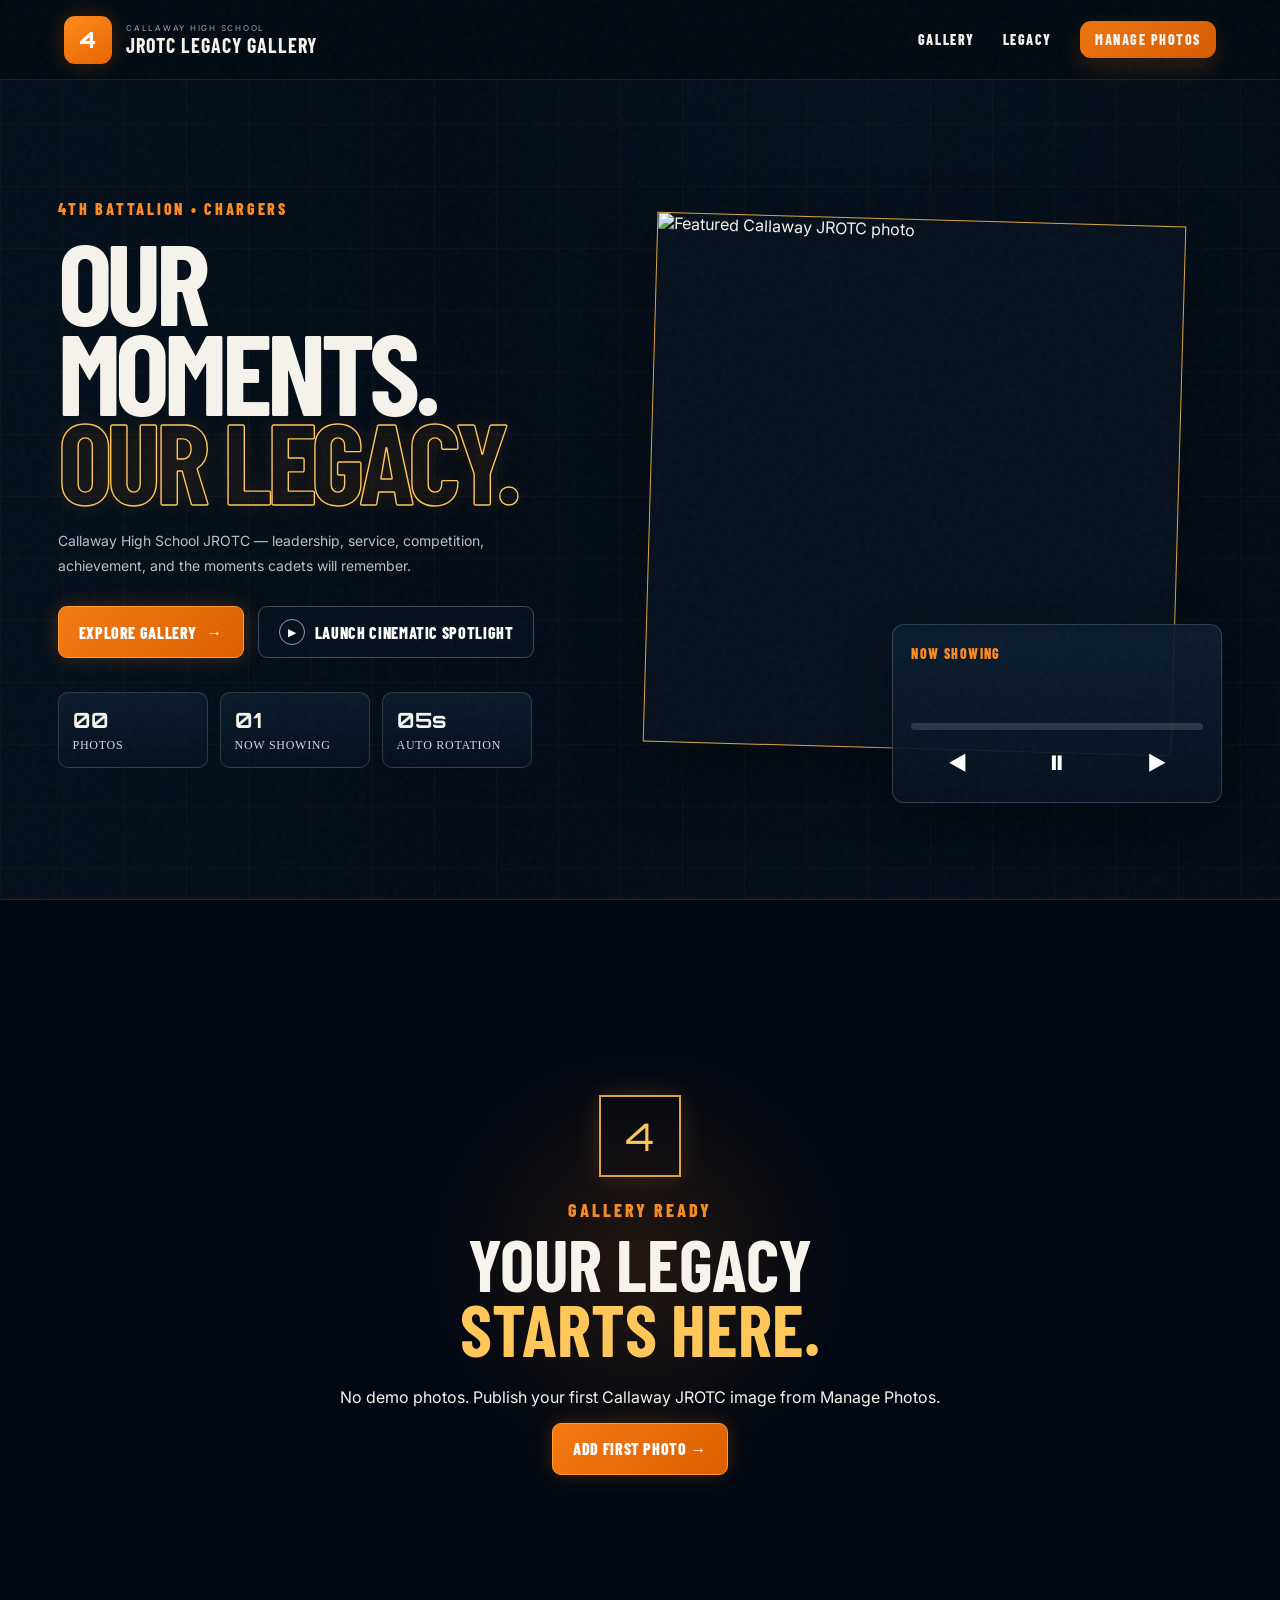
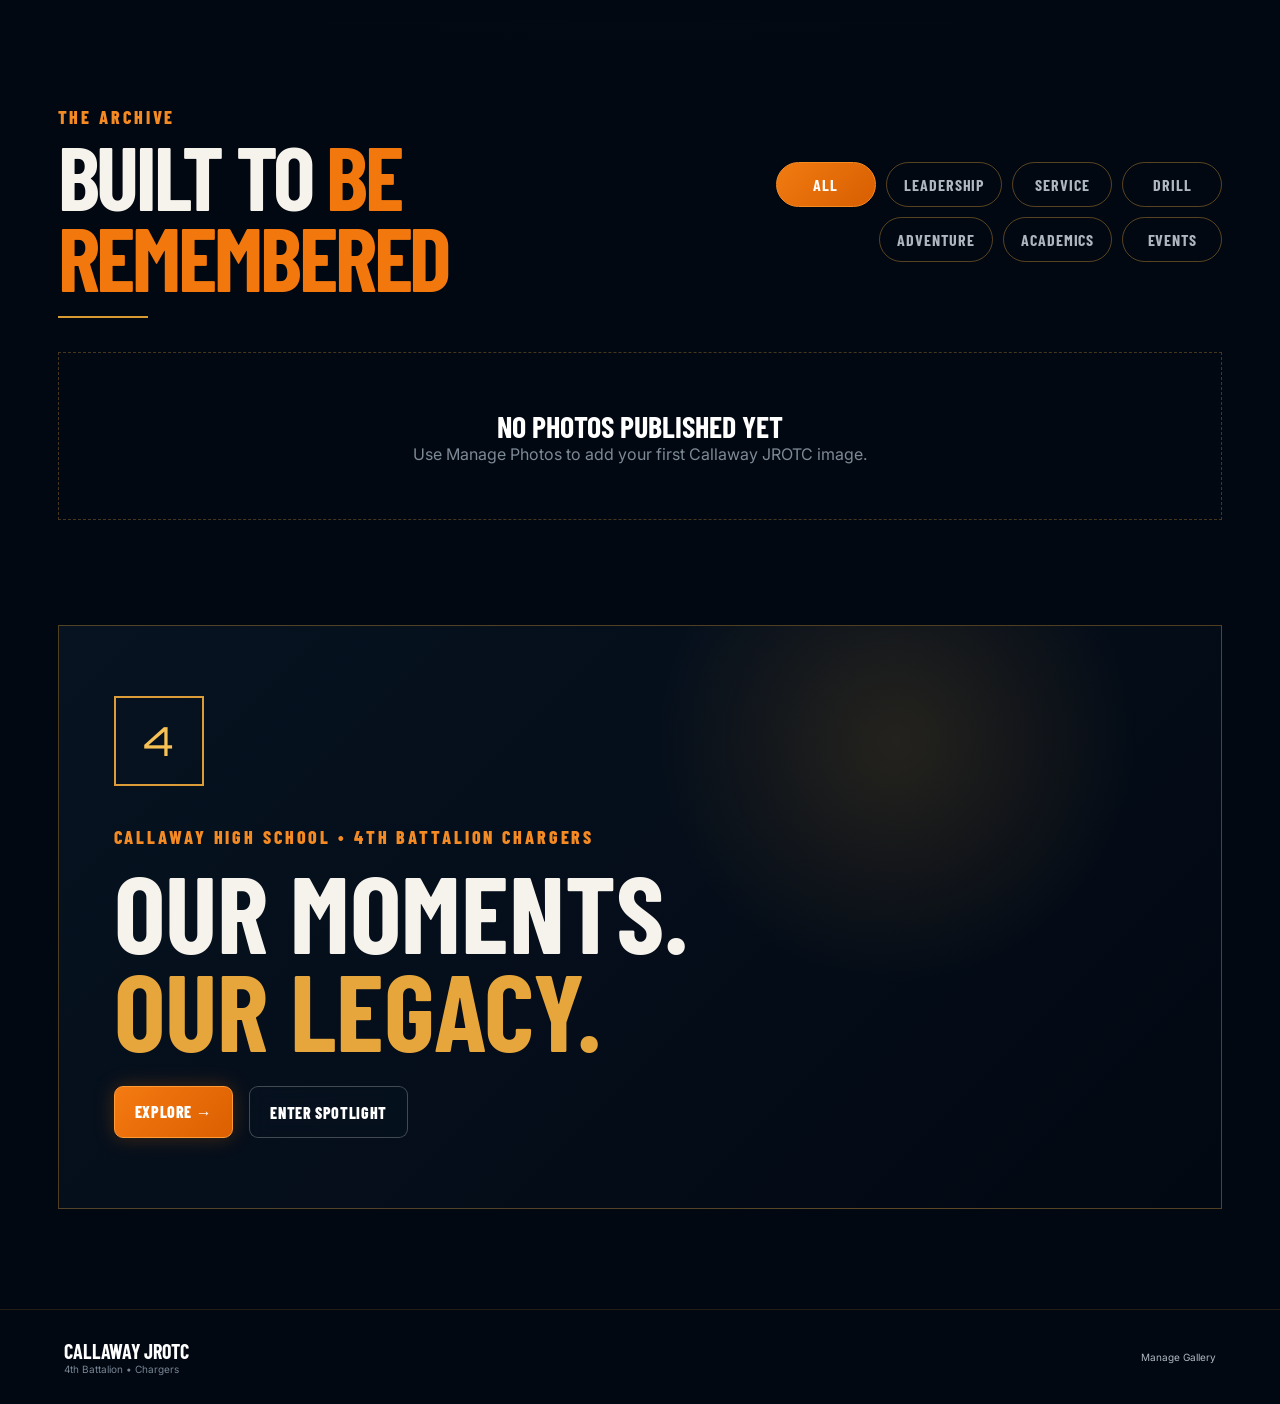
==== commit 9eb26933: "Add files via upload" ====
--- a/index.html
+++ b/index.html
@@ -11,51 +11,179 @@
   <link rel="stylesheet" href="style.css">
 </head>
 <body>
-<div class="grain"></div>
-<header class="topbar">
-  <a class="brand" href="#home"><div class="brand-mark">4</div><div><span>CALLAWAY HIGH SCHOOL</span><strong>JROTC LEGACY GALLERY</strong></div></a>
-  <nav><a href="#gallery">Gallery</a><a href="#legacy">Legacy</a><a class="manage" href="admin.html">Manage Photos</a></nav>
-</header>
+  <div class="grain"></div>
 
-<main>
-<section class="hero" id="home">
-  <div id="heroBg" class="hero-bg"></div><div class="hero-shade"></div><div class="grid"></div>
-  <div class="hero-inner">
-    <div class="hero-copy">
-      <div class="eyebrow">4TH BATTALION • CHARGERS</div>
-      <h1><span>OUR MOMENTS.</span><em>OUR LEGACY.</em></h1>
-      <p>Leadership. Service. Competition. Achievement. The people and moments that define Callaway JROTC.</p>
-      <div class="actions"><a class="primary" href="#gallery">EXPLORE GALLERY →</a><button id="spotlightBtn" class="secondary">▶ LAUNCH CINEMATIC SPOTLIGHT</button></div>
-      <div class="stats"><div><b id="photoCount">00</b><small>PHOTOS</small></div><div><b id="heroCurrent">01</b><small>NOW SHOWING</small></div><div><b>05s</b><small>AUTO ROTATION</small></div></div>
+  <header class="topbar">
+    <a href="#home" class="brand">
+      <div class="brand-mark">4</div>
+      <div class="brand-copy">
+        <span>CALLAWAY HIGH SCHOOL</span>
+        <strong>JROTC LEGACY GALLERY</strong>
+      </div>
+    </a>
+    <nav>
+      <a href="#gallery">Gallery</a>
+      <a href="#legacy">Legacy</a>
+      <a class="admin-link" href="admin.html">Manage Photos</a>
+    </nav>
+  </header>
+
+  <main>
+    <section id="home" class="hero">
+      <div id="heroBackdrop" class="hero-backdrop"></div>
+      <div class="hero-shade"></div>
+      <div class="hero-lines"></div>
+
+      <div class="hero-content">
+        <div class="hero-copy">
+          <div class="battalion">4TH BATTALION • CHARGERS</div>
+          <h1><span>OUR MOMENTS.</span><em>OUR LEGACY.</em></h1>
+          <p>Callaway High School JROTC — leadership, service, competition, achievement, and the moments cadets will remember.</p>
+
+          <div class="hero-actions">
+            <a href="#gallery" class="primary-btn">EXPLORE GALLERY <span>→</span></a>
+            <button id="spotlightBtn" class="outline-btn"><span class="play-icon">▶</span> LAUNCH CINEMATIC SPOTLIGHT</button>
+          </div>
+
+          <div class="hero-stats">
+            <div><b id="photoCount">00</b><small>PHOTOS</small></div>
+            <div><b id="heroCurrent">01</b><small>NOW SHOWING</small></div>
+            <div><b>05s</b><small>AUTO ROTATION</small></div>
+          </div>
+        </div>
+
+        <div class="hero-feature">
+          <div class="hero-frame-back one"></div>
+          <div class="hero-frame-back two"></div>
+          <div class="hero-photo-frame">
+            <img id="heroImage" alt="Featured Callaway JROTC photo">
+          </div>
+          <div class="hero-now-card">
+            <span>NOW SHOWING</span>
+            <strong id="heroTitle"></strong>
+            <p id="heroCaption"></p>
+            <div class="hero-progress"><div id="heroProgress"></div></div>
+            <div class="hero-controls">
+              <button id="heroPrev">◀</button>
+              <button id="heroPlay">Ⅱ</button>
+              <button id="heroNext">▶</button>
+            </div>
+          </div>
+        </div>
+      </div>
+    </section>
+
+    <section id="emptyHero" class="empty-hero" hidden>
+      <div class="empty-mark">4</div>
+      <span>GALLERY READY</span>
+      <h2>YOUR LEGACY<br><em>STARTS HERE.</em></h2>
+      <p>No demo photos. Publish your first Callaway JROTC image from Manage Photos.</p>
+      <a href="admin.html" class="primary-btn">ADD FIRST PHOTO →</a>
+    </section>
+
+    <section id="gallery" class="gallery-section">
+      <div class="archive-head">
+        <div>
+          <span class="micro">THE ARCHIVE</span>
+          <h2>BUILT TO <em>BE REMEMBERED</em></h2>
+          <div class="head-line"></div>
+        </div>
+        <div class="filters">
+          <button class="filter active" data-filter="all">ALL</button>
+          <button class="filter" data-filter="leadership">LEADERSHIP</button>
+          <button class="filter" data-filter="service">SERVICE</button>
+          <button class="filter" data-filter="drill">DRILL</button>
+          <button class="filter" data-filter="adventure">ADVENTURE</button>
+          <button class="filter" data-filter="academics">ACADEMICS</button>
+          <button class="filter" data-filter="events">EVENTS</button>
+        </div>
+      </div>
+
+      <div id="galleryGrid" class="gallery-grid"></div>
+      <div id="emptyGallery" class="empty-gallery" hidden>
+        <strong>NO PHOTOS PUBLISHED YET</strong>
+        <span>Use Manage Photos to add your first Callaway JROTC image.</span>
+      </div>
+    </section>
+
+    <section id="legacy" class="legacy">
+      <div class="legacy-inner">
+        <div class="legacy-mark">4</div>
+        <span class="micro">CALLAWAY HIGH SCHOOL • 4TH BATTALION CHARGERS</span>
+        <h2>OUR MOMENTS.<br><em>OUR LEGACY.</em></h2>
+        <div class="legacy-actions">
+          <a href="#gallery" class="primary-btn">EXPLORE →</a>
+          <button id="legacySpotlight" class="outline-btn">ENTER SPOTLIGHT</button>
+        </div>
+      </div>
+    </section>
+  </main>
+
+  <footer>
+    <div><strong>CALLAWAY JROTC</strong><span>4th Battalion • Chargers</span></div>
+    <a href="admin.html">Manage Gallery</a>
+  </footer>
+
+  <!-- MOCKUP-MATCHED SPOTLIGHT -->
+  <div id="spotlight" class="cinema-overlay" aria-hidden="true">
+    <div id="cinemaBackdrop" class="cinema-backdrop"></div>
+    <div class="cinema-shade"></div>
+    <div class="cinema-rays"></div>
+
+    <div class="cinema-topbar">
+      <div class="cinema-label"><span></span>CINEMATIC SPOTLIGHT</div>
+
+      <div class="cinema-top-actions">
+        <div class="autoplay-label">AUTOPLAY <b id="autoplayState">ON</b><span></span></div>
+        <button id="toggleAutoplay" class="pause-btn">Ⅱ&nbsp;&nbsp;PAUSE</button>
+        <button id="closeSpotlight" class="cinema-close">×</button>
+      </div>
     </div>
-    <div class="hero-showcase">
-      <div class="stack back1"></div><div class="stack back2"></div>
-      <div class="hero-photo"><img id="heroImage" alt=""><div class="hero-frame"></div></div>
-      <div class="now-card"><span>NOW SHOWING</span><h3 id="heroTitle"></h3><p id="heroCaption"></p><div class="progress"><div id="heroProgress"></div></div><div class="controls"><button id="heroPrev">◀◀</button><button id="heroPlay">Ⅱ</button><button id="heroNext">▶▶</button></div></div>
+
+    <div class="cinema-shell">
+      <div class="cinema-stage-grid">
+        <div class="nav-cell">
+          <button id="spotPrev" class="cinema-arrow">‹</button>
+        </div>
+
+        <div class="cinema-photo-column">
+          <div class="cinema-gold-outer">
+            <div id="spotPhotoStage" class="cinema-photo-stage">
+              <img id="spotImage" alt="">
+              <div class="cinema-photo-vignette"></div>
+              <div class="cinema-progress"><div id="spotProgress"></div></div>
+            </div>
+          </div>
+        </div>
+
+        <div class="nav-cell">
+          <button id="spotNext" class="cinema-arrow">›</button>
+        </div>
+      </div>
+
+      <div class="cinema-meta">
+        <div class="cinema-title">
+          <span id="spotCategory"></span>
+          <h2 id="spotTitle"></h2>
+          <div class="title-rule"><i></i></div>
+          <p id="spotCaption"></p>
+        </div>
+
+        <div class="cinema-count">
+          <b id="spotCurrent">01</b>
+          <span>/</span>
+          <small id="spotTotal">01</small>
+        </div>
+      </div>
+
+      <div class="filmstrip-shell">
+        <div class="filmstrip-edge left-edge"></div>
+        <div id="filmstrip" class="filmstrip"></div>
+        <div class="filmstrip-edge right-edge"></div>
+      </div>
     </div>
   </div>
-</section>
 
-<section id="emptyHero" class="empty" hidden><div class="empty-card"><div class="empty-mark">4</div><span>GALLERY READY</span><h2>YOUR LEGACY<br><em>STARTS HERE.</em></h2><p>No demo photos. Publish your first Callaway JROTC image from Manage Photos.</p><a class="primary" href="admin.html">ADD FIRST PHOTO →</a></div></section>
-
-<section class="archive" id="gallery">
-  <div class="archive-head"><div><span>THE ARCHIVE</span><h2>BUILT TO <em>BE REMEMBERED</em></h2><div class="gold-line"></div></div><div class="filters"><button class="filter active" data-filter="all">ALL</button><button class="filter" data-filter="leadership">LEADERSHIP</button><button class="filter" data-filter="service">SERVICE</button><button class="filter" data-filter="drill">DRILL</button><button class="filter" data-filter="adventure">ADVENTURE</button><button class="filter" data-filter="academics">ACADEMICS</button><button class="filter" data-filter="events">EVENTS</button></div></div>
-  <div id="galleryGrid" class="gallery-grid"></div><div id="emptyGallery" class="empty-gallery" hidden>NO PHOTOS PUBLISHED YET</div>
-</section>
-
-<section id="legacy" class="legacy"><div class="legacy-card"><div class="legacy-mark">4</div><h2>OUR MOMENTS.<br><em>OUR LEGACY.</em></h2><p>CALLAWAY HIGH SCHOOL • 4TH BATTALION CHARGERS</p><div class="actions"><a class="primary" href="#gallery">EXPLORE →</a><button id="legacySpotlight" class="secondary">ENTER SPOTLIGHT</button></div></div></section>
-</main>
-<footer><div><strong>CALLAWAY JROTC</strong><span>4th Battalion • Chargers</span></div><a href="admin.html">Manage Gallery</a></footer>
-
-<div id="spotlight" class="spotlight" aria-hidden="true">
-  <div id="spotBg" class="spot-bg"></div><div class="spot-shade"></div>
-  <div class="spot-top"><div class="spot-pill"><i></i>CINEMATIC SPOTLIGHT</div><div class="spot-tools"><span>AUTOPLAY <b id="autoplayState">ON</b></span><button id="toggleAutoplay">Ⅱ PAUSE</button><button id="closeSpotlight" class="close">×</button></div></div>
-  <div class="spot-shell">
-    <div class="spot-stage-row"><button id="spotPrev" class="arrow">‹</button><div class="frame-wrap"><div class="gold-border b1"></div><div class="gold-border b2"></div><div id="spotStage" class="spot-stage"><img id="spotImage" alt=""><div class="spot-progress"><div id="spotProgress"></div></div></div></div><button id="spotNext" class="arrow">›</button></div>
-    <div class="spot-meta"><div><span id="spotCategory"></span><h2 id="spotTitle"></h2><p id="spotCaption"></p></div><div class="counter"><b id="spotCurrent">01</b><span>/</span><small id="spotTotal">01</small></div></div>
-    <div class="film-frame"><div id="filmstrip" class="filmstrip"></div></div>
-  </div>
-</div>
-<script src="app.js"></script>
+  <script src="app.js"></script>
 </body>
-</html>
+</html>
--- a/style.css
+++ b/style.css
@@ -1,7 +1,316 @@
-:root{--orange:#f4730a;--orange2:#ff9d38;--gold:#e3a33a;--gold2:#ffd069;--navy:#06111e;--bg:#020812;--white:#f4f1eb;--muted:#aeb7c0}*{box-sizing:border-box}html{scroll-behavior:smooth}body{margin:0;background:radial-gradient(circle at 50% 0%,#0a1726,#020812 58%);color:var(--white);font-family:Inter,Arial,sans-serif;overflow-x:hidden}body.locked{overflow:hidden}a{color:inherit}.grain{position:fixed;inset:0;z-index:999;pointer-events:none;opacity:.03;background-image:url("data:image/svg+xml,%3Csvg viewBox='0 0 180 180' xmlns='http://www.w3.org/2000/svg'%3E%3Cfilter id='n'%3E%3CfeTurbulence type='fractalNoise' baseFrequency='.9' numOctaves='4' stitchTiles='stitch'/%3E%3C/filter%3E%3Crect width='100%25' height='100%25' filter='url(%23n)'/%3E%3C/svg%3E")}.topbar{height:78px;position:fixed;top:0;left:0;right:0;z-index:80;padding:0 5vw;display:flex;align-items:center;justify-content:space-between;background:rgba(3,10,18,.91);border-bottom:1px solid rgba(227,163,58,.12);backdrop-filter:blur(14px)}.brand{display:flex;align-items:center;gap:13px;text-decoration:none}.brand-mark{width:48px;height:48px;border-radius:11px;display:grid;place-items:center;background:linear-gradient(145deg,#ff8b1b,#dc6203);font-family:Orbitron;font-size:22px;font-weight:800;box-shadow:0 0 25px rgba(244,115,10,.22)}.brand span{display:block;font-size:8px;letter-spacing:.22em;color:#9ba5af}.brand strong{font-family:Barlow Condensed;font-size:20px;letter-spacing:.05em}nav{display:flex;align-items:center;gap:28px}nav a{text-decoration:none;font-family:Barlow Condensed;font-size:14px;font-weight:800;letter-spacing:.1em;text-transform:uppercase}.manage{padding:10px 15px;border-radius:11px;background:linear-gradient(135deg,#ef7810,#d75c00)}
-.hero{min-height:100vh;position:relative;overflow:hidden;padding:115px 4.5vw 50px;display:flex;align-items:center}.hero-bg{position:absolute;inset:-4%;background-position:center;background-size:cover;filter:blur(34px) saturate(.82) brightness(.48);transform:scale(1.1);opacity:.64;transition:.6s}.hero-shade{position:absolute;inset:0;background:linear-gradient(90deg,#03101b 0%,rgba(3,12,22,.98) 34%,rgba(3,12,22,.55) 68%,rgba(3,12,22,.86) 100%),radial-gradient(circle at 74% 43%,transparent,rgba(3,10,18,.6) 74%)}.grid{position:absolute;inset:0;background-image:linear-gradient(rgba(227,163,58,.04) 1px,transparent 1px),linear-gradient(90deg,rgba(227,163,58,.04) 1px,transparent 1px);background-size:62px 62px;mask-image:linear-gradient(180deg,#000,transparent 92%)}.hero-inner{position:relative;z-index:2;width:100%;max-width:1600px;margin:auto;display:grid;grid-template-columns:minmax(440px,.9fr) minmax(560px,1.1fr);gap:46px;align-items:center}.eyebrow{font-family:Barlow Condensed;font-size:16px;font-weight:800;letter-spacing:.17em;color:#ff8a22;margin-bottom:18px}.hero h1{font-family:Barlow Condensed;font-size:clamp(84px,9vw,142px);line-height:.78;text-transform:uppercase;margin:0;letter-spacing:-.045em}.hero h1 span,.hero h1 em{display:block}.hero h1 em{font-style:normal;color:transparent;-webkit-text-stroke:1.4px var(--gold2);text-shadow:0 0 22px rgba(244,115,10,.12)}.hero-copy>p{max-width:620px;color:#b9c0c9;font-size:14px;line-height:1.75;margin-top:24px}.actions{display:flex;gap:14px;flex-wrap:wrap;margin-top:28px}.primary,.secondary{min-height:52px;padding:0 20px;border-radius:9px;display:inline-flex;align-items:center;justify-content:center;gap:10px;text-decoration:none;font-family:Barlow Condensed;font-size:16px;font-weight:800;letter-spacing:.04em;cursor:pointer}.primary{background:linear-gradient(135deg,#f47a12,#dc5f00);border:1px solid #ff9a35;color:white;box-shadow:0 0 20px rgba(244,115,10,.25)}.secondary{background:rgba(7,20,34,.6);color:white;border:1px solid rgba(255,255,255,.25);backdrop-filter:blur(10px)}.stats{display:flex;gap:12px;margin-top:34px}.stats>div{min-width:155px;height:92px;padding:14px;border-radius:10px;border:1px solid rgba(255,255,255,.15);background:linear-gradient(180deg,rgba(13,31,51,.72),rgba(5,18,31,.7))}.stats b{display:block;font-family:Orbitron;font-size:22px}.stats small{display:block;margin-top:8px;font-family:Barlow Condensed;font-size:12px;letter-spacing:.07em;color:#d3d8dd}.hero-showcase{position:relative;min-height:670px;display:flex;align-items:center;justify-content:center}.stack{position:absolute;width:69%;height:64%;border:1px solid rgba(227,163,58,.28);border-radius:12px;background:rgba(8,26,44,.48)}.back1{transform:translate(40px,18px) rotate(5deg)}.back2{transform:translate(-34px,26px) rotate(-4deg)}.hero-photo{position:relative;z-index:3;width:min(700px,86%);height:530px;border:1px solid var(--gold);background:#07111d;box-shadow:0 24px 65px rgba(0,0,0,.42);transform:rotate(1.8deg)}.hero-photo img{width:100%;height:100%;object-fit:cover;display:block}.hero-frame{position:absolute;inset:-15px;border:1px solid rgba(255,203,98,.8);pointer-events:none}.now-card{position:absolute;z-index:5;right:0;bottom:16px;width:330px;padding:18px;border-radius:12px;border:1px solid rgba(255,255,255,.18);background:linear-gradient(180deg,rgba(11,29,48,.95),rgba(5,18,31,.94));box-shadow:0 18px 50px rgba(0,0,0,.32)}.now-card>span{font-family:Barlow Condensed;font-size:14px;font-weight:800;letter-spacing:.1em;color:#ff8a22}.now-card h3{margin:7px 0 0;font-family:Barlow Condensed;font-size:34px;text-transform:uppercase}.now-card p{color:#c5cbd1;font-size:12px;line-height:1.55;min-height:36px}.progress{height:7px;border-radius:999px;background:rgba(255,255,255,.15);overflow:hidden}.progress div{height:100%;width:0;background:linear-gradient(90deg,#ff7300,#ffc24a)}.controls{display:grid;grid-template-columns:1fr 1fr 1fr;gap:7px;margin-top:12px}.controls button{height:44px;border:0;background:transparent;color:white;font-size:23px;font-weight:900;cursor:pointer}
-.empty{min-height:80vh;padding:120px 20px 70px;display:flex;align-items:center;justify-content:center}.empty-card{text-align:center;max-width:780px;padding:58px;border:1px solid rgba(227,163,58,.34)}.empty-mark{width:84px;height:84px;border:2px solid var(--gold);display:grid;place-items:center;margin:0 auto 22px;font-family:Orbitron;font-size:40px;color:var(--gold2)}.empty-card span{font-family:Barlow Condensed;font-size:14px;letter-spacing:.15em;color:#ff8a22}.empty-card h2,.archive-head h2,.legacy h2{font-family:Barlow Condensed;text-transform:uppercase;line-height:.9}.empty-card h2{font-size:72px;margin:10px 0}.empty-card h2 em{font-style:normal;color:var(--gold2)}.empty-card p{color:#9ca8b4;line-height:1.7}
-.archive{max-width:1600px;margin:auto;padding:86px 4.5vw 105px}.archive-head{display:flex;justify-content:space-between;gap:40px;align-items:center;margin-bottom:34px}.archive-head>div>span{font-family:Barlow Condensed;font-size:18px;font-weight:800;letter-spacing:.16em;color:#f48a23}.archive-head h2{font-size:clamp(62px,7vw,100px);margin:7px 0 0;letter-spacing:-.035em}.archive-head h2 em{font-style:normal;color:#f2780d}.gold-line{width:90px;height:2px;background:#d89b31;margin-top:20px}.filters{display:flex;max-width:580px;justify-content:flex-end;flex-wrap:wrap;gap:10px}.filter{min-width:100px;padding:12px 17px;border-radius:999px;border:1px solid rgba(227,163,58,.38);background:transparent;color:#aeb6bf;font-family:Barlow Condensed;font-size:16px;font-weight:700;letter-spacing:.06em;cursor:pointer}.filter.active,.filter:hover{background:linear-gradient(135deg,#f17b12,#d85e00);color:white;border-color:#f68a21}.gallery-grid{display:grid;grid-template-columns:repeat(12,1fr);grid-auto-flow:dense;gap:18px}.photo-card{position:relative;grid-column:span 4;height:500px;overflow:hidden;border-radius:14px;border:1px solid rgba(227,163,58,.5);background:#07131f;cursor:pointer;box-shadow:0 16px 45px rgba(0,0,0,.25)}.photo-card.wide{grid-column:span 8}.photo-card.tall{height:600px}.photo-card:after{content:"";position:absolute;inset:0;z-index:1;box-shadow:inset 0 -160px 110px rgba(0,0,0,.82)}.photo-card img{width:100%;height:100%;object-fit:cover;transition:transform .7s ease}.photo-card:hover img{transform:scale(1.045)}.photo-card:hover{border-color:#f0b448;box-shadow:0 0 0 1px rgba(240,180,72,.45),0 0 28px rgba(240,123,18,.16)}.card-copy{position:absolute;z-index:3;left:22px;right:22px;bottom:58px}.card-copy span{font-family:Barlow Condensed;font-size:18px;font-weight:800;color:#f6a52f}.card-copy h3{font-family:Barlow Condensed;font-size:44px;line-height:.95;text-transform:uppercase;margin:5px 0}.card-copy p{font-size:13px;color:#c3c8ce;margin:7px 0 0}.card-num{position:absolute;z-index:3;left:20px;bottom:15px;font-family:Barlow Condensed;font-size:34px;color:#b5bac0}.empty-gallery{padding:55px;text-align:center;border:1px dashed rgba(227,163,58,.3);color:#7d8995;font-family:Barlow Condensed;font-size:30px}
-.legacy{padding:0 4.5vw 100px}.legacy-card{max-width:1500px;margin:auto;min-height:620px;padding:70px 55px;position:relative;overflow:hidden;border:1px solid rgba(227,163,58,.35);background:radial-gradient(circle at 70% 20%,rgba(255,177,57,.13),transparent 25%),linear-gradient(135deg,#071321,#020812)}.legacy-card:before,.legacy-card:after{content:"";position:absolute;width:65px;height:65px;border-color:#d99b35}.legacy-card:before{left:10px;top:10px;border-left:2px solid;border-top:2px solid}.legacy-card:after{right:10px;bottom:10px;border-right:2px solid;border-bottom:2px solid}.legacy-mark{width:90px;height:90px;border:2px solid #dc9d38;display:grid;place-items:center;font-family:Orbitron;font-size:40px;color:#f6c155;box-shadow:0 0 25px rgba(227,163,58,.18);margin-bottom:50px}.legacy h2{font-size:clamp(76px,8.5vw,130px);margin:14px 0}.legacy h2 em{font-style:normal;color:#e6a63b}.legacy p{font-family:Barlow Condensed;font-size:16px;letter-spacing:.12em;color:#f28722}footer{min-height:95px;padding:24px 5vw;border-top:1px solid rgba(227,163,58,.14);display:flex;justify-content:space-between;align-items:center;color:#778594;font-size:10px}footer strong{display:block;color:white;font-family:Barlow Condensed;font-size:20px}footer a{text-decoration:none;color:#aeb7bf}
-.spotlight{position:fixed;inset:0;z-index:200;display:none;overflow:hidden;background:#03070c}.spotlight.open{display:block}.spot-bg{position:absolute;inset:-5%;background-position:center;background-size:cover;filter:blur(30px) brightness(.43) saturate(.95);transform:scale(1.1);opacity:.85;transition:.5s}.spot-shade{position:absolute;inset:0;background:radial-gradient(circle at 50% 35%,rgba(3,7,12,.06),rgba(3,7,12,.58) 66%,rgba(3,7,12,.93) 100%)}.spot-top{position:relative;z-index:4;height:76px;padding:15px 3vw 0;display:flex;align-items:center;justify-content:space-between}.spot-pill{display:flex;align-items:center;gap:10px;padding:10px 16px;border-radius:999px;border:1px solid rgba(227,163,58,.68);background:rgba(6,18,29,.62);font-family:Barlow Condensed;font-size:18px;font-weight:800;letter-spacing:.05em}.spot-pill i{width:12px;height:12px;border-radius:50%;background:#ff7300;box-shadow:0 0 16px rgba(255,115,0,.95)}.spot-tools{display:flex;align-items:center;gap:12px;font-family:Barlow Condensed;font-size:16px;font-weight:800;letter-spacing:.06em}.spot-tools b{color:#ff8a22}.spot-tools button{height:44px;padding:0 18px;border-radius:10px;border:1px solid rgba(227,163,58,.65);background:rgba(6,18,29,.65);color:white;font-family:Barlow Condensed;font-size:16px;font-weight:800;cursor:pointer}.close{width:48px;padding:0!important;border-radius:50%!important;font-size:29px!important}.spot-shell{position:relative;z-index:3;height:calc(100% - 76px);max-width:1600px;margin:auto;padding:0 3vw 15px;display:grid;grid-template-rows:minmax(0,1fr) auto auto;gap:12px}.spot-stage-row{position:relative;display:flex;align-items:center;justify-content:center;min-height:0;padding:0 90px}.frame-wrap{position:relative;width:min(1200px,100%);height:100%;max-height:650px;display:flex;align-items:center;justify-content:center}.gold-border{position:absolute;border:1px solid rgba(227,163,58,.38);border-radius:22px}.b1{inset:3% 1%;transform:rotate(1deg)}.b2{inset:4% 2%;transform:rotate(-1deg)}.spot-stage{position:relative;z-index:2;width:100%;height:100%;min-height:420px;max-height:620px;border-radius:22px;overflow:hidden;border:1px solid rgba(227,163,58,.88);background:rgba(5,14,23,.35);box-shadow:0 0 0 7px rgba(3,8,13,.55),0 0 0 9px rgba(227,163,58,.18),0 24px 80px rgba(0,0,0,.45)}.spot-stage:before{content:"";position:absolute;inset:0;z-index:0;background-image:var(--spot-img);background-size:cover;background-position:center;filter:blur(28px) saturate(1.05) brightness(.56);transform:scale(1.09)}.spot-stage:after{content:"";position:absolute;inset:0;z-index:1;background:linear-gradient(90deg,rgba(3,8,13,.35),transparent 22%,transparent 78%,rgba(3,8,13,.35))}.spot-stage img{position:absolute;z-index:2;left:50%;top:50%;display:block;box-shadow:0 16px 55px rgba(0,0,0,.35)}.spot-stage.landscape img{width:100%;height:100%;object-fit:cover;transform:translate(-50%,-50%)}.spot-stage.portrait img,.spot-stage.square img{max-width:84%;max-height:92%;width:auto;height:auto;object-fit:contain;transform:translate(-50%,-50%);border-radius:10px;border:1px solid rgba(227,163,58,.48)}.spot-stage.square img{max-width:76%}.spot-progress{position:absolute;z-index:5;left:3%;right:3%;bottom:14px;height:7px;border-radius:999px;background:rgba(1,5,8,.58);overflow:hidden}.spot-progress div{height:100%;width:0;background:linear-gradient(90deg,#ff7300,#ffc24a)}.arrow{position:absolute;z-index:5;top:50%;transform:translateY(-50%);width:74px;height:104px;border-radius:50%;border:1px solid rgba(227,163,58,.65);background:rgba(6,18,29,.58);color:white;font-size:58px;cursor:pointer;backdrop-filter:blur(10px)}.spot-meta{display:flex;justify-content:space-between;align-items:end;gap:30px;padding:0 12px}.spot-meta>div>span{font-family:Barlow Condensed;font-size:20px;font-weight:800;color:#f48a23;letter-spacing:.08em}.spot-meta h2{font-family:Barlow Condensed;font-size:76px;line-height:.84;text-transform:uppercase;margin:5px 0}.spot-meta p{font-size:12px;color:#c2c8ce;margin:6px 0}.counter{display:flex;align-items:baseline;gap:10px;font-family:Barlow Condensed;color:#ffc45c;text-shadow:0 0 20px rgba(227,163,58,.22)}.counter b{font-size:78px}.counter span{font-size:54px}.counter small{font-size:54px}.film-frame{border:1px solid rgba(227,163,58,.5);padding:8px;border-radius:12px;background:rgba(4,13,22,.56)}.filmstrip{display:flex;gap:10px;overflow-x:auto;scrollbar-width:thin}.film-thumb{flex:0 0 240px;height:115px;padding:0;border-radius:9px;overflow:hidden;border:1px solid rgba(227,163,58,.4);background:#07111d;opacity:.68;cursor:pointer;transition:.25s}.film-thumb img{width:100%;height:100%;object-fit:cover}.film-thumb.active{opacity:1;border-color:#ffb447;box-shadow:0 0 0 2px rgba(255,180,71,.6),0 0 24px rgba(255,124,15,.36);transform:translateY(-1px)}
-@media(max-width:1150px){.hero-inner{grid-template-columns:1fr}.hero-showcase{min-height:600px}.archive-head{flex-direction:column;align-items:flex-start}.filters{justify-content:flex-start}.photo-card,.photo-card.wide{grid-column:span 6}}@media(max-width:720px){.topbar{height:70px;padding:0 15px}.brand span{font-size:6px}.brand strong{font-size:15px}.brand-mark{width:40px;height:40px}nav a:not(.manage){display:none}.hero{padding:100px 18px 45px}.hero h1{font-size:82px}.hero-copy>p{font-size:13px}.actions{flex-direction:column}.stats{overflow-x:auto}.stats>div{min-width:135px}.hero-showcase{min-height:470px}.hero-photo{height:390px;width:92%;transform:none}.now-card{right:4%;bottom:-8px;width:92%}.archive{padding:68px 15px}.archive-head h2{font-size:60px}.photo-card,.photo-card.wide{grid-column:span 12;height:430px}.photo-card.tall{height:500px}.legacy{padding:0 15px 70px}.legacy-card{padding:48px 22px}.legacy h2{font-size:74px}.spot-top{padding:12px}.spot-pill{font-size:13px}.spot-tools>span{display:none}.spot-tools button{height:38px;font-size:13px;padding:0 10px}.spot-shell{padding:0 8px 8px}.spot-stage-row{padding:0 42px}.arrow{width:38px;height:58px;font-size:30px}.spot-stage{min-height:380px}.spot-meta{flex-direction:column;align-items:flex-start;gap:2px}.spot-meta h2{font-size:44px}.counter b{font-size:40px}.counter span,.counter small{font-size:28px}.film-thumb{flex-basis:105px;height:64px}footer{flex-direction:column;align-items:flex-start;gap:8px}}
+:root{
+  --orange:#f5750a;
+  --orange2:#ff9a35;
+  --gold:#e2a23b;
+  --gold2:#ffc75a;
+  --navy:#06111e;
+  --navy2:#0a1b2e;
+  --bg:#020812;
+  --white:#f6f3ed;
+  --muted:#a7afba;
+}
+*{box-sizing:border-box}
+html{scroll-behavior:smooth}
+body{margin:0;background:radial-gradient(circle at 50% 0%,#0a1727,#020812 55%);color:var(--white);font-family:Inter,Arial,sans-serif;overflow-x:hidden}
+body.locked{overflow:hidden}
+a{color:inherit}
+button{font:inherit}
+.grain{position:fixed;inset:0;z-index:999;pointer-events:none;opacity:.032;background-image:url("data:image/svg+xml,%3Csvg viewBox='0 0 180 180' xmlns='http://www.w3.org/2000/svg'%3E%3Cfilter id='n'%3E%3CfeTurbulence type='fractalNoise' baseFrequency='.9' numOctaves='4' stitchTiles='stitch'/%3E%3C/filter%3E%3Crect width='100%25' height='100%25' filter='url(%23n)'/%3E%3C/svg%3E")}
+
+.topbar{position:fixed;z-index:80;top:0;left:0;right:0;height:80px;padding:0 5vw;display:flex;align-items:center;justify-content:space-between;background:rgba(3,10,18,.9);border-bottom:1px solid rgba(226,162,59,.12);backdrop-filter:blur(14px)}
+.brand{display:flex;align-items:center;gap:14px;text-decoration:none}
+.brand-mark{width:48px;height:48px;border-radius:11px;display:grid;place-items:center;background:linear-gradient(145deg,#ff8b1a,#e96400);color:#fff;font-family:Orbitron;font-size:22px;font-weight:800;box-shadow:0 0 25px rgba(244,115,10,.22)}
+.brand-copy span{display:block;font-size:8px;letter-spacing:.22em;color:#9ba4ae}
+.brand-copy strong{font-family:Barlow Condensed;font-size:20px;letter-spacing:.05em}
+nav{display:flex;align-items:center;gap:28px}
+nav a{text-decoration:none;font-family:Barlow Condensed;font-size:14px;font-weight:800;letter-spacing:.11em;text-transform:uppercase}
+.admin-link{padding:10px 15px;border-radius:11px;background:linear-gradient(135deg,#ed7510,#d75c00);box-shadow:0 10px 24px rgba(238,112,7,.18)}
+
+.hero{min-height:100vh;position:relative;overflow:hidden;padding:118px 4.5vw 50px;display:flex;align-items:center;border-bottom:1px solid rgba(226,162,59,.14)}
+.hero-backdrop{position:absolute;inset:-4%;background-position:center;background-size:cover;filter:blur(34px) saturate(.82) brightness(.44);transform:scale(1.1);opacity:.65}
+.hero-shade{position:absolute;inset:0;background:linear-gradient(90deg,#03101b 0%,rgba(3,12,22,.97) 35%,rgba(3,12,22,.55) 68%,rgba(3,12,22,.85) 100%)}
+.hero-lines{position:absolute;inset:0;background-image:linear-gradient(rgba(226,162,59,.04) 1px,transparent 1px),linear-gradient(90deg,rgba(226,162,59,.04) 1px,transparent 1px);background-size:62px 62px}
+.hero-content{position:relative;z-index:2;width:100%;max-width:1600px;margin:auto;display:grid;grid-template-columns:minmax(440px,.9fr) minmax(560px,1.1fr);gap:46px;align-items:center}
+.battalion{font-family:Barlow Condensed;font-size:16px;font-weight:800;letter-spacing:.17em;color:#ff8a22;margin-bottom:18px}
+.hero h1{font-family:Barlow Condensed;font-size:clamp(84px,9vw,142px);line-height:.78;text-transform:uppercase;margin:0;letter-spacing:-.045em}
+.hero h1 span,.hero h1 em{display:block}.hero h1 em{font-style:normal;color:transparent;-webkit-text-stroke:1.4px var(--gold2);text-shadow:0 0 22px rgba(244,115,10,.12)}
+.hero-copy>p{max-width:620px;color:#b9c0c9;font-size:14px;line-height:1.75;margin:24px 0 0}
+.hero-actions{display:flex;gap:14px;margin-top:28px;flex-wrap:wrap}
+.primary-btn,.outline-btn{min-height:52px;padding:0 20px;border-radius:9px;display:inline-flex;align-items:center;justify-content:center;gap:10px;text-decoration:none;font-family:Barlow Condensed;font-size:16px;font-weight:800;letter-spacing:.04em;cursor:pointer}
+.primary-btn{background:linear-gradient(135deg,#f47a12,#dc5f00);color:#fff;border:1px solid #ff9a35;box-shadow:0 0 20px rgba(244,115,10,.25)}
+.outline-btn{background:rgba(7,20,34,.58);color:#fff;border:1px solid rgba(255,255,255,.24);backdrop-filter:blur(10px)}
+.play-icon{width:26px;height:26px;border-radius:50%;display:grid;place-items:center;border:1px solid rgba(255,255,255,.6);font-size:10px}
+.hero-stats{display:flex;gap:12px;margin-top:34px}
+.hero-stats>div{min-width:150px;padding:14px;border-radius:10px;border:1px solid rgba(255,255,255,.15);background:linear-gradient(180deg,rgba(13,31,51,.72),rgba(5,18,31,.7))}
+.hero-stats b{display:block;font-family:Orbitron;font-size:21px}.hero-stats small{font-family:Barlow Condensed;font-size:12px;letter-spacing:.06em;color:#d4d8dc}
+.hero-feature{position:relative;min-height:670px;display:flex;align-items:center;justify-content:center}
+.hero-frame-back{position:absolute;width:68%;height:62%;border:1px solid rgba(226,162,59,.28);border-radius:12px;background:rgba(8,26,44,.45)}
+.hero-frame-back.one{transform:translate(42px,16px) rotate(5deg)}.hero-frame-back.two{transform:translate(-35px,26px) rotate(-4deg)}
+.hero-photo-frame{position:relative;z-index:3;width:min(700px,86%);height:530px;border:1px solid #dca33d;background:#07111d;box-shadow:0 24px 65px rgba(0,0,0,.4);transform:rotate(1.6deg)}
+.hero-photo-frame img{width:100%;height:100%;object-fit:cover;display:block}
+.hero-now-card{position:absolute;z-index:5;right:0;bottom:16px;width:330px;padding:18px;border-radius:12px;border:1px solid rgba(255,255,255,.17);background:linear-gradient(180deg,rgba(11,29,48,.93),rgba(5,18,31,.93));box-shadow:0 18px 50px rgba(0,0,0,.32)}
+.hero-now-card>span{font-family:Barlow Condensed;font-size:14px;font-weight:800;letter-spacing:.1em;color:#ff8a22}.hero-now-card>strong{display:block;margin-top:8px;font-family:Barlow Condensed;font-size:34px;text-transform:uppercase}.hero-now-card p{color:#c4c9cf;font-size:12px;line-height:1.55;min-height:36px}
+.hero-progress{height:7px;border-radius:999px;background:rgba(255,255,255,.14);overflow:hidden}.hero-progress div{height:100%;width:0;background:linear-gradient(90deg,#ff7300,#ffa33d)}
+.hero-controls{display:grid;grid-template-columns:1fr 1fr 1fr;gap:7px;margin-top:12px}.hero-controls button{height:42px;border:0;background:transparent;color:#fff;font-size:20px;font-weight:900;cursor:pointer}
+
+.empty-hero{min-height:80vh;padding:120px 20px 70px;display:flex;flex-direction:column;align-items:center;justify-content:center;text-align:center;background:radial-gradient(circle at center,rgba(244,115,10,.13),transparent 28%),#020812}
+.empty-mark{width:82px;height:82px;border:2px solid var(--gold);display:grid;place-items:center;font-family:Orbitron;font-size:38px;color:var(--gold2);box-shadow:0 0 22px rgba(226,162,59,.18);margin-bottom:22px}
+.empty-hero>span,.micro{font-family:Barlow Condensed;font-size:18px;font-weight:800;letter-spacing:.16em;color:#f48a23}
+.empty-hero h2,.archive-head h2,.legacy h2{font-family:Barlow Condensed;text-transform:uppercase;line-height:.9}.empty-hero h2{font-size:72px;margin:10px 0}.empty-hero h2 em{font-style:normal;color:var(--gold2)}
+
+.gallery-section{max-width:1600px;margin:auto;padding:86px 4.5vw 105px}
+.archive-head{display:flex;justify-content:space-between;gap:40px;align-items:center;margin-bottom:34px}
+.archive-head h2{font-size:clamp(62px,7vw,100px);margin:7px 0 0;letter-spacing:-.035em}.archive-head h2 em{font-style:normal;color:#f2780d}
+.head-line{width:90px;height:2px;background:#d89b31;margin-top:20px}
+.filters{display:flex;max-width:560px;justify-content:flex-end;flex-wrap:wrap;gap:10px}
+.filter{min-width:100px;padding:12px 17px;border-radius:999px;border:1px solid rgba(226,162,59,.38);background:transparent;color:#aeb6bf;font-family:Barlow Condensed;font-size:16px;font-weight:700;letter-spacing:.06em;cursor:pointer}
+.filter.active,.filter:hover{background:linear-gradient(135deg,#f17b12,#d85e00);color:#fff;border-color:#f68a21}
+.gallery-grid{display:grid;grid-template-columns:repeat(12,1fr);grid-auto-flow:dense;gap:18px}
+.photo-card{position:relative;grid-column:span 4;height:500px;overflow:hidden;border-radius:14px;border:1px solid rgba(226,162,59,.48);background:#07131f;cursor:pointer;box-shadow:0 16px 45px rgba(0,0,0,.25)}
+.photo-card.wide{grid-column:span 8}.photo-card.tall{height:600px}.photo-card:after{content:"";position:absolute;inset:0;z-index:1;box-shadow:inset 0 -160px 110px rgba(0,0,0,.82)}
+.photo-card img{width:100%;height:100%;object-fit:cover;transition:transform .7s ease,filter .35s}.photo-card:hover img{transform:scale(1.045);filter:saturate(1.08) contrast(1.04)}
+.card-num{position:absolute;z-index:3;left:20px;bottom:15px;font-family:Barlow Condensed;font-size:34px;color:#b5bac0}
+.card-copy{position:absolute;z-index:3;left:22px;right:22px;bottom:54px}.card-copy span{font-family:Barlow Condensed;font-size:18px;font-weight:800;color:#f6a52f}.card-copy h3{font-family:Barlow Condensed;font-size:44px;line-height:.95;text-transform:uppercase;margin:5px 0}.card-copy p{font-size:13px;color:#c3c8ce}
+.empty-gallery{padding:55px;text-align:center;border:1px dashed rgba(226,162,59,.3);color:#7d8995}.empty-gallery strong{display:block;font-family:Barlow Condensed;font-size:30px;color:#fff}
+
+.legacy{padding:0 4.5vw 100px}.legacy-inner{max-width:1500px;margin:auto;min-height:520px;padding:70px 55px;position:relative;overflow:hidden;border:1px solid rgba(226,162,59,.35);background:radial-gradient(circle at 72% 20%,rgba(255,177,57,.13),transparent 25%),linear-gradient(135deg,#071321,#020812)}
+.legacy-mark{width:90px;height:90px;border:2px solid #dc9d38;display:grid;place-items:center;font-family:Orbitron;font-size:40px;color:#f6c155;margin-bottom:40px}.legacy h2{font-size:clamp(76px,8.5vw,130px);margin:14px 0}.legacy h2 em{font-style:normal;color:#e6a63b}.legacy-actions{display:flex;gap:16px;margin-top:28px}
+footer{min-height:95px;padding:24px 5vw;border-top:1px solid rgba(226,162,59,.14);display:flex;justify-content:space-between;align-items:center;color:#778594;font-size:10px}footer strong{display:block;color:#fff;font-family:Barlow Condensed;font-size:20px}footer a{text-decoration:none;color:#aeb7bf}
+
+/* ===========================
+   MOCKUP-MATCHED SPOTLIGHT
+   =========================== */
+.cinema-overlay{position:fixed;inset:0;z-index:200;display:none;overflow:hidden;background:#04080e}
+.cinema-overlay.open{display:block}
+.cinema-backdrop{position:absolute;inset:-6%;background-position:center;background-size:cover;filter:blur(36px) brightness(.5) saturate(.95);transform:scale(1.12);opacity:.9}
+.cinema-shade{position:absolute;inset:0;background:radial-gradient(circle at 50% 34%,rgba(5,9,15,.04),rgba(5,9,15,.48) 60%,rgba(5,9,15,.92) 100%),linear-gradient(180deg,rgba(5,9,15,.14),rgba(5,9,15,.62))}
+.cinema-rays{position:absolute;inset:0;background:linear-gradient(115deg,transparent 10%,rgba(246,121,15,.11) 24%,transparent 38%),linear-gradient(65deg,transparent 57%,rgba(63,136,229,.09) 72%,transparent 87%)}
+
+.cinema-topbar{position:relative;z-index:4;height:78px;padding:18px 2.5vw 0;display:flex;justify-content:space-between;align-items:flex-start}
+.cinema-label{display:flex;align-items:center;gap:10px;padding:10px 18px;border-radius:999px;border:1px solid rgba(226,162,59,.7);background:rgba(5,16,27,.62);font-family:Barlow Condensed;font-size:20px;font-weight:800;letter-spacing:.05em;box-shadow:0 0 22px rgba(226,162,59,.08)}
+.cinema-label span{width:12px;height:12px;border-radius:50%;background:#ff7300;box-shadow:0 0 15px rgba(255,115,0,.95)}
+.cinema-top-actions{display:flex;align-items:center;gap:14px}
+.autoplay-label{display:flex;align-items:center;gap:8px;font-family:Barlow Condensed;font-size:18px;font-weight:800;letter-spacing:.06em}.autoplay-label b{color:#fff}.autoplay-label span{width:10px;height:10px;border-radius:50%;background:#ff7300;box-shadow:0 0 12px rgba(255,115,0,.9)}
+.pause-btn,.cinema-close{border:1px solid rgba(226,162,59,.75);background:rgba(5,16,27,.62);color:#fff;font-family:Barlow Condensed;font-size:18px;font-weight:800;cursor:pointer}
+.pause-btn{height:46px;padding:0 18px;border-radius:12px}
+.cinema-close{width:48px;height:48px;border-radius:50%;font-size:30px;line-height:1}
+
+.cinema-shell{position:relative;z-index:3;height:calc(100% - 78px);max-width:1580px;margin:auto;padding:4px 2.5vw 16px;display:grid;grid-template-rows:minmax(0,1fr) auto auto;gap:10px}
+
+/* Critical fix: arrows have their own columns */
+.cinema-stage-grid{min-height:0;display:grid;grid-template-columns:84px minmax(0,1fr) 84px;gap:14px;align-items:center}
+.nav-cell{height:100%;display:flex;align-items:center;justify-content:center}
+.cinema-arrow{width:74px;height:104px;border-radius:50%;border:1px solid rgba(226,162,59,.78);background:rgba(6,18,30,.58);color:#fff;font-size:58px;line-height:1;cursor:pointer;backdrop-filter:blur(10px);box-shadow:0 12px 35px rgba(0,0,0,.27)}
+.cinema-arrow:hover{background:linear-gradient(135deg,#f17a11,#d96102);color:#fff;box-shadow:0 0 22px rgba(245,119,11,.3)}
+
+.cinema-photo-column{height:100%;min-height:0;display:flex;align-items:center;justify-content:center}
+.cinema-gold-outer{width:100%;height:100%;max-height:610px;min-height:390px;padding:9px;border:1px solid rgba(226,162,59,.58);border-radius:24px;background:rgba(4,13,22,.28);box-shadow:0 0 0 1px rgba(226,162,59,.15),0 28px 80px rgba(0,0,0,.4)}
+.cinema-photo-stage{position:relative;width:100%;height:100%;border:1px solid rgba(226,162,59,.92);border-radius:17px;overflow:hidden;background:rgba(5,15,25,.4)}
+.cinema-photo-stage:before{content:"";position:absolute;inset:0;background-image:var(--spot-img);background-size:cover;background-position:center;filter:blur(26px) brightness(.56) saturate(1.04);transform:scale(1.09);z-index:0}
+.cinema-photo-stage:after{content:"";position:absolute;inset:0;z-index:1;background:linear-gradient(90deg,rgba(5,10,17,.34),transparent 19%,transparent 81%,rgba(5,10,17,.34)),linear-gradient(180deg,rgba(5,10,17,.03),rgba(5,10,17,.14))}
+.cinema-photo-stage img{position:absolute;z-index:2;left:50%;top:50%;display:block;transition:opacity .3s ease,transform .5s ease}
+.cinema-photo-stage.landscape img{width:100%;height:100%;object-fit:cover;transform:translate(-50%,-50%)}
+.cinema-photo-stage.portrait img,.cinema-photo-stage.square img{max-width:88%;max-height:94%;width:auto;height:auto;object-fit:contain;transform:translate(-50%,-50%);border-radius:8px;border:1px solid rgba(226,162,59,.45);box-shadow:0 18px 55px rgba(0,0,0,.38)}
+.cinema-photo-stage.square img{max-width:78%}
+.cinema-photo-vignette{position:absolute;z-index:3;inset:0;pointer-events:none;box-shadow:inset 0 -80px 70px rgba(0,0,0,.16)}
+.cinema-progress{position:absolute;z-index:4;left:2%;right:2%;bottom:13px;height:7px;border-radius:999px;background:rgba(3,7,12,.52);overflow:hidden}
+.cinema-progress div{height:100%;width:0;background:linear-gradient(90deg,#ff7200,#ffc14b);box-shadow:0 0 15px rgba(255,115,0,.42)}
+
+.cinema-meta{display:grid;grid-template-columns:minmax(0,1fr) auto;gap:30px;align-items:end;padding:0 10px}
+.cinema-title span{font-family:Barlow Condensed;font-size:20px;font-weight:800;color:#f38b25;letter-spacing:.08em}
+.cinema-title h2{font-family:Barlow Condensed;font-size:72px;line-height:.84;text-transform:uppercase;margin:4px 0}
+.cinema-title p{font-size:12px;color:#c7ccd1;margin:6px 0 0}
+.title-rule{display:flex;align-items:center;gap:8px;width:220px;height:10px}.title-rule:before,.title-rule:after{content:"";height:1px;flex:1;background:#d69d39}.title-rule i{width:9px;height:9px;background:#dc9d39;transform:rotate(45deg)}
+.cinema-count{display:flex;align-items:baseline;gap:8px;color:#ffc45c;text-shadow:0 0 18px rgba(226,162,59,.22);font-family:Barlow Condensed}
+.cinema-count b{font-size:78px}.cinema-count span{font-size:52px}.cinema-count small{font-size:52px}
+
+.filmstrip-shell{position:relative;border:1px solid rgba(226,162,59,.58);border-radius:11px;padding:8px 12px;background:rgba(4,13,22,.56);overflow:hidden}
+.filmstrip{display:flex;gap:10px;overflow-x:auto;scrollbar-width:thin;padding:1px}
+.film-thumb{position:relative;flex:0 0 235px;height:108px;padding:0;border-radius:8px;overflow:hidden;border:1px solid rgba(226,162,59,.4);background:#07111d;opacity:.66;cursor:pointer;transition:.25s}
+.film-thumb img{width:100%;height:100%;object-fit:cover}
+.film-thumb.active{opacity:1;border-color:#ffb447;box-shadow:0 0 0 2px rgba(255,180,71,.66),0 0 24px rgba(255,124,15,.4);transform:translateY(-1px)}
+.filmstrip-edge{position:absolute;top:0;bottom:0;width:42px;z-index:3;pointer-events:none}.left-edge{left:0;background:linear-gradient(90deg,rgba(4,13,22,.9),transparent)}.right-edge{right:0;background:linear-gradient(-90deg,rgba(4,13,22,.9),transparent)}
+
+@media(max-width:1150px){
+  .hero-content{grid-template-columns:1fr}.hero-feature{min-height:600px}.archive-head{flex-direction:column;align-items:flex-start}.filters{justify-content:flex-start}.photo-card,.photo-card.wide{grid-column:span 6}
+}
+@media(max-width:720px){
+  .topbar{height:70px;padding:0 15px}.brand-copy span{font-size:6px}.brand-copy strong{font-size:15px}.brand-mark{width:40px;height:40px}nav a:not(.admin-link){display:none}
+  .hero{padding:100px 18px 45px}.hero h1{font-size:82px}.hero-actions{flex-direction:column}.hero-stats{overflow-x:auto}.hero-stats>div{min-width:135px}
+  .hero-feature{min-height:470px}.hero-photo-frame{height:390px;width:92%;transform:none}.hero-now-card{right:4%;bottom:-8px;width:92%}
+  .gallery-section{padding:68px 15px}.archive-head h2{font-size:60px}.filter{min-width:auto}.photo-card,.photo-card.wide{grid-column:span 12;height:430px}.photo-card.tall{height:500px}
+  .legacy{padding:0 15px 70px}.legacy-inner{padding:48px 22px}.legacy h2{font-size:74px}
+  .cinema-topbar{height:66px;padding:10px}.cinema-label{font-size:13px;padding:8px 11px}.autoplay-label{display:none}.pause-btn{height:38px;font-size:13px;padding:0 10px}.cinema-close{width:40px;height:40px;font-size:25px}
+  .cinema-shell{height:calc(100% - 66px);padding:0 6px 7px}.cinema-stage-grid{grid-template-columns:42px minmax(0,1fr) 42px;gap:5px}.cinema-arrow{width:38px;height:58px;font-size:30px}.cinema-gold-outer{min-height:360px;padding:5px}
+  .cinema-meta{gap:8px}.cinema-title h2{font-size:42px}.cinema-title span{font-size:14px}.cinema-count b{font-size:42px}.cinema-count span,.cinema-count small{font-size:28px}
+  .film-thumb{flex-basis:105px;height:62px}
+  footer{flex-direction:column;align-items:flex-start;gap:8px}
+}
+
+
+/* =========================================================
+   EVENT THEME ENGINE
+   Each photo may carry eventTheme in gallery-data.json.
+   Existing photos without it use a category-based fallback.
+   ========================================================= */
+
+/* General transition so event environments change smoothly */
+.hero-backdrop,
+.cinema-backdrop,
+.cinema-rays,
+.hero-lines{
+  transition:background-image .65s ease, background .65s ease, filter .65s ease, opacity .65s ease;
+}
+
+/* MILITARY BALL / GALA — chandelier warmth, elegant gold */
+.theme-military-ball .cinema-rays{
+  background:
+    radial-gradient(circle at 12% 12%,rgba(255,193,89,.52) 0 3px,transparent 4px),
+    radial-gradient(circle at 88% 18%,rgba(255,193,89,.45) 0 3px,transparent 4px),
+    radial-gradient(ellipse at 50% -12%,rgba(255,187,66,.22),transparent 38%),
+    linear-gradient(115deg,transparent 7%,rgba(246,121,15,.13) 23%,transparent 38%),
+    linear-gradient(65deg,transparent 60%,rgba(255,184,77,.10) 74%,transparent 88%);
+  background-size:auto,auto,auto,auto,auto;
+}
+.hero.theme-military-ball .hero-lines{
+  background-image:
+    radial-gradient(circle at 75% 12%,rgba(255,191,75,.18),transparent 14%),
+    linear-gradient(rgba(226,162,59,.04) 1px,transparent 1px),
+    linear-gradient(90deg,rgba(226,162,59,.04) 1px,transparent 1px);
+  background-size:auto,62px 62px,62px 62px;
+}
+
+/* COLOR GUARD — ceremonial red / white / blue light ribbons */
+.theme-color-guard .cinema-rays{
+  background:
+    linear-gradient(115deg,rgba(18,67,136,.26),transparent 32%),
+    linear-gradient(72deg,transparent 52%,rgba(160,21,31,.22) 72%,transparent 89%),
+    radial-gradient(circle at 50% 0%,rgba(255,255,255,.12),transparent 35%);
+}
+.theme-color-guard .cinema-photo-stage,
+.theme-color-guard .cinema-gold-outer{border-color:rgba(232,192,103,.88)}
+.hero.theme-color-guard .hero-lines{
+  background:
+    linear-gradient(115deg,rgba(30,87,162,.10),transparent 36%),
+    linear-gradient(68deg,transparent 56%,rgba(156,24,39,.10) 78%,transparent 90%),
+    linear-gradient(rgba(226,162,59,.035) 1px,transparent 1px),
+    linear-gradient(90deg,rgba(226,162,59,.035) 1px,transparent 1px);
+  background-size:auto,auto,62px 62px,62px 62px;
+}
+
+/* DRILL — arena spotlights + precision floor/grid */
+.theme-drill-competition .cinema-rays{
+  background:
+    linear-gradient(103deg,transparent 0 16%,rgba(67,145,255,.16) 24%,transparent 34%),
+    linear-gradient(76deg,transparent 62%,rgba(255,132,25,.16) 72%,transparent 82%),
+    repeating-linear-gradient(90deg,transparent 0 95px,rgba(255,255,255,.025) 96px);
+}
+.theme-drill-competition .cinema-photo-stage{box-shadow:0 0 0 7px rgba(3,8,13,.55),0 0 0 9px rgba(52,137,255,.15),0 24px 80px rgba(0,0,0,.45)}
+.hero.theme-drill-competition .hero-lines{
+  background:
+    linear-gradient(108deg,transparent 0 18%,rgba(58,145,255,.09) 28%,transparent 39%),
+    repeating-linear-gradient(90deg,transparent 0 85px,rgba(255,255,255,.025) 86px);
+}
+
+/* CADET CHALLENGE — stadium light banks + track energy */
+.theme-cadet-challenge .cinema-rays{
+  background:
+    radial-gradient(ellipse at 18% 3%,rgba(255,255,255,.22),transparent 14%),
+    radial-gradient(ellipse at 82% 3%,rgba(255,255,255,.20),transparent 14%),
+    linear-gradient(105deg,transparent 10%,rgba(255,119,10,.18) 27%,transparent 42%),
+    repeating-linear-gradient(165deg,transparent 0 60px,rgba(255,122,15,.035) 61px 63px);
+}
+.theme-cadet-challenge .cinema-progress div{background:linear-gradient(90deg,#ff5e00,#ffe46b)}
+.hero.theme-cadet-challenge .hero-lines{
+  background:
+    radial-gradient(ellipse at 80% 0%,rgba(255,255,255,.10),transparent 18%),
+    repeating-linear-gradient(165deg,transparent 0 60px,rgba(255,122,15,.03) 61px 63px);
+}
+
+/* ADVENTURE TRAINING — forest green / warm sunrise */
+.theme-adventure-training .cinema-rays{
+  background:
+    linear-gradient(180deg,rgba(31,74,43,.28),transparent 45%),
+    repeating-linear-gradient(90deg,rgba(15,48,27,.20) 0 42px,rgba(6,24,16,.08) 44px 88px),
+    radial-gradient(circle at 74% 8%,rgba(255,161,58,.16),transparent 24%);
+}
+.theme-adventure-training .cinema-gold-outer,
+.theme-adventure-training .cinema-photo-stage{border-color:rgba(170,164,89,.70)}
+.hero.theme-adventure-training .hero-lines{
+  background:
+    repeating-linear-gradient(90deg,rgba(26,64,38,.07) 0 44px,transparent 45px 88px),
+    radial-gradient(circle at 80% 8%,rgba(255,161,58,.09),transparent 24%);
+}
+
+/* ACADEMICS / COLLEGE — collegiate blue + warm academic light */
+.theme-academics-college .cinema-rays{
+  background:
+    linear-gradient(115deg,rgba(32,89,164,.24),transparent 34%),
+    radial-gradient(circle at 78% 12%,rgba(255,193,92,.15),transparent 22%),
+    repeating-linear-gradient(0deg,transparent 0 72px,rgba(255,255,255,.025) 73px);
+}
+.hero.theme-academics-college .hero-lines{
+  background:
+    linear-gradient(115deg,rgba(35,96,178,.10),transparent 38%),
+    repeating-linear-gradient(0deg,transparent 0 72px,rgba(255,255,255,.02) 73px);
+}
+
+/* STEM / AVIATION — hangar / technical blue grid */
+.theme-stem-aviation .cinema-rays{
+  background:
+    radial-gradient(ellipse at 50% 0%,rgba(87,173,255,.20),transparent 35%),
+    linear-gradient(110deg,transparent 18%,rgba(35,144,255,.15) 28%,transparent 39%),
+    repeating-linear-gradient(90deg,transparent 0 74px,rgba(62,157,255,.04) 75px),
+    repeating-linear-gradient(0deg,transparent 0 74px,rgba(62,157,255,.035) 75px);
+}
+.theme-stem-aviation .cinema-photo-stage{box-shadow:0 0 0 7px rgba(3,8,13,.55),0 0 0 9px rgba(55,151,255,.18),0 24px 80px rgba(0,0,0,.45)}
+.hero.theme-stem-aviation .hero-lines{
+  background-image:
+    repeating-linear-gradient(90deg,transparent 0 74px,rgba(62,157,255,.04) 75px),
+    repeating-linear-gradient(0deg,transparent 0 74px,rgba(62,157,255,.035) 75px);
+}
+
+/* COMMUNITY SERVICE — civic warm blue / amber */
+.theme-community-service .cinema-rays{
+  background:
+    radial-gradient(circle at 20% 20%,rgba(47,130,213,.17),transparent 26%),
+    radial-gradient(circle at 82% 20%,rgba(255,162,57,.14),transparent 24%),
+    linear-gradient(120deg,transparent 22%,rgba(255,255,255,.05) 38%,transparent 50%);
+}
+.hero.theme-community-service .hero-lines{
+  background:
+    radial-gradient(circle at 78% 16%,rgba(255,162,57,.08),transparent 22%),
+    linear-gradient(120deg,rgba(47,130,213,.06),transparent 42%);
+}
+
+/* AWARDS / PROMOTION — red stage curtain + gold award glow */
+.theme-awards-promotion .cinema-rays{
+  background:
+    linear-gradient(90deg,rgba(89,6,17,.30),transparent 20%,transparent 80%,rgba(89,6,17,.30)),
+    repeating-linear-gradient(90deg,rgba(123,15,26,.08) 0 34px,transparent 35px 66px),
+    radial-gradient(ellipse at 50% 0%,rgba(255,190,69,.23),transparent 38%);
+}
+.theme-awards-promotion .cinema-gold-outer{box-shadow:0 0 0 1px rgba(226,162,59,.18),0 0 34px rgba(226,162,59,.14),0 28px 80px rgba(0,0,0,.42)}
+.hero.theme-awards-promotion .hero-lines{
+  background:
+    repeating-linear-gradient(90deg,rgba(123,15,26,.045) 0 34px,transparent 35px 66px),
+    radial-gradient(ellipse at 78% 0%,rgba(255,190,69,.11),transparent 32%);
+}
+
+/* CLASSROOM — smart-board / blueprint grid */
+.theme-classroom .cinema-rays{
+  background:
+    linear-gradient(120deg,rgba(28,104,181,.20),transparent 34%),
+    repeating-linear-gradient(90deg,transparent 0 54px,rgba(71,162,255,.035) 55px),
+    repeating-linear-gradient(0deg,transparent 0 54px,rgba(71,162,255,.03) 55px);
+}
+.hero.theme-classroom .hero-lines{
+  background-image:
+    repeating-linear-gradient(90deg,transparent 0 54px,rgba(71,162,255,.035) 55px),
+    repeating-linear-gradient(0deg,transparent 0 54px,rgba(71,162,255,.03) 55px);
+}
+
+/* Event theme name badge in Spotlight */
+.cinema-title:after{
+  content:attr(data-theme-label);
+}
